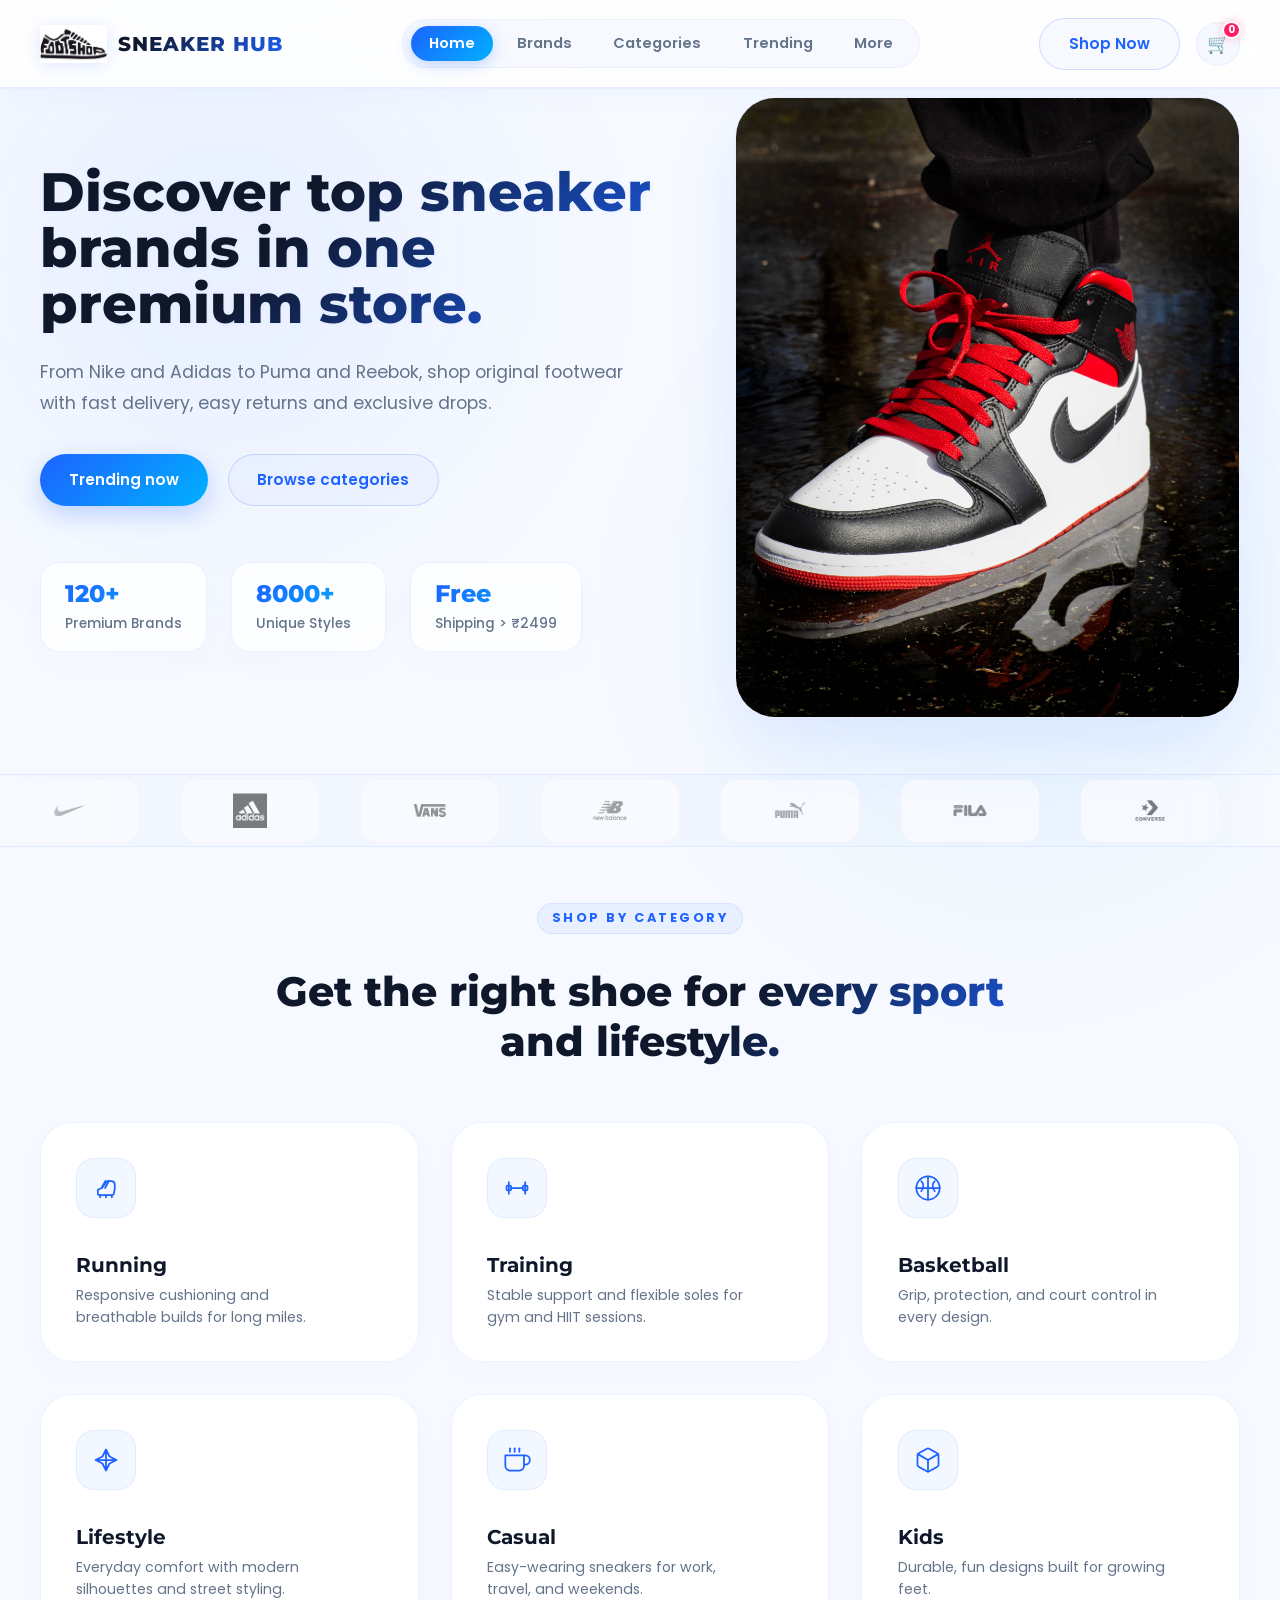
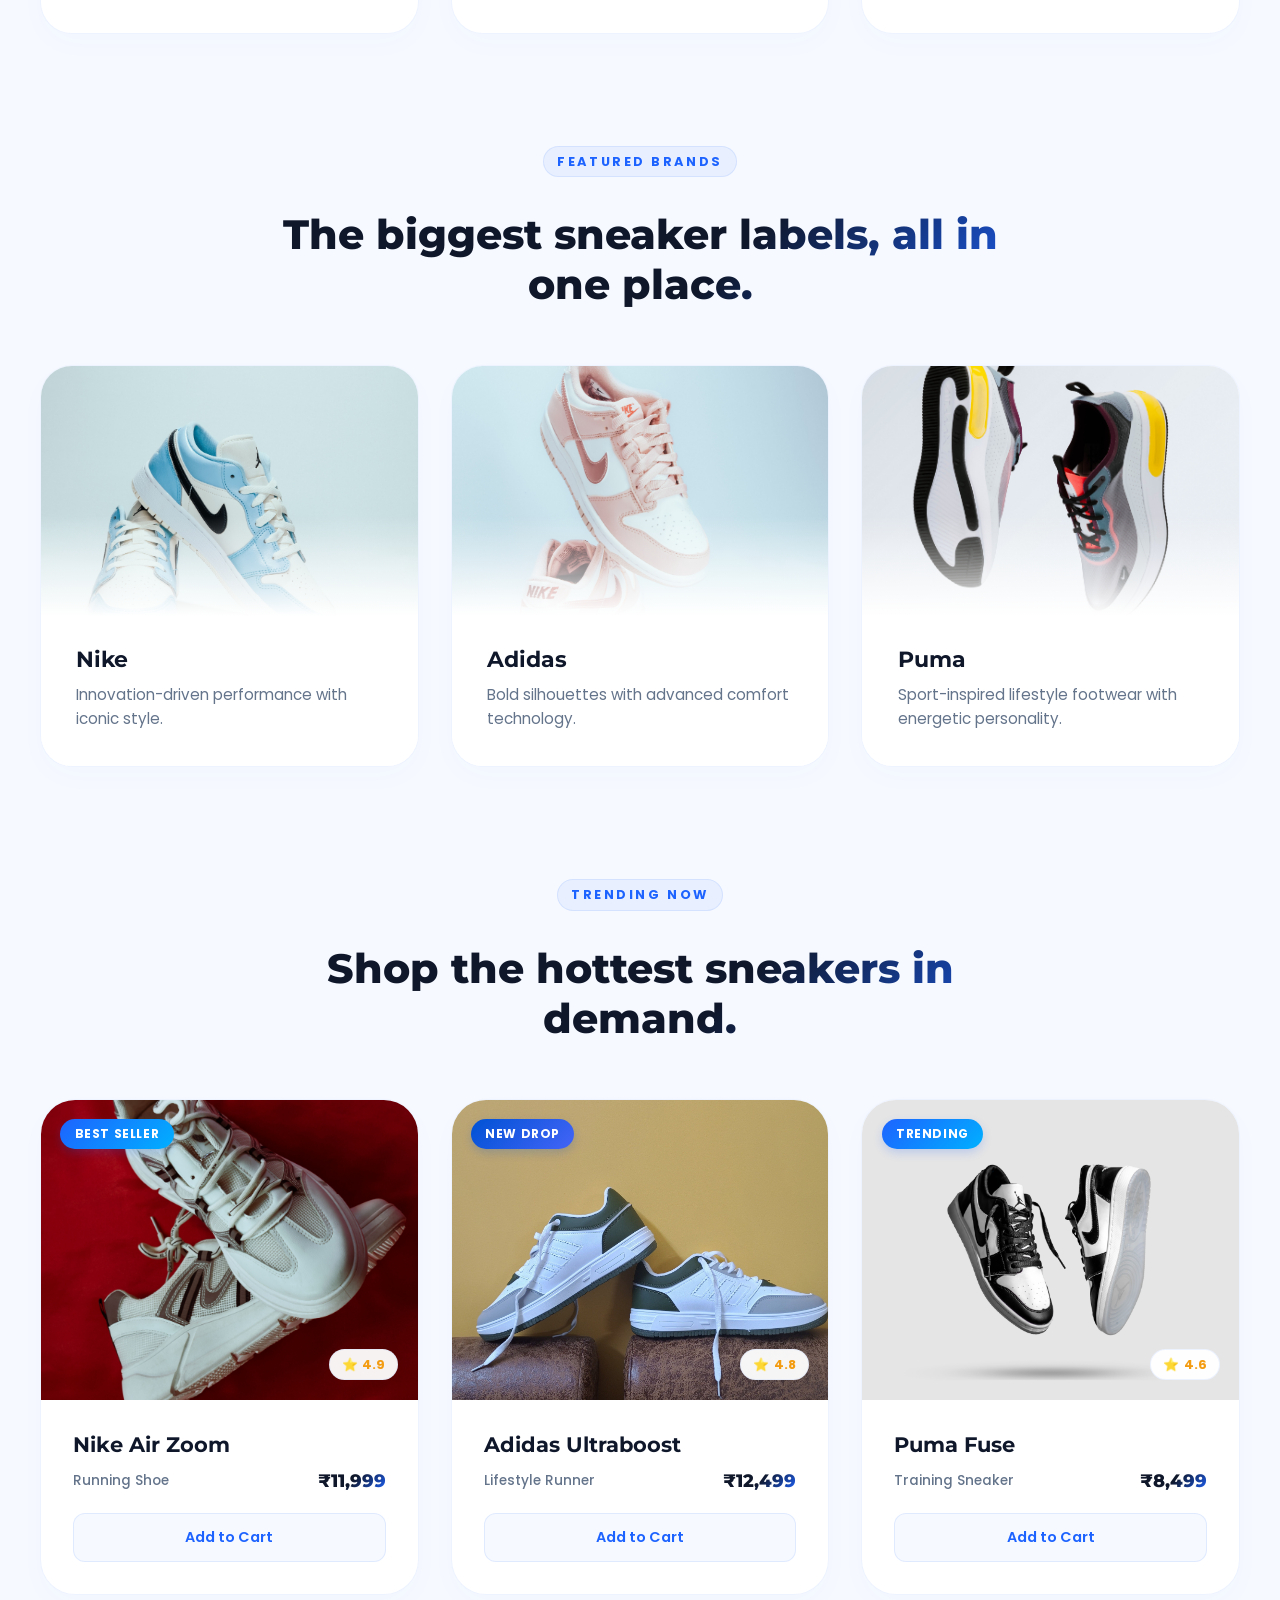
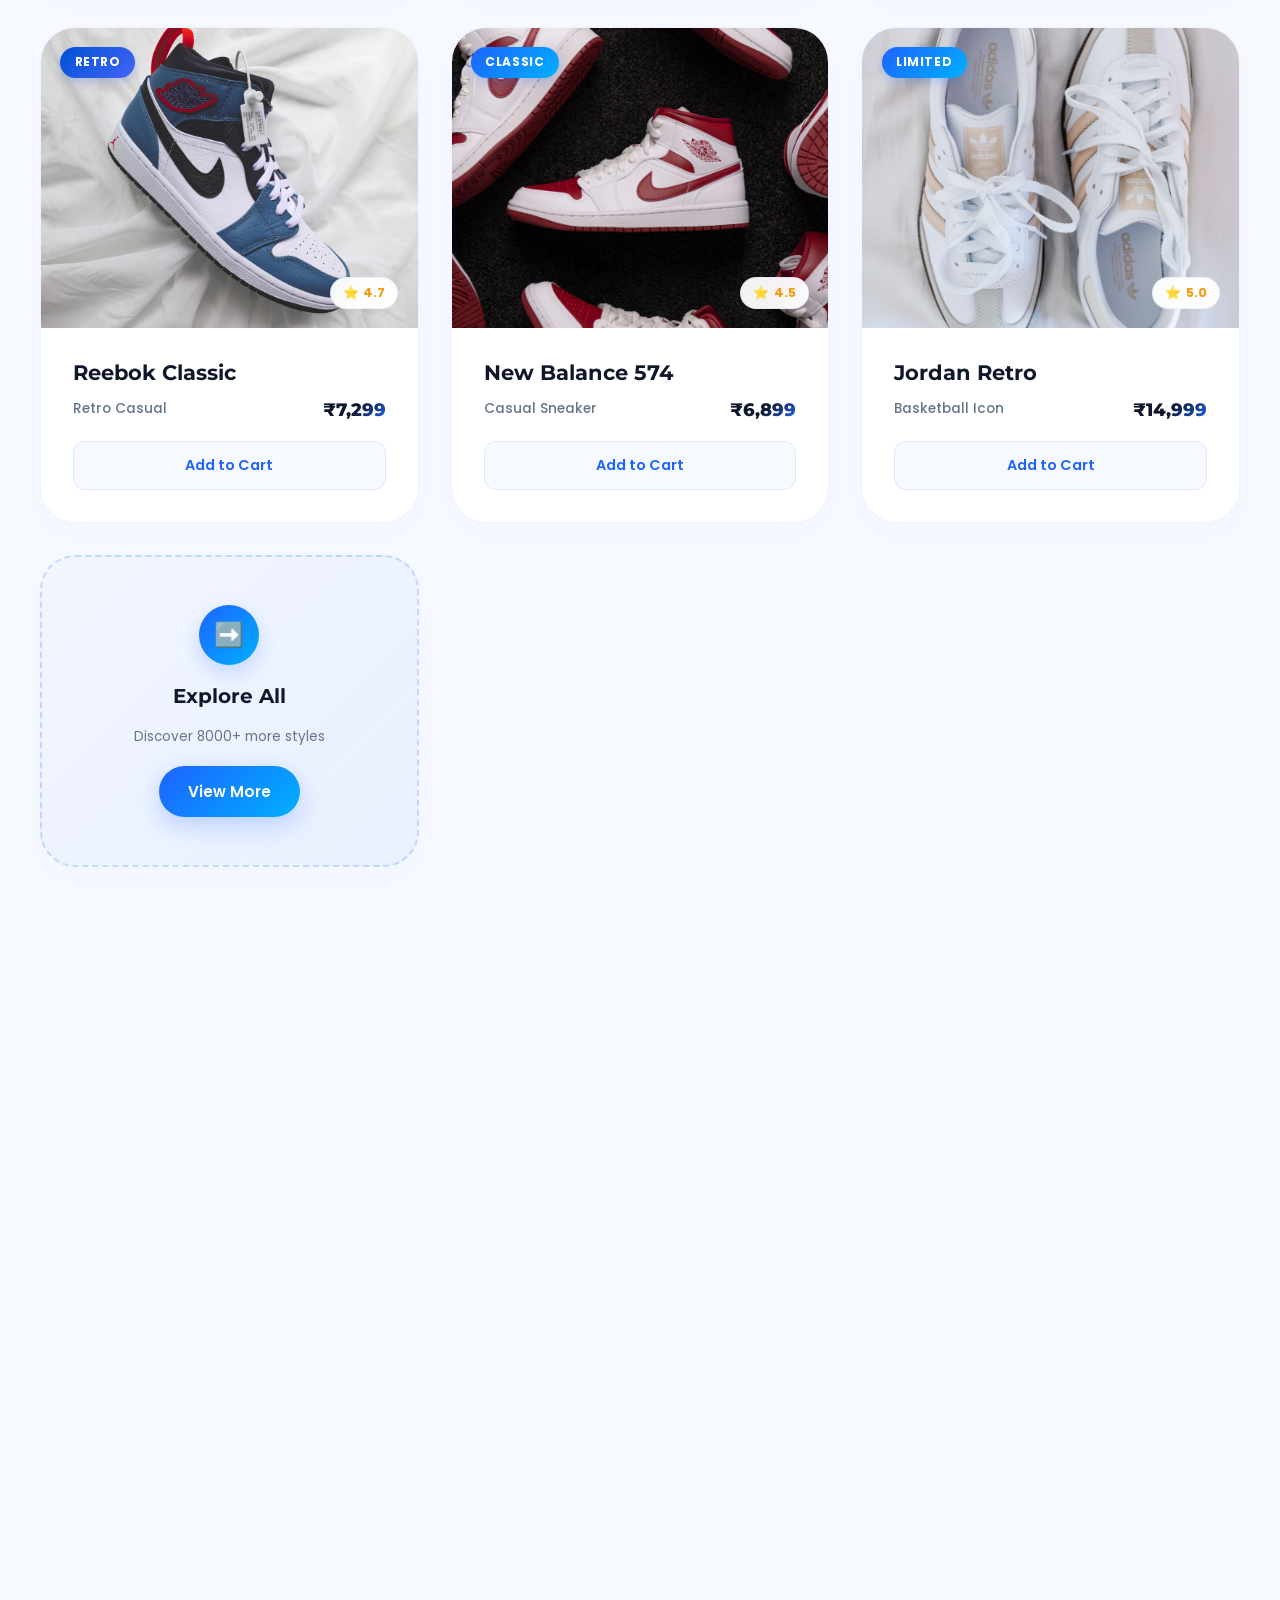
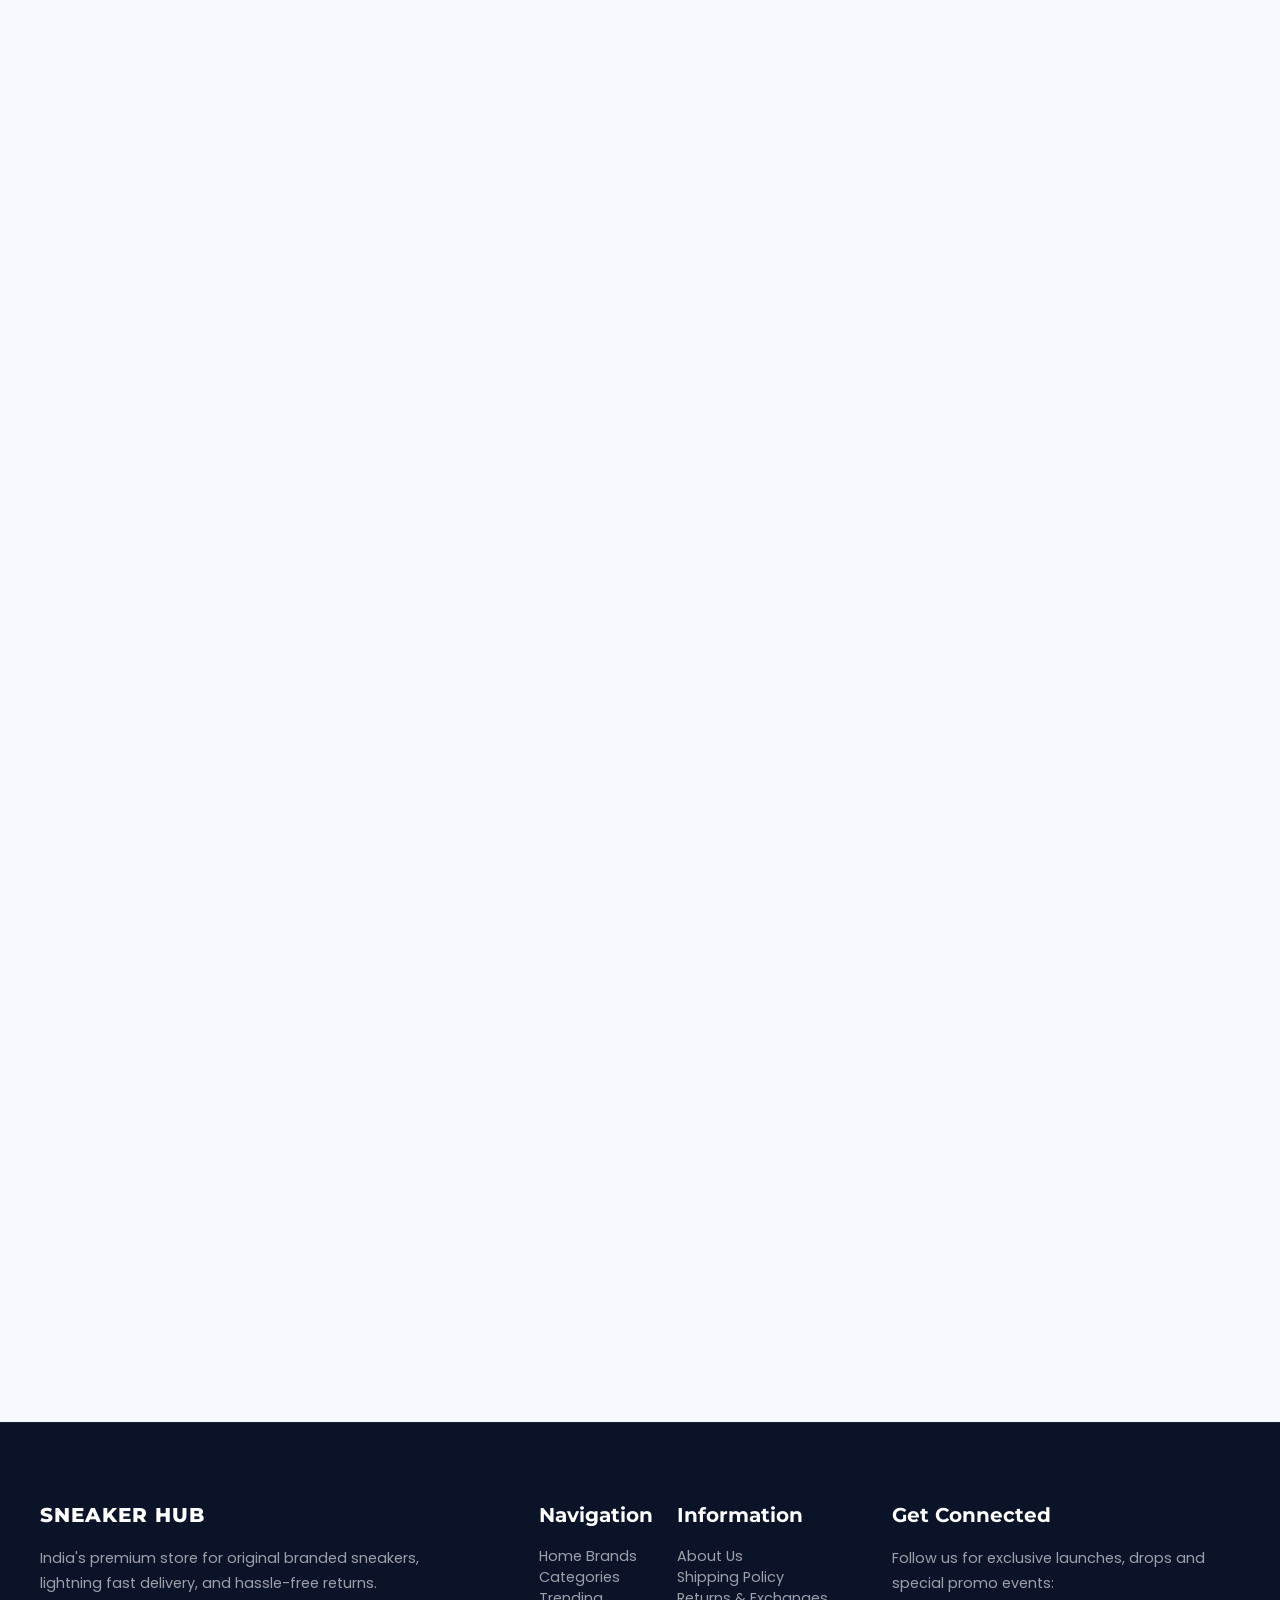
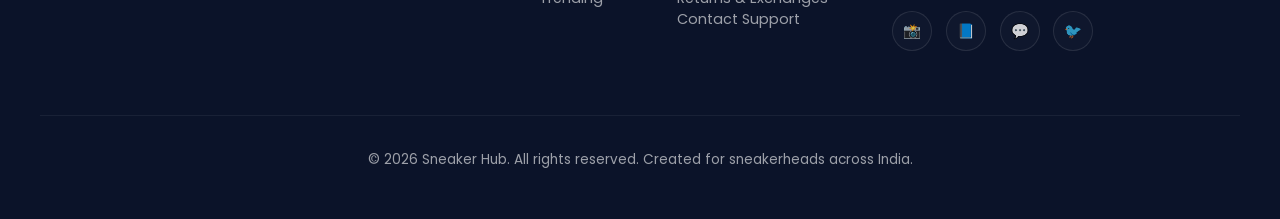
==== Template3/index.html @ 9c166afb ":" ====
<!DOCTYPE html>
<html lang="en">
<head>
  <meta charset="UTF-8" />
  <meta name="viewport" content="width=device-width, initial-scale=1.0" />
  <title>Sneaker Hub | Premium Branded Sneakers & Shoes E-Commerce</title>
  <meta name="description" content="Explore and shop premium original branded sneakers from Nike, Adidas, Puma, Reebok, Jordan, and New Balance at Sneaker Hub. Enjoy free shipping and easy exchanges." />
  <link rel="preconnect" href="https://fonts.googleapis.com" />
  <link rel="preconnect" href="https://fonts.gstatic.com" crossorigin />
  <link href="https://fonts.googleapis.com/css2?family=Montserrat:wght@500;600;700;800&family=Poppins:wght@300;400;500;600&display=swap" rel="stylesheet" />
  <link rel="stylesheet" href="styles/base.css" />
  <link rel="stylesheet" href="styles/header.css" />
  <link rel="stylesheet" href="styles/hero.css" />
  <link rel="stylesheet" href="styles/brands.css" />
  <link rel="stylesheet" href="styles/categories.css" />
  <link rel="stylesheet" href="styles/products.css" />
  <link rel="stylesheet" href="styles/gallery.css" />
  <link rel="stylesheet" href="styles/footer.css" />
</head>
<body>
  <!-- HEADER COMPONENT -->
  <div id="component-header">
    <header class="topbar">
      <div class="container header-inner">
        <a class="logo" href="#hero">
          <img class="logo-img" src="/Template3//Logos/From Klickpin.com- Chic old money outfit ideas that make everyday moments look more intentional memorable and beautifully styled for beginners who.jpg" alt="Sneaker Hub Logo" onload="document.querySelectorAll('.logo-icon').forEach(el => el.style.display='none');" onerror="this.style.display='none';" />
          <svg class="logo-icon" width="36" height="36" viewBox="0 0 32 32" fill="none" xmlns="http://www.w3.org/2000/svg">
            <defs>
              <linearGradient id="logo-grad" x1="0%" y1="0%" x2="100%" y2="100%">
                <stop offset="0%" stop-color="#1d63ff" />
                <stop offset="100%" stop-color="#00b0ff" />
              </linearGradient>
              <filter id="logo-shadow" x="-10%" y="-10%" width="120%" height="120%">
                <feDropShadow dx="0" dy="4" stdDeviation="4" flood-color="#1d63ff" flood-opacity="0.25"/>
              </filter>
            </defs>
            <circle cx="16" cy="16" r="14" stroke="url(#logo-grad)" stroke-width="1.5" stroke-dasharray="4 2" opacity="0.3"/>
            <g filter="url(#logo-shadow)">
              <path d="M25 19.5c.3-1 .5-2.1.5-3.2v-1.8c0-1.2-.8-2.2-2-2.4l-4.5-.8c-.8-.1-1.6.2-2.1.8l-3.4 3.9H9.5L7 17.5v2.2c0 .7.6 1.3 1.3 1.3h15.4c.7 0 1.2-.5 1.3-1.5z" fill="url(#logo-grad)"/>
              <path d="M7 21h17.5c.8 0 1.5-.4 1.5-1.2H7c0 .8.7 1.2 1.5 1.2z" fill="#0f172a"/>
              <path d="M14.5 10c-2-2.5-5.5-3-8.5-1.5 1 2.5 3.5 4 6 3" stroke="url(#logo-grad)" stroke-width="1.5" stroke-linecap="round"/>
              <path d="M12.5 12c-1.5-2-4.5-2.2-7-1 1 2 2.5 3 4.5 2" stroke="url(#logo-grad)" stroke-width="1.5" stroke-linecap="round"/>
            </g>
          </svg>
          <span>Sneaker Hub</span>
        </a>
        <nav class="nav-links">
          <a href="#hero">Home</a>
          <a href="#brands">Brands</a>
          <a href="#categories">Categories</a>
          <a href="#trending">Trending</a>
          <a href="#more">More</a>
        </nav>
        <div class="header-actions">
          <a class="btn btn-secondary" href="#trending">Shop Now</a>
          <button class="icon-btn" aria-label="Open cart">
            <span class="cart-icon">🛒</span>
            <span class="cart-badge">0</span>
          </button>
          <button class="menu-toggle" aria-label="Toggle navigation" aria-expanded="false">
            <span></span>
            <span></span>
            <span></span>
          </button>
        </div>
      </div>
    </header>
  </div>

  <main id="main-content">
    <!-- HERO COMPONENT -->
    <div id="component-hero">
      <section class="hero" id="hero">
        <div class="container hero-grid">
          <div class="hero-copy">
            <h1>Discover top sneaker brands in one premium store.</h1>
            <p>From Nike and Adidas to Puma and Reebok, shop original footwear with fast delivery, easy returns and exclusive drops.</p>
            <div class="hero-actions">
              <a class="btn btn-primary" href="#trending">Trending now</a>
              <a class="btn btn-secondary" href="#categories">Browse categories</a>
            </div>
            <ul class="hero-stats">
              <li>
                <strong>120+</strong>
                <span>Premium Brands</span>
              </li>
              <li>
                <strong>8000+</strong>
                <span>Unique Styles</span>
              </li>
              <li>
                <strong>Free</strong>
                <span>Shipping > ₹2499</span>
              </li>
            </ul>
          </div>
       
            <div class="image-frame">
              <img src="Product_Images/pexels-sriram-kodey-479684857-20748952.jpg" alt="Collection of branded sneakers" />
            </div>
          </div>
        </div>
      </section>
    </div>

    <!-- BRAND MARQUEE COMPONENT -->
    <div id="component-brand-marquee">
      <section class="brand-marquee" aria-label="Top sneaker brands">
        <div class="brand-marquee-track">
          <img class="brand-logo" src="Logos/PhotoshopExtension_Image (8).png" alt="brand logo 1" />
          <img class="brand-logo" src="Logos/PhotoshopExtension_Image (9).png" alt="brand logo 2" />
          <img class="brand-logo" src="Logos/PhotoshopExtension_Image (10).png" alt="brand logo 3" />
          <img class="brand-logo" src="Logos/PhotoshopExtension_Image (11).png" alt="brand logo 4" />
          <img class="brand-logo" src="Logos/PhotoshopExtension_Image (12).png" alt="brand logo 5" />
          <img class="brand-logo" src="Logos/PhotoshopExtension_Image (13).png" alt="brand logo 6" />
          <img class="brand-logo" src="Logos/PhotoshopExtension_Image (14).png" alt="brand logo 7" />
          <img class="brand-logo" src="Logos/PhotoshopExtension_Image (15).png" alt="brand logo 8" />
          <img class="brand-logo" src="Logos/PhotoshopExtension_Image (16).png" alt="brand logo 9" />
          <img class="brand-logo" src="Logos/PhotoshopExtension_Image (17).png" alt="brand logo 10" />
          <img class="brand-logo" src="Logos/PhotoshopExtension_Image (18).png" alt="brand logo 11" />
        </div>
      </section>
    </div>

    <!-- CATEGORIES COMPONENT -->
    <div id="component-categories">
      <section class="section-block scroll-animate" id="categories">
        <div class="container section-header">
          <span class="eyebrow">Shop by category</span>
          <h2>Get the right shoe for every sport and lifestyle.</h2>
        </div>
        <div class="container category-grid">
          <article class="category-card" style="--cat-color: #1d63ff; --cat-gradient: var(--primary-gradient); --cat-glow: rgba(29, 99, 255, 0.12);">
            <div class="cat-icon-container">
              <svg class="cat-svg" viewBox="0 0 24 24" fill="none" stroke="currentColor" stroke-width="1.5" stroke-linecap="round" stroke-linejoin="round">
                <path d="M18.8 16c.4-1.3.7-2.6.7-4V9c0-1.7-1.3-3-3-3H13L8.5 12 5 13.5v3c0 .8.7 1.5 1.5 1.5h11c.7 0 1.2-.5 1.3-1.2z"/>
                <path d="M11.5 6L8.2 12M14.5 6l-3.3 6M7 18v2M12 18v2M17 18v2"/>
              </svg>
            </div>
            <h3>Running</h3>
            <p>Responsive cushioning and breathable builds for long miles.</p>
            <div class="cat-card-arrow">
              <svg viewBox="0 0 24 24" fill="none" stroke="currentColor" stroke-width="2.5" stroke-linecap="round" stroke-linejoin="round">
                <line x1="5" y1="12" x2="19" y2="12"></line>
                <polyline points="12 5 19 12 12 19"></polyline>
              </svg>
            </div>
          </article>
          <article class="category-card" style="--cat-color: #a855f7; --cat-gradient: linear-gradient(135deg, #7c3aed 0%, #c084fc 100%); --cat-glow: rgba(168, 85, 247, 0.12);">
            <div class="cat-icon-container">
              <svg class="cat-svg" viewBox="0 0 24 24" fill="none" stroke="currentColor" stroke-width="1.5" stroke-linecap="round" stroke-linejoin="round">
                <rect x="3" y="10" width="4" height="4" rx="1"/>
                <rect x="17" y="10" width="4" height="4" rx="1"/>
                <path d="M7 12h10M5 7v10M19 7v10"/>
              </svg>
            </div>
            <h3>Training</h3>
            <p>Stable support and flexible soles for gym and HIIT sessions.</p>
            <div class="cat-card-arrow">
              <svg viewBox="0 0 24 24" fill="none" stroke="currentColor" stroke-width="2.5" stroke-linecap="round" stroke-linejoin="round">
                <line x1="5" y1="12" x2="19" y2="12"></line>
                <polyline points="12 5 19 12 12 19"></polyline>
              </svg>
            </div>
          </article>
          <article class="category-card" style="--cat-color: #f97316; --cat-gradient: linear-gradient(135deg, #ea580c 0%, #f97316 100%); --cat-glow: rgba(249, 115, 22, 0.12);">
            <div class="cat-icon-container">
              <svg class="cat-svg" viewBox="0 0 24 24" fill="none" stroke="currentColor" stroke-width="1.5" stroke-linecap="round" stroke-linejoin="round">
                <circle cx="12" cy="12" r="10"/>
                <path d="M6.2 6.2c2.4 2.4 2.4 6.2 0 8.5M17.8 6.2c-2.4 2.4-2.4 6.2 0 8.5M2 12h20M12 2v20"/>
              </svg>
            </div>
            <h3>Basketball</h3>
            <p>Grip, protection, and court control in every design.</p>
            <div class="cat-card-arrow">
              <svg viewBox="0 0 24 24" fill="none" stroke="currentColor" stroke-width="2.5" stroke-linecap="round" stroke-linejoin="round">
                <line x1="5" y1="12" x2="19" y2="12"></line>
                <polyline points="12 5 19 12 12 19"></polyline>
              </svg>
            </div>
          </article>
          <article class="category-card" style="--cat-color: #ec4899; --cat-gradient: linear-gradient(135deg, #db2777 0%, #f472b6 100%); --cat-glow: rgba(236, 72, 153, 0.12);">
            <div class="cat-icon-container">
              <svg class="cat-svg" viewBox="0 0 24 24" fill="none" stroke="currentColor" stroke-width="1.5" stroke-linecap="round" stroke-linejoin="round">
                <path d="M12 3v18M3 12h18M12 3l3 6 6 3-6 3-3 6-3-6-6-3 6-3z"/>
              </svg>
            </div>
            <h3>Lifestyle</h3>
            <p>Everyday comfort with modern silhouettes and street styling.</p>
            <div class="cat-card-arrow">
              <svg viewBox="0 0 24 24" fill="none" stroke="currentColor" stroke-width="2.5" stroke-linecap="round" stroke-linejoin="round">
                <line x1="5" y1="12" x2="19" y2="12"></line>
                <polyline points="12 5 19 12 12 19"></polyline>
              </svg>
            </div>
          </article>
          <article class="category-card" style="--cat-color: #f59e0b; --cat-gradient: linear-gradient(135deg, #d97706 0%, #fbbf24 100%); --cat-glow: rgba(245, 158, 11, 0.12);">
            <div class="cat-icon-container">
              <svg class="cat-svg" viewBox="0 0 24 24" fill="none" stroke="currentColor" stroke-width="1.5" stroke-linecap="round" stroke-linejoin="round">
                <path d="M18 8h1a4 4 0 0 1 0 8h-1M2 8h16v9a4 4 0 0 1-4 4H6a4 4 0 0 1-4-4V8z"/>
                <line x1="6" y1="2" x2="6" y2="5"/>
                <line x1="10" y1="2" x2="10" y2="5"/>
                <line x1="14" y1="2" x2="14" y2="5"/>
              </svg>
            </div>
            <h3>Casual</h3>
            <p>Easy-wearing sneakers for work, travel, and weekends.</p>
            <div class="cat-card-arrow">
              <svg viewBox="0 0 24 24" fill="none" stroke="currentColor" stroke-width="2.5" stroke-linecap="round" stroke-linejoin="round">
                <line x1="5" y1="12" x2="19" y2="12"></line>
                <polyline points="12 5 19 12 12 19"></polyline>
              </svg>
            </div>
          </article>
          <article class="category-card" style="--cat-color: #10b981; --cat-gradient: linear-gradient(135deg, #059669 0%, #34d399 100%); --cat-glow: rgba(16, 185, 129, 0.12);">
            <div class="cat-icon-container">
              <svg class="cat-svg" viewBox="0 0 24 24" fill="none" stroke="currentColor" stroke-width="1.5" stroke-linecap="round" stroke-linejoin="round">
                <path d="M21 16V8a2 2 0 0 0-1-1.73l-7-4a2 2 0 0 0-2 0l-7 4A2 2 0 0 0 3 8v8a2 2 0 0 0 1 1.73l7 4a2 2 0 0 0 2 0l7-4A2 2 0 0 0 21 16z"/>
                <polyline points="3.27 6.96 12 12.01 20.73 6.96"/>
                <line x1="12" y1="22.08" x2="12" y2="12"/>
              </svg>
            </div>
            <h3>Kids</h3>
            <p>Durable, fun designs built for growing feet.</p>
            <div class="cat-card-arrow">
              <svg viewBox="0 0 24 24" fill="none" stroke="currentColor" stroke-width="2.5" stroke-linecap="round" stroke-linejoin="round">
                <line x1="5" y1="12" x2="19" y2="12"></line>
                <polyline points="12 5 19 12 12 19"></polyline>
              </svg>
            </div>
          </article>
        </div>
      </section>
    </div>

    <!-- BRANDS COMPONENT -->
    <div id="component-brands">
      <section class="section-block brand-spotlight scroll-animate" id="brands">
        <div class="container section-header">
          <span class="eyebrow">Featured brands</span>
          <h2>The biggest sneaker labels, all in one place.</h2>
        </div>
        <div class="container brand-grid">
          <article class="brand-card">
            <div class="brand-card-img-wrapper">
              <img src="Product_Images/pexels-oguz-kagan-cevik-247212801-16947115.jpg" alt="Nike shoes" />
            </div>
            <div class="brand-copy">
              <h3>Nike</h3>
              <p>Innovation-driven performance with iconic style.</p>
            </div>
          </article>
          <article class="brand-card">
            <div class="brand-card-img-wrapper">
              <img src="Product_Images/pexels-oguz-kagan-cevik-247212801-16947114.jpg" alt="Adidas shoes" />
            </div>
            <div class="brand-copy">
              <h3>Adidas</h3>
              <p>Bold silhouettes with advanced comfort technology.</p>
            </div>
          </article>
          <article class="brand-card">
            <div class="brand-card-img-wrapper">
              <img src="Product_Images/pexels-melvin-buezo-1253763-2529148.jpg" alt="Puma shoes" />
            </div>
            <div class="brand-copy">
              <h3>Puma</h3>
              <p>Sport-inspired lifestyle footwear with energetic personality.</p>
            </div>
          </article>
        </div>
      </section>
    </div>

    <!-- TRENDING COMPONENT -->
    <div id="component-trending">
      <section class="section-block trending scroll-animate" id="trending">
        <div class="container section-header">
          <span class="eyebrow">Trending now</span>
          <h2>Shop the hottest sneakers in demand.</h2>
        </div>
        <div class="container product-grid">
          <article class="product-card">
            <div class="product-image-container">
              <span class="product-badge">Best Seller</span>
              <div class="product-rating">⭐ <span>4.9</span></div>
              <img src="Product_Images/pexels-hurrahsuhail-11324527.jpg" alt="Nike running shoe" />
            </div>
            <div class="product-copy">
              <h3>Nike Air Zoom</h3>
              <div class="product-meta">
                <span class="product-type">Running Shoe</span>
                <span class="product-price">₹11,999</span>
              </div>
              <a class="link" href="#trending">Add to Cart</a>
            </div>
          </article>
          <article class="product-card">
            <div class="product-image-container">
              <span class="product-badge product-badge-blue">New Drop</span>
              <div class="product-rating">⭐ <span>4.8</span></div>
              <img src="Product_Images/pexels-siddhant-solanki-760815691-29521391.jpg" alt="Adidas sneaker" />
            </div>
            <div class="product-copy">
              <h3>Adidas Ultraboost</h3>
              <div class="product-meta">
                <span class="product-type">Lifestyle Runner</span>
                <span class="product-price">₹12,499</span>
              </div>
              <a class="link" href="#trending">Add to Cart</a>
            </div>
          </article>
          <article class="product-card">
            <div class="product-image-container">
              <span class="product-badge">Trending</span>
              <div class="product-rating">⭐ <span>4.6</span></div>
              <img src="Product_Images/pexels-sadegh-abdollahi-214376992-13600672.jpg" alt="Puma training shoe" />
            </div>
            <div class="product-copy">
              <h3>Puma Fuse</h3>
              <div class="product-meta">
                <span class="product-type">Training Sneaker</span>
                <span class="product-price">₹8,499</span>
              </div>
              <a class="link" href="#trending">Add to Cart</a>
            </div>
          </article>
          <article class="product-card">
            <div class="product-image-container">
              <span class="product-badge product-badge-blue">Retro</span>
              <div class="product-rating">⭐ <span>4.7</span></div>
              <img src="Product_Images/pexels-ox-street-3848035-6540992.jpg" alt="Reebok shoe" />
            </div>
            <div class="product-copy">
              <h3>Reebok Classic</h3>
              <div class="product-meta">
                <span class="product-type">Retro Casual</span>
                <span class="product-price">₹7,299</span>
              </div>
              <a class="link" href="#trending">Add to Cart</a>
            </div>
          </article>
          <article class="product-card">
            <div class="product-image-container">
              <span class="product-badge">Classic</span>
              <div class="product-rating">⭐ <span>4.5</span></div>
              <img src="Product_Images/pexels-cristiano-de-luca-137932148-10963373.jpg" alt="New Balance shoes" />
            </div>
            <div class="product-copy">
              <h3>New Balance 574</h3>
              <div class="product-meta">
                <span class="product-type">Casual Sneaker</span>
                <span class="product-price">₹6,899</span>
              </div>
              <a class="link" href="#trending">Add to Cart</a>
            </div>
          </article>
          <article class="product-card">
            <div class="product-image-container">
              <span class="product-badge">Limited</span>
              <div class="product-rating">⭐ <span>5.0</span></div>
              <img src="Product_Images/pexels-ana-vieira-1110685065-33629791.jpg" alt="Jordan shoe" />
            </div>
            <div class="product-copy">
              <h3>Jordan Retro</h3>
              <div class="product-meta">
                <span class="product-type">Basketball Icon</span>
                <span class="product-price">₹14,999</span>
              </div>
              <a class="link" href="#trending">Add to Cart</a>
            </div>
          </article>
          <article class="product-card view-more-card">
            <div class="view-more-inner">
              <div class="view-more-icon">➡️</div>
              <h3>Explore All</h3>
              <p>Discover 8000+ more styles</p>
              <a class="btn btn-primary" href="#more">View More</a>
            </div>
          </article>
        </div>
      </section>
    </div>

    <!-- GALLERY COMPONENT -->
    <div id="component-gallery">
      <section class="section-block image-gallery scroll-animate" id="gallery">
        <div class="container section-header">
          <span class="eyebrow">Gallery</span>
          <h2>More product images and lifestyle shots</h2>
        </div>
        <div class="container gallery-grid">
          <div class="gallery-item">
            <img src="Product_Images/pexels-aalsaibaie-11281577.jpg" alt="Gallery image 1" />
            <div class="gallery-overlay">
              <span>Streetwear Style</span>
            </div>
          </div>
          <div class="gallery-item">
            <img src="Product_Images/PhotoshopExtension_Image (9).png" alt="Gallery image 2" />
            <div class="gallery-overlay">
              <span>Sport Performance</span>
            </div>
          </div>
          <div class="gallery-item">
            <img src="Product_Images/PhotoshopExtension_Image (8).png" alt="Gallery image 3" />
            <div class="gallery-overlay">
              <span>Urban Lifestyle</span>
            </div>
          </div>
        </div>
      </section>
    </div>

    <!-- CONTENT COMPONENT -->
    <div id="component-content">
      <section class="section-block content-grid-section scroll-animate" id="more">
        <div class="container content-grid">
          <article class="content-item">
            <h2>Authentic branded stock</h2>
            <p>We offer only genuine products from official manufacturers and trusted distributors, so you shop with confidence every time.</p>
          </article>
          <article class="content-item">
            <h2>Fast nationwide delivery</h2>
            <p>Choose express shipping and get your order delivered quickly across India with complete tracking.</p>
          </article>
          <article class="content-item">
            <h2>Easy size exchange</h2>
            <p>Hassle-free returns and size swaps within 30 days if your sneakers need to fit better.</p>
          </article>
        </div>

        <div class="section-block perks">
          <div class="container perks-grid">
            <article>
              <div class="perk-icon-wrapper">🚚</div>
              <h3>Free shipping</h3>
              <p>On orders above ₹2499 with fast courier service.</p>
            </article>
            <article>
              <div class="perk-icon-wrapper">🔒</div>
              <h3>Secure checkout</h3>
              <p>Encrypted payment and trusted payment gateways for safe shopping.</p>
            </article>
            <article>
              <div class="perk-icon-wrapper">💬</div>
              <h3>24/7 support</h3>
              <p>Need help? Our team is available anytime for order guidance.</p>
            </article>
            <article>
              <div class="perk-icon-wrapper">✨</div>
              <h3>New drops daily</h3>
              <p>Fresh product launches and exclusive collabs added regularly.</p>
            </article>
          </div>
        </div>

        <section class="section-block review-banner">
          <div class="container review-banner-grid">
            <div>
              <span class="eyebrow">Loved by sneakerheads</span>
              <h2>4.9/5 average rating from thousands of happy customers.</h2>
            </div>
            <a class="btn btn-primary" href="#trending">View best sellers</a>
          </div>
        </section>

        <section class="section-block newsletter">
          <div class="container newsletter-card">
            <div>
              <span class="eyebrow">Get exclusive access</span>
              <h2>Subscribe for early launch alerts and deals.</h2>
            </div>
            <form class="newsletter-form">
              <input type="email" placeholder="Enter your email" aria-label="Email address" required />
              <button class="btn btn-primary" type="submit">Subscribe</button>
            </form>
          </div>
        </section>
      </section>
    </div>

    <!-- FOOTER COMPONENT -->
    <div id="component-footer">
      <footer class="footer">
        <div class="container footer-grid">
          <div class="footer-brand">
            <a class="logo" href="#hero">
              <img class="logo-img" src="Logos/logo.png" alt="Sneaker Hub Logo" onload="document.querySelectorAll('.logo-icon').forEach(el => el.style.display='none');" onerror="this.style.display='none';" />
              <svg class="logo-icon" width="36" height="36" viewBox="0 0 32 32" fill="none" xmlns="http://www.w3.org/2000/svg">
                <defs>
                  <linearGradient id="footer-logo-grad" x1="0%" y1="0%" x2="100%" y2="100%">
                    <stop offset="0%" stop-color="#ffffff" />
                    <stop offset="100%" stop-color="#1d63ff" />
                  </linearGradient>
                  <filter id="footer-logo-shadow" x="-10%" y="-10%" width="120%" height="120%">
                    <feDropShadow dx="0" dy="4" stdDeviation="4" flood-color="#1d63ff" flood-opacity="0.25"/>
                  </filter>
                </defs>
                <circle cx="16" cy="16" r="14" stroke="url(#footer-logo-grad)" stroke-width="1.5" stroke-dasharray="4 2" opacity="0.3"/>
                <g filter="url(#footer-logo-shadow)">
                  <path d="M25 19.5c.3-1 .5-2.1.5-3.2v-1.8c0-1.2-.8-2.2-2-2.4l-4.5-.8c-.8-.1-1.6.2-2.1.8l-3.4 3.9H9.5L7 17.5v2.2c0 .7.6 1.3 1.3 1.3h15.4c.7 0 1.2-.5 1.3-1.5z" fill="url(#footer-logo-grad)"/>
                  <path d="M7 21h17.5c.8 0 1.5-.4 1.5-1.2H7c0 .8.7 1.2 1.5 1.2z" fill="#0f172a"/>
                  <path d="M14.5 10c-2-2.5-5.5-3-8.5-1.5 1 2.5 3.5 4 6 3" stroke="url(#footer-logo-grad)" stroke-width="1.5" stroke-linecap="round"/>
                  <path d="M12.5 12c-1.5-2-4.5-2.2-7-1 1 2 2.5 3 4.5 2" stroke="url(#footer-logo-grad)" stroke-width="1.5" stroke-linecap="round"/>
                </g>
              </svg>
              <span>Sneaker Hub</span>
            </a>
            <p style="margin-top: 1rem;">India's premium store for original branded sneakers, lightning fast delivery, and hassle-free returns.</p>
          </div>
          <div class="footer-links">
            <div>
              <h3>Navigation</h3>
              <a href="#hero">Home</a>
              <a href="#brands">Brands</a>
              <a href="#categories">Categories</a>
              <a href="#trending">Trending</a>
            </div>
            <div>
              <h3>Information</h3>
              <a href="#more">About Us</a>
              <a href="#more">Shipping Policy</a>
              <a href="#more">Returns & Exchanges</a>
              <a href="#more">Contact Support</a>
            </div>
          </div>
          <div>
            <h3>Get Connected</h3>
            <p>Follow us for exclusive launches, drops and special promo events:</p>
            <div class="social-row">
              <a class="social-btn" href="#" aria-label="Instagram">📸</a>
              <a class="social-btn" href="#" aria-label="Facebook">📘</a>
              <a class="social-btn" href="#" aria-label="WhatsApp">💬</a>
              <a class="social-btn" href="#" aria-label="Twitter">🐦</a>
            </div>
          </div>
        </div>
        <div class="container footer-bottom">
          <p>&copy; 2026 Sneaker Hub. All rights reserved. Created for sneakerheads across India.</p>
        </div>
      </footer>
    </div>
  </main>

  <script src="script.js"></script>
</body>
</html>
---- Template3/styles/base.css ----
/* ==========================================================================
   base.css - GLOBAL STYLES & TOKENS
   ========================================================================== */

/* 1. DESIGN TOKENS & CSS VARIABLES */
:root {
  color-scheme: light;
  
  /* Color Palette - White & Blue Theme */
  --bg: #f6f9ff;
  --surface: #ffffff;
  --surface-soft: #edf3ff;
  --text: #0f172a;
  --muted: #64748b;
  --accent: #1d63ff;
  --accent-soft: rgba(29, 99, 255, 0.08);
  --border: rgba(29, 99, 255, 0.08);
  
  /* Gradients */
  --primary-gradient: linear-gradient(135deg, #1d63ff 0%, #00b0ff 100%);
  --secondary-gradient: linear-gradient(135deg, #f8fafc 0%, #e8f0fe 100%);
  --blue-gradient: linear-gradient(135deg, #0052d4 0%, #4364f7 100%);
  --gold-gradient: linear-gradient(135deg, #f1c40f 0%, #f39c12 100%);
  
  /* Glowing Shadows */
  --glow-orange: rgba(29, 99, 255, 0.15);
  --glow-blue: rgba(0, 176, 255, 0.15);
  
  /* Typography */
  --font-heading: "Montserrat", sans-serif;
  --font-body: "Poppins", sans-serif;
}

/* 2. RESET & BASE ELEMENTS */
* {
  box-sizing: border-box;
  margin: 0;
  padding: 0;
}

html {
  scroll-behavior: smooth;
}

body {
  font-family: var(--font-body);
  background-color: var(--bg);
  color: var(--text);
  min-height: 100vh;
  overflow-x: hidden;
  position: relative;
}

img {
  max-width: 100%;
  display: block;
}

a {
  color: inherit;
  text-decoration: none;
}

button,
input,
select,
textarea {
  font: inherit;
  outline: none;
  border: none;
}

/* Background Aurora Orbs */
body::before {
  content: '';
  position: fixed;
  top: -10%;
  left: -10%;
  width: 55vw;
  height: 55vw;
  background: radial-gradient(circle, rgba(29, 99, 255, 0.08) 0%, transparent 70%);
  z-index: -2;
  pointer-events: none;
  filter: blur(80px);
  animation: floatGlow 18s ease-in-out infinite alternate;
}

body::after {
  content: '';
  position: fixed;
  bottom: -10%;
  right: -10%;
  width: 60vw;
  height: 60vw;
  background: radial-gradient(circle, rgba(0, 176, 255, 0.06) 0%, transparent 70%);
  z-index: -2;
  pointer-events: none;
  filter: blur(80px);
  animation: floatGlow2 24s ease-in-out infinite alternate-reverse;
}

/* 3. UTILITY CLASSES & CONTAINER */
.container {
  width: min(1200px, calc(100% - 2.5rem));
  margin: 0 auto;
}

.section-block {
  padding: 3.5rem 0;
  position: relative;
}

.section-header {
  text-align: center;
  margin-bottom: 3.5rem;
}

.section-header h2 {
  font-family: var(--font-heading);
  font-size: clamp(1.8rem, 3.2vw, 2.75rem);
  font-weight: 800;
  margin: 0.8rem auto 0;
  max-width: 800px;
  background: linear-gradient(135deg, #0f172a 60%, #1d63ff 100%);
  -webkit-background-clip: text;
  -webkit-text-fill-color: transparent;
}

/* Custom Scrollbar */
::-webkit-scrollbar {
  width: 8px;
}
::-webkit-scrollbar-track {
  background: var(--bg);
}
::-webkit-scrollbar-thumb {
  background: rgba(29, 99, 255, 0.15);
  border-radius: 99px;
  border: 2px solid var(--bg);
}
::-webkit-scrollbar-thumb:hover {
  background: var(--accent);
}

/* Scroll Fade-In Anim Class */
.scroll-animate {
  opacity: 0;
  transform: translateY(25px);
  transition: opacity 0.8s cubic-bezier(0.25, 1, 0.5, 1), transform 0.8s cubic-bezier(0.25, 1, 0.5, 1);
}

.scroll-animate.animated {
  opacity: 1;
  transform: translateY(0);
}

/* Core Buttons */
.btn {
  border-radius: 999px;
  display: inline-flex;
  align-items: center;
  justify-content: center;
  padding: 0.85rem 1.8rem;
  font-weight: 600;
  transition: all 0.3s cubic-bezier(0.25, 0.8, 0.25, 1);
  cursor: pointer;
  font-size: 0.95rem;
}

.btn-primary {
  background: var(--primary-gradient);
  color: white;
  box-shadow: 0 8px 24px rgba(29, 99, 255, 0.25);
  position: relative;
  overflow: hidden;
  z-index: 1;
}

.btn-primary::before {
  content: '';
  position: absolute;
  inset: 0;
  background: linear-gradient(135deg, #00b0ff 0%, #1d63ff 100%);
  opacity: 0;
  z-index: -1;
  transition: opacity 0.4s ease;
}

.btn-primary:hover {
  transform: translateY(-3px);
  box-shadow: 0 12px 30px rgba(29, 99, 255, 0.35);
}

.btn-primary:hover::before {
  opacity: 1;
}

.btn-secondary {
  background: rgba(29, 99, 255, 0.03);
  border: 1.5px solid rgba(29, 99, 255, 0.18);
  color: var(--accent);
}

.btn-secondary:hover {
  background: var(--primary-gradient);
  color: white;
  border-color: transparent;
  box-shadow: 0 8px 20px rgba(29, 99, 255, 0.2);
  transform: translateY(-2px);
}

/* 4. CORE KEYFRAME ANIMATIONS */
@keyframes floatGlow {
  0% { transform: translate(0, 0) scale(1); }
  100% { transform: translate(8%, 10%) scale(1.15); }
}

@keyframes floatGlow2 {
  0% { transform: translate(0, 0) scale(1); }
  100% { transform: translate(-8%, -10%) scale(1.2); }
}

@keyframes floatAnim {
  0% { transform: translateY(0) rotate(-2deg); }
  100% { transform: translateY(-14px) rotate(2deg); }
}

@keyframes marquee {
  0% { transform: translate3d(0, 0, 0); }
  100% { transform: translate3d(-50%, 0, 0); }
}

/* ==========================================================================
   5. RESPONSIVE UTILITIES (Mobile Sizing Fixes)
   ========================================================================== */
@media (max-width: 991px) {
  .section-block {
    padding: 2.5rem 0;
  }
  .section-header {
    margin-bottom: 2.5rem;
  }
}

@media (max-width: 767px) {
  .container {
    width: min(1200px, calc(100% - 1.5rem)); /* tighter margins on mobile */
  }
  .section-block {
    padding: 1.2rem 0;
  }
  .section-header {
    margin-bottom: 1.2rem;
  }
  .section-header h2 {
    font-size: clamp(1.15rem, 5vw, 1.4rem);
  }
  .btn {
    padding: 0.6rem 1.1rem;
    font-size: 0.8rem;
  }
}
---- Template3/styles/header.css ----
/* ==========================================================================
   header.css - HEADER & NAVIGATION STYLES
   ========================================================================== */

/* 1. TOPBAR GLASS CONTAINER */
.topbar {
  position: sticky;
  top: 0;
  z-index: 100;
  backdrop-filter: blur(20px);
  -webkit-backdrop-filter: blur(20px);
  background: rgba(255, 255, 255, 0.85);
  border-bottom: 2px solid rgba(29, 99, 255, 0.1);
  box-shadow: 0 4px 30px rgba(29, 99, 255, 0.04);
  transition: transform 0.4s cubic-bezier(0.25, 0.8, 0.25, 1), background 0.3s ease;
}

.topbar.topbar--hidden {
  transform: translateY(-100%);
}

.header-inner {
  display: flex;
  align-items: center;
  justify-content: space-between;
  gap: 1.5rem;
  padding: 1.1rem 0;
}

/* 2. LOGO */
.logo {
  display: flex;
  align-items: center;
  gap: 0.65rem;
  font-family: var(--font-heading);
  font-size: 1.25rem;
  font-weight: 800;
  letter-spacing: 0.05em;
  text-transform: uppercase;
  background: linear-gradient(135deg, #0f172a 40%, #1d63ff 100%);
  -webkit-background-clip: text;
  -webkit-text-fill-color: transparent;
  transition: transform 0.3s ease;
}

.logo:hover {
  transform: scale(1.03);
}

.logo-icon {
  filter: drop-shadow(0 2px 8px rgba(29, 99, 255, 0.25));
}

.logo-img {
  height: 38px;
  width: auto;
  object-fit: contain;
  filter: drop-shadow(0 2px 8px rgba(29, 99, 255, 0.15));
  transition: transform 0.3s ease;
}

/* 3. CAPSULE NAVIGATION BAR */
.nav-links {
  display: flex;
  align-items: center;
  gap: 0.4rem;
  background: rgba(29, 99, 255, 0.03);
  padding: 0.35rem 0.5rem;
  border-radius: 999px;
  border: 1px solid rgba(29, 99, 255, 0.05);
}

.nav-links a {
  color: var(--muted);
  font-weight: 600;
  font-size: 0.92rem;
  transition: all 0.3s cubic-bezier(0.25, 0.8, 0.25, 1);
  padding: 0.45rem 1.1rem;
  border-radius: 99px;
  display: inline-block;
}

.nav-links a:hover {
  color: var(--accent);
  background: rgba(29, 99, 255, 0.06);
}

.nav-links a.active {
  color: #ffffff;
  background: var(--primary-gradient);
  box-shadow: 0 4px 15px rgba(29, 99, 255, 0.25);
}

/* 4. ACTIONS (Cart, Profile, etc) */
.header-actions {
  display: flex;
  align-items: center;
  gap: 1rem;
}

.icon-btn {
  position: relative;
  width: 44px;
  height: 44px;
  border-radius: 50%;
  border: 1px solid var(--border);
  background: rgba(29, 99, 255, 0.04);
  color: var(--text);
  cursor: pointer;
  display: flex;
  align-items: center;
  justify-content: center;
  transition: all 0.3s ease;
}

.icon-btn .cart-icon {
  font-size: 1.15rem;
}

.icon-btn:hover {
  background: rgba(29, 99, 255, 0.08);
  border-color: rgba(29, 99, 255, 0.2);
  transform: translateY(-2px);
}

.cart-badge {
  position: absolute;
  top: -2px;
  right: -2px;
  background: #ff1d63;
  color: white;
  font-size: 0.65rem;
  font-weight: 700;
  min-width: 18px;
  height: 18px;
  padding: 0 4px;
  border-radius: 50%;
  display: flex;
  align-items: center;
  justify-content: center;
  border: 2px solid var(--surface);
  box-shadow: 0 0 10px rgba(255, 29, 99, 0.3);
  transition: transform 0.3s cubic-bezier(0.175, 0.885, 0.32, 1.275);
}

.icon-btn:hover .cart-badge {
  transform: scale(1.15);
}

/* 5. BURGER TOGGLE SPANS */
.menu-toggle {
  display: none;
  flex-direction: column;
  justify-content: space-between;
  width: 24px;
  height: 18px;
  background: transparent;
  cursor: pointer;
  z-index: 110;
  border: none;
  padding: 0;
}

.menu-toggle span {
  display: block;
  width: 100%;
  height: 2.2px;
  background-color: var(--text);
  border-radius: 99px;
  transition: transform 0.3s cubic-bezier(0.25, 0.8, 0.25, 1), opacity 0.3s ease;
}

.menu-toggle.active span:nth-child(1) {
  transform: translateY(8px) rotate(45deg);
}

.menu-toggle.active span:nth-child(2) {
  opacity: 0;
}

.menu-toggle.active span:nth-child(3) {
  transform: translateY(-8px) rotate(-45deg);
}

/* 6. RESPONSIVE NAVIGATION DRAWER FOR MOBILE */
@media (max-width: 767px) {
  .menu-toggle {
    display: flex;
  }
  
  .nav-links {
    position: fixed;
    top: 0;
    right: -100%;
    width: 220px; /* Highly compact mobile drawer width */
    height: 100vh;
    backdrop-filter: blur(20px);
    -webkit-backdrop-filter: blur(20px);
    flex-direction: column;
    align-items: flex-start;
    justify-content: center;
    padding: 2.5rem 1.25rem; /* Snug padding */
    gap: 1.2rem; /* Tight gap */
    box-shadow: -10px 0 30px rgba(29, 99, 255, 0.08);
    border-left: 1px solid rgba(29, 99, 255, 0.08);
    transition: right 0.4s cubic-bezier(0.25, 0.8, 0.25, 1);
    z-index: 105;
    display: flex;
    background-color: #ffffff;
    border-radius: 0;
    border: none;
  }
  
  .nav-links.active {
    right: 0;
  }
  
  .nav-links a {
    font-size: 0.95rem; /* Compact font size */
    font-weight: 700;
    width: 100%;
    color: var(--text);
    padding: 0.4rem 0.8rem; /* Snug padding */
    border-radius: 8px;
  }
  
  .nav-links a:hover {
    color: var(--accent);
    background: rgba(29, 99, 255, 0.05);
  }

  .nav-links a.active {
    color: #ffffff;
    background: var(--primary-gradient);
    box-shadow: 0 4px 12px rgba(29, 99, 255, 0.2);
  }
  
  .header-inner {
    flex-direction: row;
    padding: 0.6rem 0; /* Tight topbar padding */
  }

  .logo {
    font-size: 1.02rem; /* Smaller logo font on mobile */
  }

  .logo-icon {
    width: 28px; /* Compact logo icon on mobile */
    height: 28px;
  }

  .logo-img {
    height: 30px;
  }

  .header-actions {
    gap: 0.6rem; /* Smaller gap */
  }

  .icon-btn {
    width: 34px; /* Smaller icon button */
    height: 34px;
  }

  .icon-btn .cart-icon {
    font-size: 0.85rem;
  }
}
---- Template3/styles/hero.css ----
/* ==========================================================================
   hero.css - HERO SECTION STYLES
   ========================================================================== */

.hero {
  padding: .5rem 0 3.5rem;
  position: relative;
}

.hero-grid {
  display: grid;
  grid-template-columns: 1.25fr 1fr;
  align-items: center;
  gap: 4rem;
}

.hero-copy {
  max-width: 620px;
}

.eyebrow {
  display: inline-flex;
  align-items: center;
  gap: 0.5rem;
  color: var(--accent);
  text-transform: uppercase;
  letter-spacing: 0.2em;
  font-size: 0.8rem;
  font-weight: 700;
  background: rgba(29, 99, 255, 0.06);
  padding: 0.35rem 0.85rem;
  border-radius: 99px;
  border: 1px solid rgba(29, 99, 255, 0.1);
  margin-bottom: 1.2rem;
}

.hero-copy h1 {
  font-family: var(--font-heading);
  font-size: clamp(2.5rem, 4.2vw, 4.5rem);
  font-weight: 800;
  line-height: 1.05;
  margin-bottom: 1.5rem;
  background: linear-gradient(135deg, #0f172a 40%, #1d63ff 100%);
  -webkit-background-clip: text;
  -webkit-text-fill-color: transparent;
  filter: drop-shadow(0 1px 2px rgba(29, 99, 255, 0.05));
}

.hero-copy p {
  color: var(--muted);
  font-size: 1.1rem;
  line-height: 1.75;
  margin-bottom: 2.2rem;
}

.hero-actions {
  display: flex;
  flex-wrap: wrap;
  gap: 1.25rem;
  margin-bottom: 3.5rem;
}

/* Hero Stats Container */
.hero-stats {
  display: flex;
  flex-wrap: wrap;
  gap: 1.5rem;
  list-style: none;
}

.hero-stats li {
  background: rgba(255, 255, 255, 0.8);
  border: 1px solid var(--border);
  backdrop-filter: blur(10px);
  border-radius: 1.2rem;
  padding: 1rem 1.5rem;
  min-width: 155px;
  box-shadow: 0 10px 30px rgba(29, 99, 255, 0.02);
  transition: all 0.3s ease;
}

.hero-stats li:hover {
  background: #ffffff;
  border-color: rgba(29, 99, 255, 0.2);
  transform: translateY(-2px);
  box-shadow: 0 12px 35px rgba(29, 99, 255, 0.08);
}

.hero-stats strong {
  display: block;
  font-size: 1.5rem;
  font-family: var(--font-heading);
  font-weight: 800;
  margin-bottom: 0.15rem;
  background: var(--primary-gradient);
  -webkit-background-clip: text;
  -webkit-text-fill-color: transparent;
}

.hero-stats span {
  font-size: 0.85rem;
  color: var(--muted);
  font-weight: 500;
}

/* Hero Showcase Image Frame */
.hero-image {
  position: relative;
}

.image-frame {
  border-radius: 2.5rem;
  overflow: hidden;
  box-shadow: 0 30px 70px rgba(29, 99, 255, 0.1);
  border: 1px solid rgba(29, 99, 255, 0.1);
  background: #ffffff;
  position: relative;
  transition: all 0.5s ease;
}

.hero-image img {
  width: 100%;
  height: auto;
  aspect-ratio: 4 / 5;
  object-fit: cover;
  transform: scale(1.01);
  transition: transform 0.6s cubic-bezier(0.25, 1, 0.5, 1);
}

.hero-image:hover img {
  transform: scale(1.06);
}

.hero-image:hover .image-frame {
  transform: translateY(-6px);
  box-shadow: 0 35px 80px rgba(29, 99, 255, 0.18);
  border-color: rgba(29, 99, 255, 0.25);
}

/* Floating 3D Badges */
.floating-badge {
  position: absolute;
  background: rgba(255, 255, 255, 0.95);
  backdrop-filter: blur(12px);
  -webkit-backdrop-filter: blur(12px);
  border: 1px solid rgba(29, 99, 255, 0.12);
  border-radius: 1.3rem;
  padding: 0.85rem 1.3rem;
  display: flex;
  align-items: center;
  gap: 0.85rem;
  box-shadow: 0 15px 35px rgba(29, 99, 255, 0.08);
  z-index: 10;
  pointer-events: none;
}

.floating-badge.badge-1 {
  top: 15%;
  left: -45px;
  animation: floatAnim 6s ease-in-out infinite alternate;
}

.floating-badge.badge-2 {
  bottom: 12%;
  right: -35px;
  animation: floatAnim 7s ease-in-out infinite alternate-reverse;
  animation-delay: -3.5s;
}

.badge-icon {
  width: 32px;
  height: 32px;
  background: var(--primary-gradient);
  border-radius: 50%;
  display: flex;
  align-items: center;
  justify-content: center;
  color: white;
  font-size: 0.9rem;
  box-shadow: 0 4px 10px rgba(29, 99, 255, 0.25);
}

.badge-icon-blue {
  background: var(--blue-gradient);
  box-shadow: 0 4px 10px rgba(0, 82, 212, 0.25);
}

.badge-text strong {
  display: block;
  font-size: 0.95rem;
  font-weight: 700;
  font-family: var(--font-heading);
  color: var(--text);
}

.badge-text span {
  font-size: 0.75rem;
  color: var(--muted);
}

/* ==========================================================================
   Responsive Overrides (Mobile App Layout)
   ========================================================================== */
@media (max-width: 1100px) {
  .hero-grid {
    gap: 2.5rem;
  }
}

@media (max-width: 991px) {
  .hero {
    padding: 4rem 0 2rem;
  }

  .hero-grid {
    grid-template-columns: 1fr;
    text-align: center;
    gap: 2.5rem;
  }

  .hero-copy {
    margin: 0 auto;
  }

  .hero-actions {
    justify-content: center;
    gap: 1rem;
    margin-bottom: 2rem;
  }

  .hero-stats {
    justify-content: center;
  }

  .hero-image {
    max-width: 440px;
    margin: 0 auto;
    width: 100%;
  }

  .floating-badge.badge-1 {
    left: -20px;
  }

  .floating-badge.badge-2 {
    right: -20px;
  }
}

@media (max-width: 767px) {
  .hero {
    padding: 2rem 0 1rem;
  }

  .hero-copy h1 {
    font-size: clamp(1.5rem, 5vw, 1.85rem); /* Compact h1 on mobile */
    line-height: 1.1;
    margin-bottom: 0.6rem;
  }

  .eyebrow {
    font-size: 0.7rem;
    padding: 0.3rem 0.7rem;
    margin-bottom: 0.6rem;
  }

  .hero-copy p {
    font-size: 0.85rem; /* Reduced paragraph font size */
    line-height: 1.45;
    margin-bottom: 1.2rem;
  }

  .hero-actions {
    margin-bottom: 1.4rem;
    gap: 0.8rem;
  }

  /* Compact Stats list */
  .hero-stats {
    gap: 0.6rem;
  }

  .hero-stats li {
    padding: 0.5rem 0.8rem;
    min-width: 105px;
    border-radius: 0.8rem;
  }

  .hero-stats strong {
    font-size: 1.05rem; /* Compact stats font size */
  }

  .hero-stats span {
    font-size: 0.7rem;
  }

  /* Compact image frame for mobile */
  .hero-image {
    max-width: 320px;
  }

  .hero-image img {
    aspect-ratio: 16 / 10; /* Sleek landscape aspect ratio on mobile */
    height: 200px;
  }

  .image-frame {
    border-radius: 1.5rem;
  }

  /* Compact floating badges on mobile */
  .floating-badge {
    padding: 0.4rem 0.6rem;
    border-radius: 0.75rem;
    gap: 0.4rem;
  }

  .floating-badge.badge-1 {
    top: 10%;
    left: -10px;
  }

  .floating-badge.badge-2 {
    bottom: 8%;
    right: -10px;
  }

  .badge-icon {
    width: 22px;
    height: 22px;
    font-size: 0.7rem;
  }

  .badge-text strong {
    font-size: 0.7rem;
  }

  .badge-text span {
    font-size: 0.6rem;
  }
}
---- Template3/styles/brands.css ----
/* ==========================================================================
   brands.css - BRAND MARQUEE & FEATURED BRANDS
   ========================================================================== */

/* 1. INFINITE BRAND SCROLLING MARQUEE */
.brand-marquee {
  overflow: hidden;
  padding: .2rem 0;
  position: relative;
  background: rgba(29, 99, 255, 0.02);
  border-top: 1px solid var(--border);
  border-bottom: 1px solid var(--border);
}

/* Gradients covering edges */
.brand-marquee::before,
.brand-marquee::after {
  content: '';
  position: absolute;
  top: 0;
  width: 120px;
  height: 100%;
  z-index: 5;
  pointer-events: none;
}

.brand-marquee::before {
  left: 0;
  background: linear-gradient(90deg, var(--bg) 0%, transparent 100%);
}

.brand-marquee::after {
  right: 0;
  background: linear-gradient(-90deg, var(--bg) 0%, transparent 100%);
}

.brand-marquee-track {
  display: flex;
  gap: 2.5rem;
  width: max-content;
  animation: marquee 28s linear infinite;
}

.brand-logo {
  height: 64px;
  width: auto;
  min-width: 140px;
  border-radius: 16px;
  padding: 0.85rem 1.8rem;
  background: #ffffff;
  border: 1px solid var(--border);
  object-fit: contain;
  filter: grayscale(100%) opacity(0.5);
  transition: all 0.3s ease;
}

.brand-logo:hover {
  filter: grayscale(0%) opacity(1);
  background: #ffffff;
  border-color: rgba(29, 99, 255, 0.25);
  transform: scale(1.05);
  box-shadow: 0 10px 25px rgba(29, 99, 255, 0.08);
}

/* 2. FEATURED BRANDS SPOTLIGHT SECTION */
.brand-spotlight .brand-grid {
  display: grid;
  grid-template-columns: repeat(3, minmax(0, 1fr));
  gap: 2rem;
}

.brand-card {
  background: var(--surface);
  border: 1px solid var(--border);
  border-radius: 2rem;
  overflow: hidden;
  box-shadow: 0 10px 30px rgba(29, 99, 255, 0.02);
  transition: all 0.4s cubic-bezier(0.25, 0.8, 0.25, 1);
  display: flex;
  flex-direction: column;
}

.brand-card:hover {
  transform: translateY(-8px);
  border-color: rgba(29, 99, 255, 0.25);
  box-shadow: 0 25px 50px rgba(29, 99, 255, 0.08);
}

.brand-card-img-wrapper {
  overflow: hidden;
  height: 250px;
  position: relative;
}

.brand-card img {
  width: 100%;
  height: 100%;
  object-fit: cover;
  transition: transform 0.6s ease;
}

.brand-card:hover img {
  transform: scale(1.08);
}

.brand-card-img-wrapper::after {
  content: '';
  position: absolute;
  inset: 0;
  background: linear-gradient(0deg, var(--surface) 0%, transparent 40%);
}

.brand-copy {
  padding: 1.8rem 2.2rem 2.2rem;
  background-color: var(--surface);
  flex-grow: 1;
}

.brand-copy h3 {
  font-family: var(--font-heading);
  font-size: 1.4rem;
  font-weight: 700;
  margin-bottom: 0.6rem;
  color: var(--text);
}

.brand-copy p {
  color: var(--muted);
  font-size: 0.95rem;
  line-height: 1.6;
}

/* ==========================================================================
   Responsive Overrides (Mobile App Layout)
   ========================================================================== */
@media (max-width: 991px) {
  .brand-marquee {
    padding: 1.5rem 0; /* Compact marquee padding */
  }

  .brand-logo {
    height: 52px; /* Smaller marquee logo */
    min-width: 110px;
    padding: 0.6rem 1.2rem;
  }

  .brand-spotlight .brand-grid {
    grid-template-columns: repeat(2, minmax(0, 1fr));
    gap: 1.5rem;
  }

  .brand-card-img-wrapper {
    height: 200px; /* Smaller brand card image */
  }

  .brand-copy {
    padding: 1.25rem;
  }
}

@media (max-width: 767px) {
  .brand-spotlight .brand-grid {
    display: grid;
    grid-template-columns: repeat(2, minmax(0, 1fr)); /* Keep 2 columns on mobile! Looks much cleaner than 1 big column */
    gap: 0.8rem;
  }

  .brand-card {
    border-radius: 1.25rem;
  }

  .brand-card-img-wrapper {
    height: 110px; /* Compact image height */
  }

  .brand-copy {
    padding: 0.8rem;
  }

  .brand-copy h3 {
    font-size: 0.95rem; /* Smaller font */
    margin-bottom: 0.25rem;
  }

  .brand-copy p {
    font-size: 0.72rem;
    line-height: 1.35;
  }

  .brand-logo {
    height: 32px; /* Extra compact logo height */
    min-width: 80px;
    padding: 0.4rem 0.8rem;
    border-radius: 8px;
  }
}
---- Template3/styles/categories.css ----
/* ==========================================================================
   categories.css - SHOP BY CATEGORY SECTION
   ========================================================================== */

/* 1. GRID CONTAINER */
.category-grid {
  display: grid;
  grid-template-columns: repeat(3, minmax(0, 1fr));
  gap: 2rem;
}

/* 2. CARD COMPONENT */
.category-card {
  background: var(--surface);
  border: 1px solid var(--border);
  border-radius: 2rem;
  padding: 2.2rem 2.2rem 2rem;
  position: relative;
  overflow: hidden;
  box-shadow: 0 10px 30px rgba(29, 99, 255, 0.02);
  transition: all 0.4s cubic-bezier(0.25, 0.8, 0.25, 1);
  display: flex;
  flex-direction: column;
  align-items: flex-start;
  justify-content: flex-end;
  min-height: 240px;
  z-index: 1;
}

/* Top corner highlight radial glow on hover */
.category-card::after {
  content: '';
  position: absolute;
  top: 0;
  left: 0;
  width: 100%;
  height: 100%;
  background: radial-gradient(circle at 100% 0%, var(--cat-glow) 0%, transparent 60%);
  z-index: -1;
  opacity: 0;
  transition: opacity 0.4s ease;
}

.category-card:hover {
  transform: translateY(-6px);
  border-color: var(--cat-color);
  box-shadow: 0 20px 40px var(--cat-glow);
}

.category-card:hover::after {
  opacity: 1;
}

/* 3. ICON BOX CONTAINER */
.cat-icon-container {
  width: 60px;
  height: 60px;
  border-radius: 18px;
  background: rgba(29, 99, 255, 0.05);
  border: 1.5px solid rgba(29, 99, 255, 0.08);
  display: flex;
  align-items: center;
  justify-content: center;
  margin-bottom: auto;
  transition: all 0.4s cubic-bezier(0.25, 0.8, 0.25, 1);
}

.cat-svg {
  width: 28px;
  height: 28px;
  stroke: var(--accent);
  transition: all 0.4s cubic-bezier(0.25, 0.8, 0.25, 1);
}

/* Morph icon box to gradient filled on hover */
.category-card:hover .cat-icon-container {
  background: var(--cat-gradient);
  border-color: transparent;
  transform: scale(1.08) rotate(3deg);
  box-shadow: 0 8px 20px var(--cat-glow);
}

.category-card:hover .cat-svg {
  stroke: #ffffff;
  transform: scale(1.05);
}

/* 4. TYPOGRAPHY */
.category-card h3 {
  font-family: var(--font-heading);
  font-size: 1.25rem;
  font-weight: 700;
  margin-bottom: 0.5rem;
  margin-top: 1.8rem;
  color: var(--text);
  transition: color 0.3s ease;
}

.category-card p {
  color: var(--muted);
  font-size: 0.88rem;
  line-height: 1.55;
  padding-right: 2rem; /* Make room for hover arrow */
}

.category-card:hover h3 {
  color: var(--cat-color);
}

/* 5. SLIDE-IN HOVER ARROW INDICATOR */
.cat-card-arrow {
  position: absolute;
  bottom: 2rem;
  right: 2rem;
  width: 32px;
  height: 32px;
  border-radius: 50%;
  background: rgba(255, 255, 255, 0.95);
  border: 1.5px solid var(--border);
  display: flex;
  align-items: center;
  justify-content: center;
  opacity: 0;
  transform: translate(8px, 8px);
  transition: all 0.4s cubic-bezier(0.25, 0.8, 0.25, 1);
  z-index: 5;
}

.cat-card-arrow svg {
  width: 14px;
  height: 14px;
  stroke: var(--text);
  transition: transform 0.3s ease;
}

.category-card:hover .cat-card-arrow {
  opacity: 1;
  transform: translate(0, 0);
  border-color: var(--cat-color);
  box-shadow: 0 4px 10px var(--cat-glow);
}

.category-card:hover .cat-card-arrow svg {
  stroke: var(--cat-color);
  transform: translateX(2px);
}

/* ==========================================================================
   6. RESPONSIVE COMPACT LAYOUT FOR MOBILE / TABLET
   ========================================================================== */
@media (max-width: 991px) {
  .category-grid {
    grid-template-columns: repeat(2, minmax(0, 1fr));
    gap: 1.2rem;
  }
}

@media (max-width: 767px) {
  /* Highly compact app-style dashboard list */
  .category-grid {
    grid-template-columns: repeat(2, minmax(0, 1fr));
    gap: 0.8rem;
  }

  .category-card {
    padding: 1.1rem;
    min-height: 140px;
    border-radius: 1.25rem;
  }

  .cat-icon-container {
    width: 42px;
    height: 42px;
    border-radius: 12px;
  }

  .cat-svg {
    width: 18px;
    height: 18px;
  }

  .category-card h3 {
    font-size: 0.92rem;
    margin-top: 1rem;
    margin-bottom: 0.25rem;
  }

  .category-card p {
    font-size: 0.72rem;
    line-height: 1.35;
    padding-right: 1.2rem;
  }

  .cat-card-arrow {
    bottom: 1rem;
    right: 1rem;
    width: 24px;
    height: 24px;
  }

  .cat-card-arrow svg {
    width: 11px;
    height: 11px;
  }
}
---- Template3/styles/products.css ----
/* ==========================================================================
   products.css - PRODUCT CARD LAYOUTS & CAROUSEL SWIPE
   ========================================================================== */

/* 1. PRODUCT CARDS & GRID */
.trending .product-grid {
  display: grid;
  grid-template-columns: repeat(3, minmax(0, 1fr));
  gap: 2rem;
}

.product-card {
  background: var(--surface);
  border: 1px solid var(--border);
  border-radius: 2.2rem;
  overflow: hidden;
  box-shadow: 0 10px 30px rgba(29, 99, 255, 0.02);
  display: flex;
  flex-direction: column;
  position: relative;
  transition: all 0.4s cubic-bezier(0.25, 0.8, 0.25, 1);
}

.product-card:hover {
  transform: translateY(-8px);
  border-color: rgba(29, 99, 255, 0.2);
  box-shadow: 0 25px 50px rgba(29, 99, 255, 0.1);
}

.product-image-container {
  height: 300px;
  position: relative;
  overflow: hidden;
  background-color: #f3f7ff;
}

.product-card img {
  width: 100%;
  height: 100%;
  object-fit: cover;
  transition: transform 0.6s cubic-bezier(0.25, 1, 0.5, 1);
}

.product-card:hover img {
  transform: scale(1.06);
}

/* Badges */
.product-badge {
  position: absolute;
  top: 1.2rem;
  left: 1.2rem;
  background: var(--primary-gradient);
  color: white;
  font-size: 0.75rem;
  font-weight: 700;
  text-transform: uppercase;
  padding: 0.4rem 0.9rem;
  border-radius: 99px;
  z-index: 10;
  letter-spacing: 0.05em;
  box-shadow: 0 4px 10px rgba(29, 99, 255, 0.2);
}

.product-badge-blue {
  background: var(--blue-gradient);
  box-shadow: 0 4px 10px rgba(0, 82, 212, 0.2);
}

/* Ratings */
.product-rating {
  position: absolute;
  bottom: 1.2rem;
  right: 1.2rem;
  background: rgba(255, 255, 255, 0.95);
  backdrop-filter: blur(8px);
  border: 1px solid rgba(29, 99, 255, 0.08);
  color: #f39c12;
  font-size: 0.8rem;
  font-weight: 700;
  padding: 0.35rem 0.75rem;
  border-radius: 99px;
  display: flex;
  align-items: center;
  gap: 0.3rem;
  box-shadow: 0 4px 12 rgba(29, 99, 255, 0.03);
  z-index: 10;
}

/* Copy details */
.product-copy {
  padding: 2rem;
  display: flex;
  flex-direction: column;
  gap: 0.8rem;
  flex-grow: 1;
}

.product-copy h3 {
  font-family: var(--font-heading);
  font-size: 1.3rem;
  font-weight: 700;
  color: var(--text);
}

.product-meta {
  display: flex;
  align-items: center;
  justify-content: space-between;
  margin-bottom: 0.5rem;
}

.product-type {
  font-size: 0.85rem;
  color: var(--muted);
  font-weight: 500;
}

.product-price {
  font-size: 1.15rem;
  font-weight: 800;
  font-family: var(--font-heading);
  color: var(--accent);
  background: linear-gradient(135deg, #0f172a 50%, #1d63ff 100%);
  -webkit-background-clip: text;
  -webkit-text-fill-color: transparent;
}

/* Add-To-Cart Links */
.product-card .link {
  width: 100%;
  text-align: center;
  padding: 0.8rem;
  border-radius: 12px;
  background: rgba(29, 99, 255, 0.04);
  border: 1px solid rgba(29, 99, 255, 0.1);
  color: var(--accent);
  font-weight: 600;
  font-size: 0.9rem;
  transition: all 0.3s ease;
  display: block;
}

.product-card:hover .link {
  background: var(--primary-gradient);
  color: white;
  border-color: transparent;
  box-shadow: 0 8px 18px rgba(29, 99, 255, 0.2);
  transform: translateY(-2px);
}

/* 2. EXPLORE MORE / VIEW MORE CARD */
.view-more-card {
  background: linear-gradient(135deg, rgba(29, 99, 255, 0.02) 0%, rgba(29, 99, 255, 0.06) 100%);
  border: 2px dashed rgba(29, 99, 255, 0.2) !important;
  display: flex;
  align-items: center;
  justify-content: center;
  text-align: center;
  padding: 3rem 2rem;
}

.view-more-inner {
  display: flex;
  flex-direction: column;
  align-items: center;
  gap: 1.2rem;
}

.view-more-icon {
  width: 60px;
  height: 60px;
  border-radius: 50%;
  background: var(--primary-gradient);
  color: white;
  font-size: 1.5rem;
  display: flex;
  align-items: center;
  justify-content: center;
  box-shadow: 0 8px 20px rgba(29, 99, 255, 0.2);
  transition: transform 0.3s cubic-bezier(0.25, 0.8, 0.25, 1);
}

.view-more-card:hover .view-more-icon {
  transform: translateX(6px) scale(1.05);
}

.view-more-card h3 {
  font-family: var(--font-heading);
  font-size: 1.25rem;
  color: var(--text);
  font-weight: 700;
}

.view-more-card p {
  color: var(--muted);
  font-size: 0.85rem;
}

/* ==========================================================================
   Responsive Overrides (Mobile App Layout)
   ========================================================================== */
@media (max-width: 991px) {
  /* Left-To-Right Swipe Carousel (Tablet) */
  .trending .product-grid {
    display: flex;
    overflow-x: auto;
    scroll-snap-type: x mandatory;
    padding: 1rem 1.25rem 2rem;
    margin: 0 -1.25rem; /* Full bleed layout */
    scroll-behavior: smooth;
    gap: 1.2rem;
    scrollbar-width: none;
  }

  .trending .product-grid::-webkit-scrollbar {
    display: none;
  }

  .trending .product-card {
    flex: 0 0 250px; /* Reduced card width on tablet */
    scroll-snap-align: start;
    border-radius: 1.8rem;
  }

  .product-image-container {
    height: 240px; /* Reduced image height on tablet */
  }

  .product-copy {
    padding: 1.4rem;
  }
}

@media (max-width: 767px) {
  /* Compact layout like native app (Mobile) */
  .trending .product-grid {
    gap: 0.8rem;
    padding: 0.8rem 1rem 1.5rem;
    margin: 0 -1rem;
  }

  .trending .product-card {
    flex: 0 0 175px; /* Compact mobile card width */
    border-radius: 1.25rem;
  }

  .product-image-container {
    height: 130px; /* Compact mobile image height */
  }

  .product-badge {
    top: 0.6rem;
    left: 0.6rem;
    font-size: 0.62rem;
    padding: 0.2rem 0.5rem;
  }

  .product-rating {
    bottom: 0.6rem;
    right: 0.6rem;
    font-size: 0.68rem;
    padding: 0.2rem 0.45rem;
  }

  .product-copy {
    padding: 0.75rem;
    gap: 0.4rem;
  }

  .product-copy h3 {
    font-size: 0.88rem; /* Smaller product title */
  }

  .product-meta {
    margin-bottom: 0.1rem;
  }

  .product-type {
    font-size: 0.7rem;
  }

  .product-price {
    font-size: 0.92rem; /* Smaller price tag */
  }

  .product-card .link {
    padding: 0.55rem;
    font-size: 0.8rem; /* Compact CTA button */
    border-radius: 8px;
  }

  /* Compact View More Card */
  .view-more-card {
    padding: 1.5rem 1rem;
  }

  .view-more-inner {
    gap: 0.8rem;
  }

  .view-more-icon {
    width: 38px;
    height: 38px;
    font-size: 1rem;
  }

  .view-more-card h3 {
    font-size: 0.95rem;
  }

  .view-more-card p {
    font-size: 0.7rem;
  }
}
---- Template3/styles/gallery.css ----
/* ==========================================================================
   gallery.css - LIFESTYLE IMAGE GALLERY
   ========================================================================== */

.image-gallery {
  background: rgba(29, 99, 255, 0.01);
  border-top: 1px solid var(--border);
  border-bottom: 1px solid var(--border);
}

.image-gallery .gallery-grid {
  display: grid;
  grid-template-columns: repeat(3, minmax(0, 1fr));
  gap: 1.5rem;
}

.gallery-item {
  position: relative;
  overflow: hidden;
  border-radius: 2rem;
  height: 280px;
  border: 1px solid var(--border);
  box-shadow: 0 15px 35px rgba(29, 99, 255, 0.05);
}

.image-gallery .gallery-grid img {
  width: 100%;
  height: 100%;
  object-fit: cover;
  transition: transform 0.6s cubic-bezier(0.25, 1, 0.5, 1);
}

.gallery-overlay {
  position: absolute;
  inset: 0;
  background: linear-gradient(0deg, rgba(29, 99, 255, 0.85) 0%, transparent 60%);
  display: flex;
  align-items: flex-end;
  padding: 2rem;
  opacity: 0;
  transition: opacity 0.4s ease;
  z-index: 5;
}

.gallery-overlay span {
  color: white;
  font-weight: 700;
  font-family: var(--font-heading);
  text-transform: uppercase;
  letter-spacing: 0.1em;
  font-size: 0.95rem;
  transform: translateY(15px);
  transition: transform 0.4s cubic-bezier(0.25, 1, 0.5, 1);
}

.gallery-item:hover img {
  transform: scale(1.08) rotate(1deg);
}

.gallery-item:hover .gallery-overlay {
  opacity: 1;
}

.gallery-item:hover .gallery-overlay span {
  transform: translateY(0);
}

/* ==========================================================================
   Responsive Overrides (Mobile App Layout)
   ========================================================================== */
@media (max-width: 991px) {
  .image-gallery .gallery-grid {
    gap: 1rem;
  }
  
  .gallery-item {
    height: 180px; /* Reduced height on tablet */
    border-radius: 1.5rem;
  }

  .gallery-overlay {
    padding: 1.25rem;
  }

  .gallery-overlay span {
    font-size: 0.8rem;
  }
}

@media (max-width: 767px) {
  .image-gallery .gallery-grid {
    grid-template-columns: repeat(3, minmax(0, 1fr)); /* Keep 3 columns on mobile to look neat! */
    gap: 0.6rem; /* Tight spacing */
  }

  .gallery-item {
    height: 100px; /* Highly compact height on mobile */
    border-radius: 1rem;
  }

  .gallery-overlay {
    padding: 0.6rem;
  }

  .gallery-overlay span {
    font-size: 0.6rem; /* Extra small labels on mobile */
    letter-spacing: 0.05em;
  }
}
---- Template3/styles/footer.css ----
/* ==========================================================================
   footer.css - SERVICE PERKS, NEWSLETTER & FOOTER
   ========================================================================== */

/* 1. CONTENT SERVICE GRID */
.content-grid {
  display: grid;
  grid-template-columns: repeat(3, minmax(0, 1fr));
  gap: 2rem;
}

.content-item {
  background: linear-gradient(135deg, #ffffff 0%, #f4f8ff 100%);
  border: 1px solid var(--border);
  border-radius: 2.2rem;
  padding: 3rem;
  position: relative;
  overflow: hidden;
  box-shadow: 0 10px 30px rgba(29, 99, 255, 0.02);
  backdrop-filter: blur(10px);
}

.content-item::after {
  content: '';
  position: absolute;
  top: 0;
  left: 0;
  width: 100%;
  height: 4px;
  background: var(--primary-gradient);
}

.content-item h2 {
  font-family: var(--font-heading);
  font-size: 1.45rem;
  font-weight: 800;
  margin-bottom: 1rem;
  color: var(--text);
}

.content-item p {
  color: var(--muted);
  font-size: 0.95rem;
  line-height: 1.7;
}

/* 2. PERKS & TRUST BADGES */
.perks {
  padding: 4.5rem 0;
}

.perks-grid {
  display: grid;
  grid-template-columns: repeat(4, minmax(0, 1fr));
  gap: 2rem;
}

.perks-grid article {
  background: #ffffff;
  border: 1px solid var(--border);
  border-radius: 1.8rem;
  padding: 2.2rem;
  text-align: center;
  box-shadow: 0 8px 24px rgba(29, 99, 255, 0.02);
  transition: all 0.3s ease;
}

.perks-grid article:hover {
  background: rgba(29, 99, 255, 0.02);
  transform: translateY(-4px);
  border-color: rgba(29, 99, 255, 0.2);
}

.perk-icon-wrapper {
  width: 54px;
  height: 54px;
  border-radius: 16px;
  background: rgba(29, 99, 255, 0.06);
  border: 1px solid rgba(29, 99, 255, 0.12);
  color: var(--accent);
  display: flex;
  align-items: center;
  justify-content: center;
  margin: 0 auto 1.5rem;
  font-size: 1.5rem;
  transition: transform 0.4s ease;
}

.perks-grid article:hover .perk-icon-wrapper {
  transform: scale(1.1) rotate(-5deg);
  background: var(--primary-gradient);
  color: white;
  border-color: transparent;
  box-shadow: 0 5px 15px rgba(29, 99, 255, 0.25);
}

.perks-grid h3 {
  font-family: var(--font-heading);
  font-size: 1.15rem;
  font-weight: 700;
  margin-bottom: 0.6rem;
  color: var(--text);
}

.perks-grid p {
  color: var(--muted);
  font-size: 0.85rem;
  line-height: 1.6;
}

/* 3. REVIEW BANNER SECTION */
.review-banner {
  background: radial-gradient(circle at right, rgba(29, 99, 255, 0.06) 0%, transparent 60%), #ecf3ff;
  border-top: 1px solid var(--border);
  border-bottom: 1px solid var(--border);
  padding: 5rem 0;
}

.review-banner-grid {
  display: flex;
  align-items: center;
  justify-content: space-between;
  gap: 3rem;
}

.review-banner-grid h2 {
  font-family: var(--font-heading);
  font-size: clamp(1.8rem, 2.8vw, 2.5rem);
  font-weight: 800;
  max-width: 700px;
  color: var(--text);
  line-height: 1.2;
}

/* 4. NEWSLETTER FORM CARD */
.newsletter {
  padding-bottom: 6rem;
}

.newsletter-card {
  display: grid;
  grid-template-columns: 1.2fr 1fr;
  gap: 4rem;
  align-items: center;
  border: 1px solid rgba(29, 99, 255, 0.1);
  border-radius: 2.5rem;
  padding: 4rem;
  background: linear-gradient(135deg, #ffffff 0%, #edf3ff 100%);
  backdrop-filter: blur(10px);
  box-shadow: 0 30px 60px rgba(29, 99, 255, 0.04);
}

.newsletter-card h2 {
  font-family: var(--font-heading);
  font-size: 2rem;
  font-weight: 800;
  color: var(--text);
}

.newsletter-form {
  display: flex;
  gap: 0.85rem;
}

.newsletter-form input {
  flex: 1;
  min-width: 0;
  border: 1px solid rgba(29, 99, 255, 0.12);
  border-radius: 999px;
  padding: 1.1rem 1.6rem;
  background: #ffffff;
  color: var(--text);
  box-shadow: inset 0 2px 4px rgba(29, 99, 255, 0.02);
  transition: all 0.3s ease;
  font-size: 0.95rem;
}

.newsletter-form input:focus {
  border-color: var(--accent);
  box-shadow: 0 0 15px rgba(29, 99, 255, 0.15);
}

.newsletter-form input::placeholder {
  color: rgba(100, 116, 139, 0.6);
}

/* 5. FOOTER STYLES */
.footer {
  background-color: #0b1329;
  border-top: 1px solid rgba(255, 255, 255, 0.05);
  padding: 5rem 0 3rem;
  color: rgba(255, 255, 255, 0.7);
  font-size: 0.9rem;
}

.footer-grid {
  display: grid;
  grid-template-columns: 1.5fr 1fr 1.2fr;
  gap: 4rem;
  align-items: start;
}

.footer h3 {
  font-family: var(--font-heading);
  font-size: 1.25rem;
  font-weight: 700;
  margin-bottom: 1.2rem;
  color: white;
}

.footer-brand .logo {
  margin-bottom: 1.2rem;
  background: linear-gradient(135deg, #ffffff 40%, #1d63ff 100%);
  -webkit-background-clip: text;
  -webkit-text-fill-color: transparent;
}

.footer p {
  color: rgba(255, 255, 255, 0.6);
  line-height: 1.7;
}

.footer-links {
  display: grid;
  grid-template-columns: 1fr 1fr;
  gap: 0.8rem 1.5rem;
}

.footer-links a {
  color: rgba(255, 255, 255, 0.6);
  transition: color 0.3s ease, transform 0.3s ease;
  display: inline-block;
  width: max-content;
}

.footer-links a:hover {
  color: white;
  transform: translateX(4px);
}

.social-row {
  display: flex;
  gap: 0.85rem;
  margin-top: 1rem;
}

.social-btn {
  width: 40px;
  height: 40px;
  border-radius: 50%;
  border: 1px solid rgba(255, 255, 255, 0.1);
  background: rgba(255, 255, 255, 0.02);
  display: flex;
  align-items: center;
  justify-content: center;
  color: rgba(255, 255, 255, 0.8);
  transition: all 0.3s ease;
}

.social-btn:hover {
  background: var(--primary-gradient);
  color: white;
  border-color: transparent;
  transform: translateY(-3px);
  box-shadow: 0 5px 12px rgba(29, 99, 255, 0.3);
}

.footer-bottom {
  border-top: 1px solid rgba(255, 255, 255, 0.06);
  margin-top: 4rem;
  padding-top: 2rem;
  text-align: center;
  color: rgba(255, 255, 255, 0.5);
  font-size: 0.85rem;
}

/* ==========================================================================
   Responsive Overrides (Mobile App Layout)
   ========================================================================== */
@media (max-width: 991px) {
  .content-grid {
    grid-template-columns: repeat(2, minmax(0, 1fr));
    gap: 1.5rem;
  }

  .content-item {
    padding: 2rem;
    border-radius: 1.8rem;
  }

  .perks {
    padding: 3rem 0;
  }

  .perks-grid {
    grid-template-columns: repeat(2, minmax(0, 1fr));
    gap: 1.5rem;
  }

  .perks-grid article {
    padding: 1.5rem;
    border-radius: 1.5rem;
  }

  .review-banner {
    padding: 3.5rem 0;
  }

  .review-banner-grid {
    gap: 2rem;
  }

  .newsletter-card {
    grid-template-columns: 1fr;
    gap: 2.5rem;
    padding: 3rem;
  }

  .footer-grid {
    grid-template-columns: 1fr 1fr;
    gap: 3rem;
  }

  .footer-brand {
    grid-column: span 2;
  }
}

@media (max-width: 767px) {
  .content-grid {
    display: grid;
    grid-template-columns: 1fr;
    gap: 0.8rem;
  }

  .content-item {
    padding: 1.2rem;
    border-radius: 1.25rem;
  }

  .content-item h2 {
    font-size: 1.05rem; /* Smaller font on mobile */
    margin-bottom: 0.4rem;
  }

  .content-item p {
    font-size: 0.78rem;
    line-height: 1.4;
  }

  .perks {
    padding: 1.5rem 0;
  }

  .perks-grid {
    display: grid;
    grid-template-columns: repeat(2, minmax(0, 1fr)); /* Keep 2 columns on mobile! Looks much cleaner than 1 big column */
    gap: 0.8rem;
  }

  .perks-grid article {
    padding: 1rem;
    border-radius: 1rem;
  }

  .perk-icon-wrapper {
    width: 38px; /* Smaller perk icons */
    height: 38px;
    font-size: 1.05rem;
    margin-bottom: 0.5rem;
    border-radius: 10px;
  }

  .perks-grid h3 {
    font-size: 0.88rem; /* Smaller perk titles */
    margin-bottom: 0.15rem;
  }

  .perks-grid p {
    font-size: 0.7rem;
    line-height: 1.35;
  }

  .review-banner {
    padding: 2rem 0;
  }

  .review-banner-grid {
    flex-direction: column;
    text-align: center;
    gap: 1rem;
  }

  .review-banner-grid h2 {
    font-size: clamp(1.1rem, 5vw, 1.35rem); /* Smaller header */
    line-height: 1.25;
  }

  .newsletter {
    padding-bottom: 2.5rem;
  }

  .newsletter-card {
    padding: 1.25rem; /* Compact card padding */
    border-radius: 1.5rem;
    gap: 1.2rem;
  }

  .newsletter-card h2 {
    font-size: 1.15rem; /* Smaller header */
  }

  .newsletter-form {
    flex-direction: column;
    gap: 0.5rem;
  }

  .newsletter-form input {
    padding: 0.7rem 1.1rem;
    font-size: 0.82rem; /* Compact inputs */
  }

  .footer {
    padding: 2.5rem 0 1.5rem;
  }

  .footer-grid {
    grid-template-columns: 1fr;
    gap: 1.5rem;
  }

  .footer-brand {
    grid-column: span 1;
  }

  .footer-brand .logo {
    margin-bottom: 0.6rem;
  }

  .footer h3 {
    font-size: 0.98rem; /* Smaller header */
    margin-bottom: 0.6rem;
  }

  .footer-links {
    gap: 0.4rem 0.8rem;
  }

  .footer-links a {
    font-size: 0.78rem;
  }

  .social-row {
    margin-top: 0.5rem;
  }

  .social-btn {
    width: 32px; /* Smaller social buttons */
    height: 32px;
  }

  .footer-bottom {
    margin-top: 1.5rem;
    padding-top: 1rem;
    font-size: 0.72rem;
  }
}
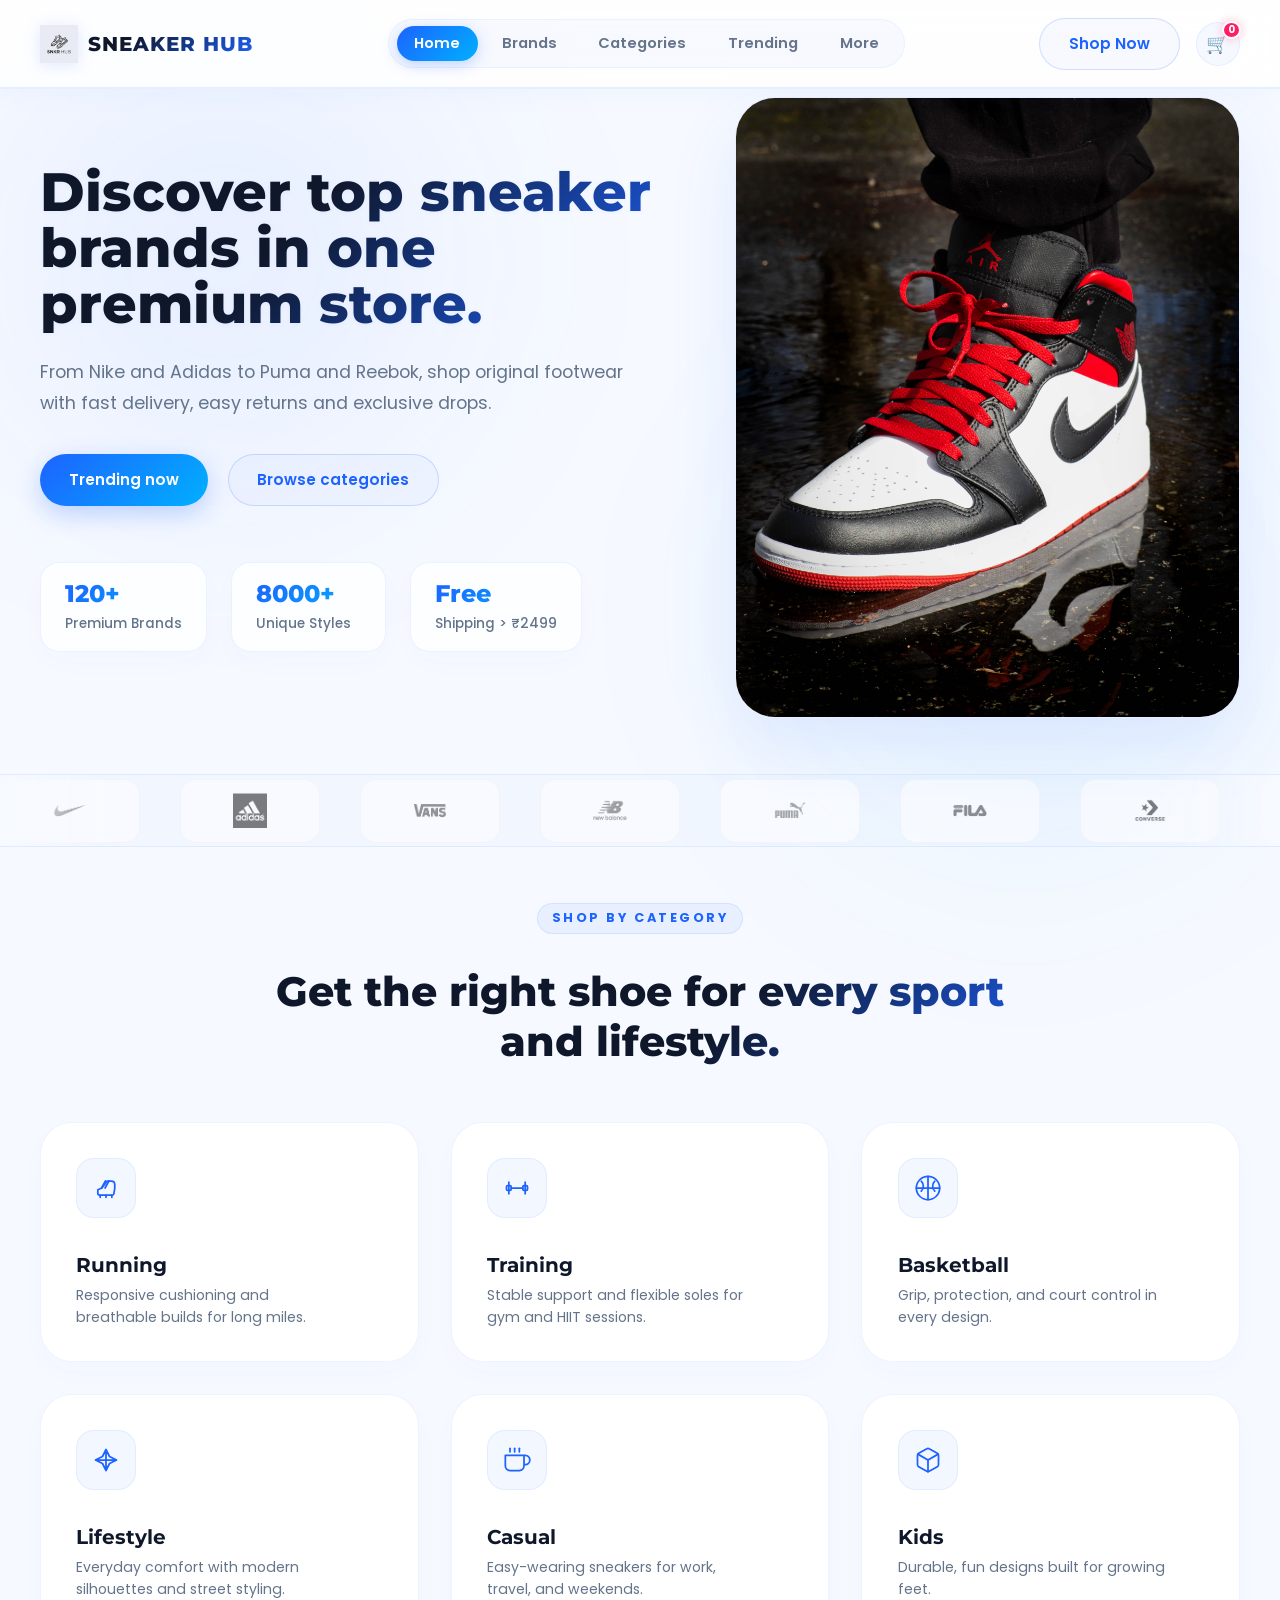
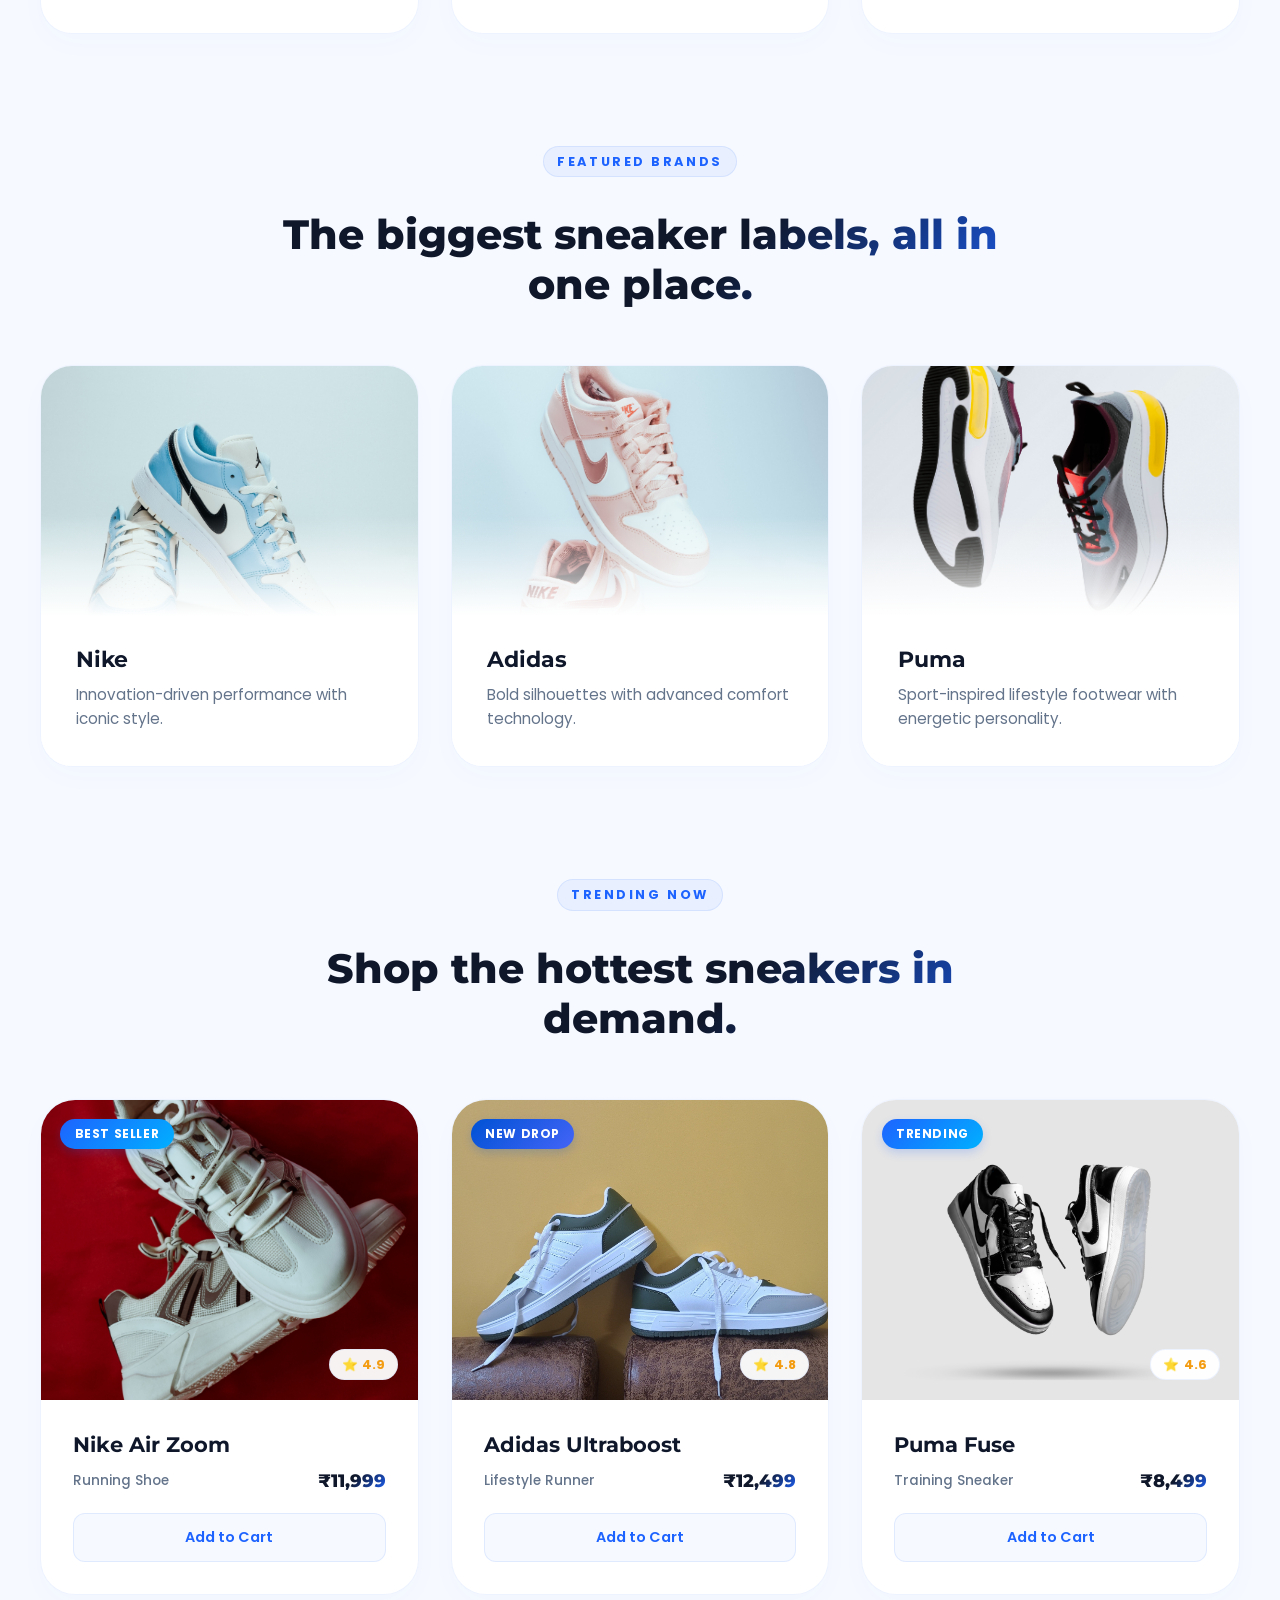
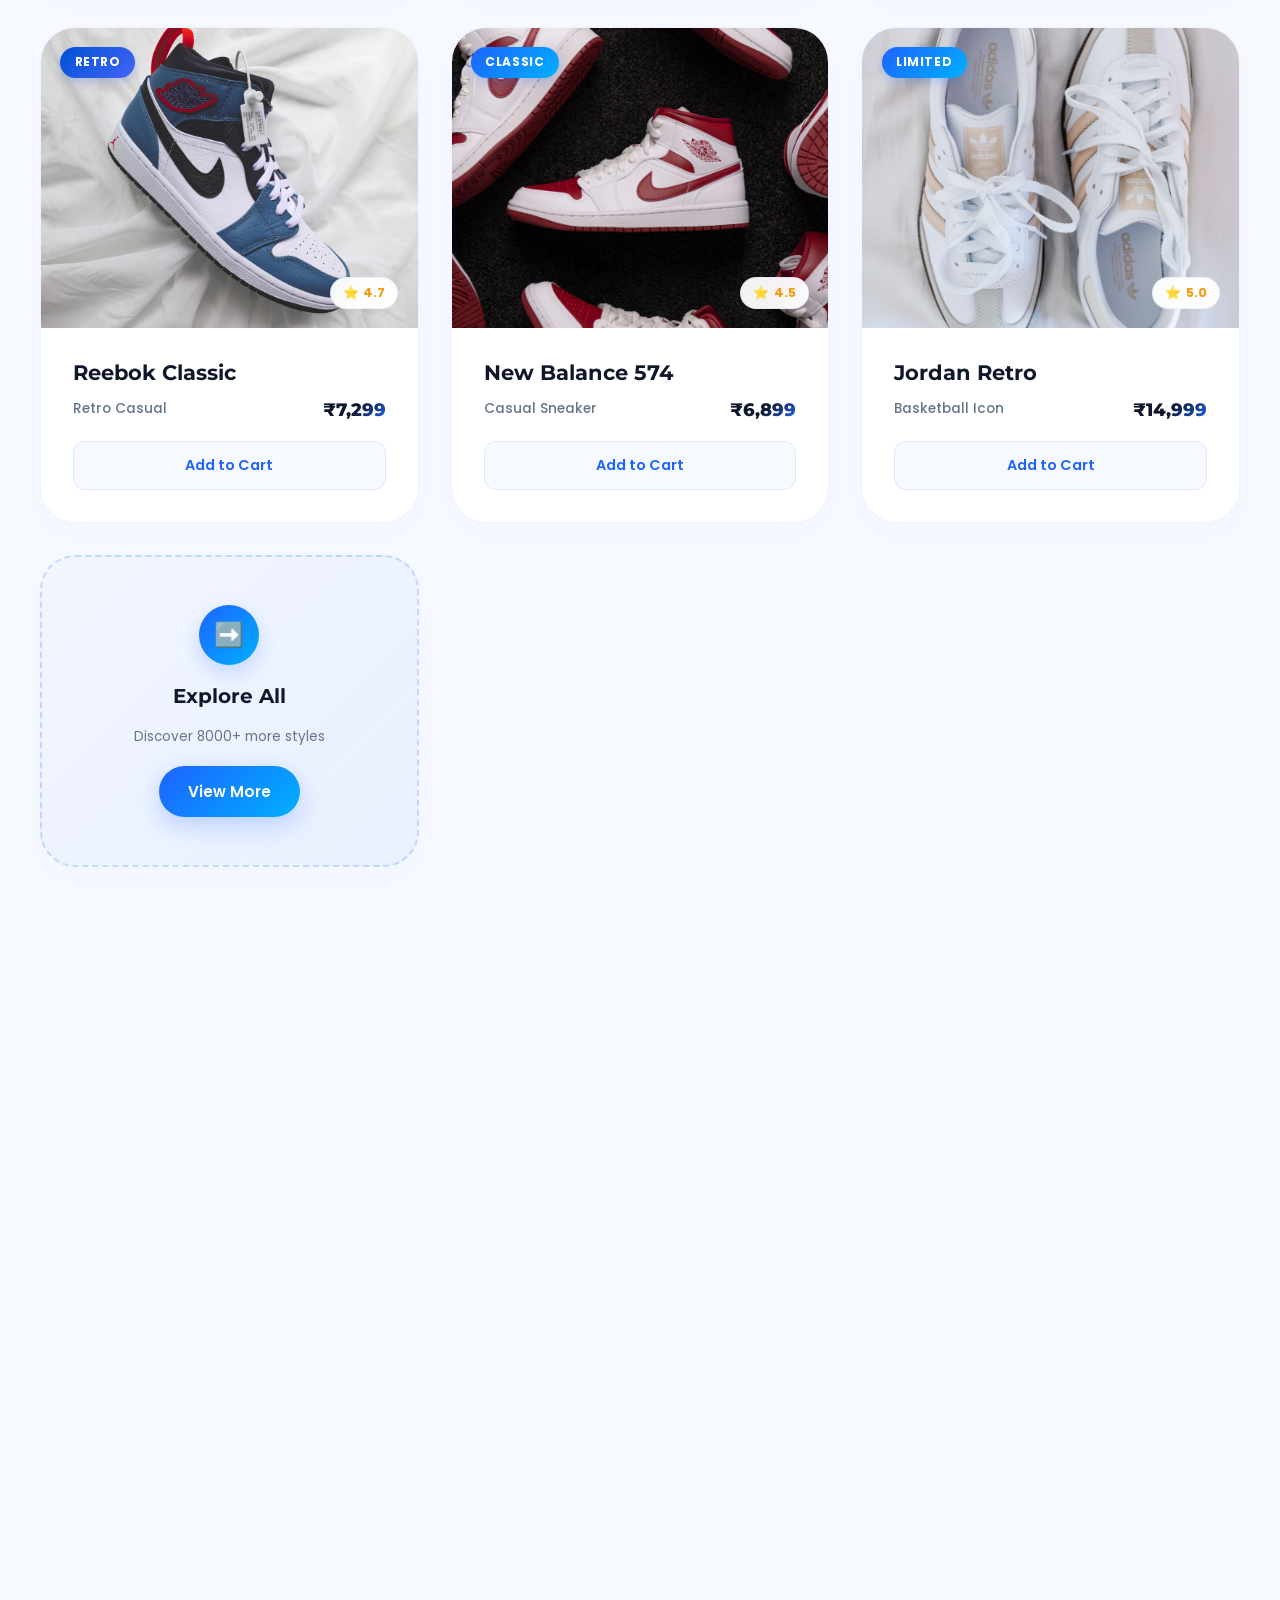
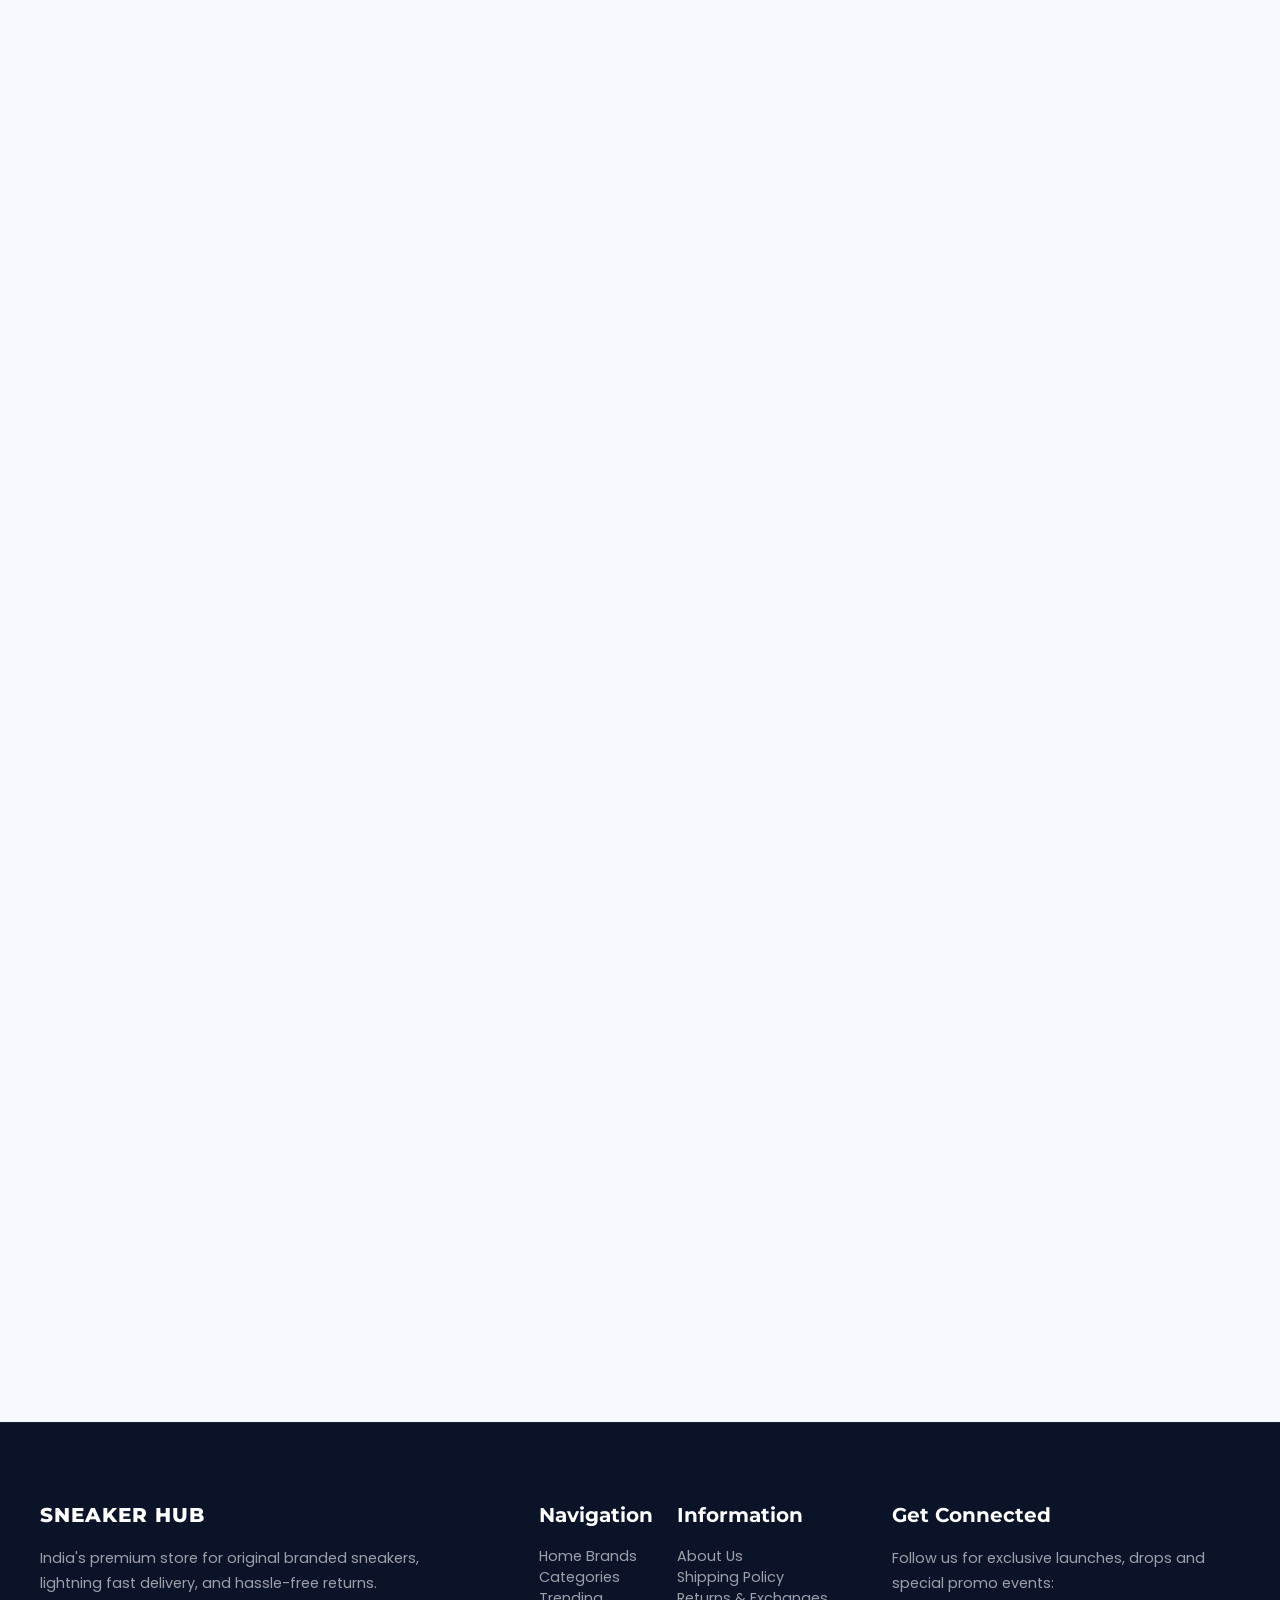
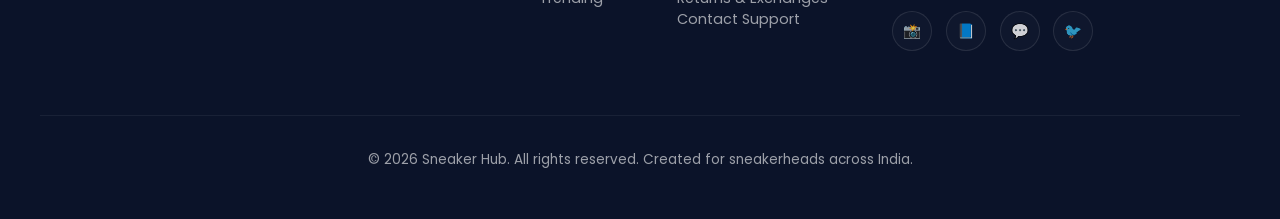
==== commit cf458633: "Update Pr" ====
--- a/Template3/index.html
+++ b/Template3/index.html
@@ -23,7 +23,7 @@
     <header class="topbar">
       <div class="container header-inner">
         <a class="logo" href="#hero">
-          <img class="logo-img" src="/Template3//Logos/From Klickpin.com- Chic old money outfit ideas that make everyday moments look more intentional memorable and beautifully styled for beginners who.jpg" alt="Sneaker Hub Logo" onload="document.querySelectorAll('.logo-icon').forEach(el => el.style.display='none');" onerror="this.style.display='none';" />
+          <img class="logo-img" src="Logos/Website_logo.jpg" alt="Sneaker Hub Logo" onload="document.querySelectorAll('.logo-icon').forEach(el => el.style.display='none');" onerror="this.style.display='none';" />
           <svg class="logo-icon" width="36" height="36" viewBox="0 0 32 32" fill="none" xmlns="http://www.w3.org/2000/svg">
             <defs>
               <linearGradient id="logo-grad" x1="0%" y1="0%" x2="100%" y2="100%">
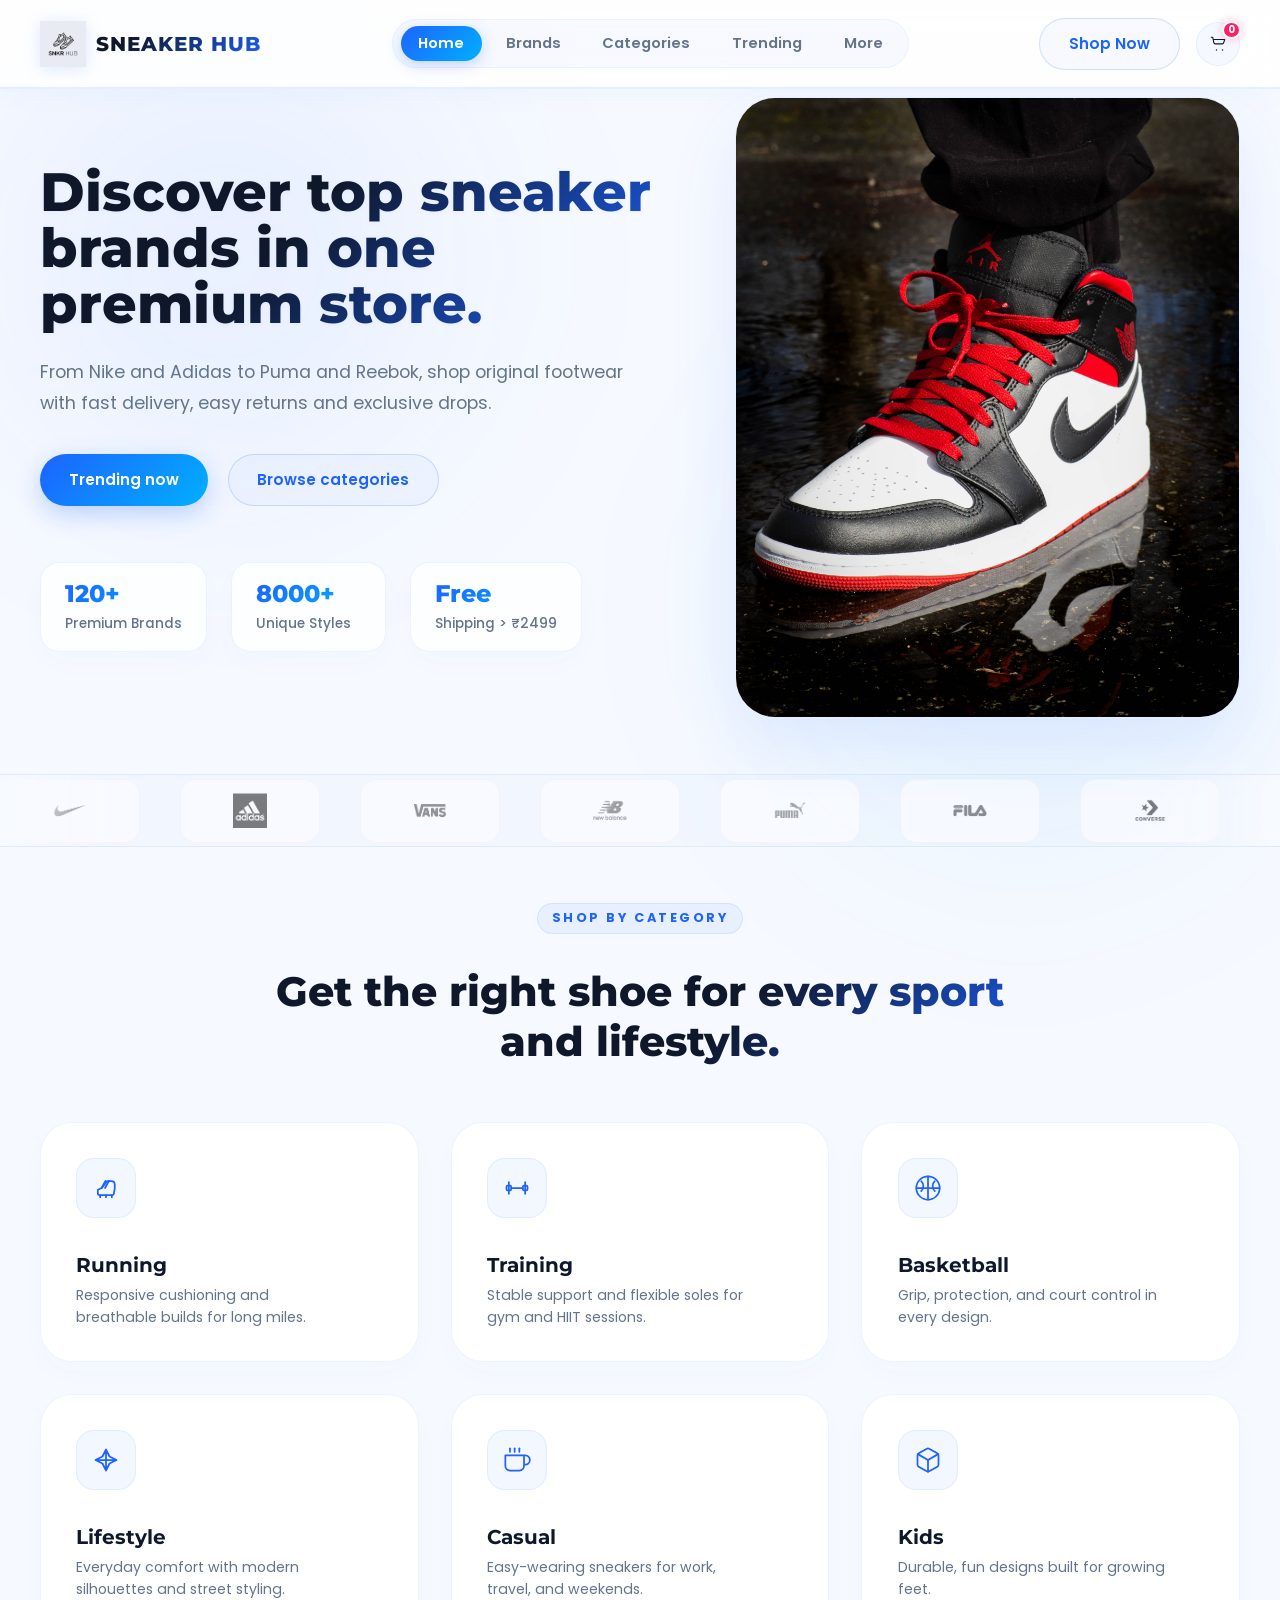
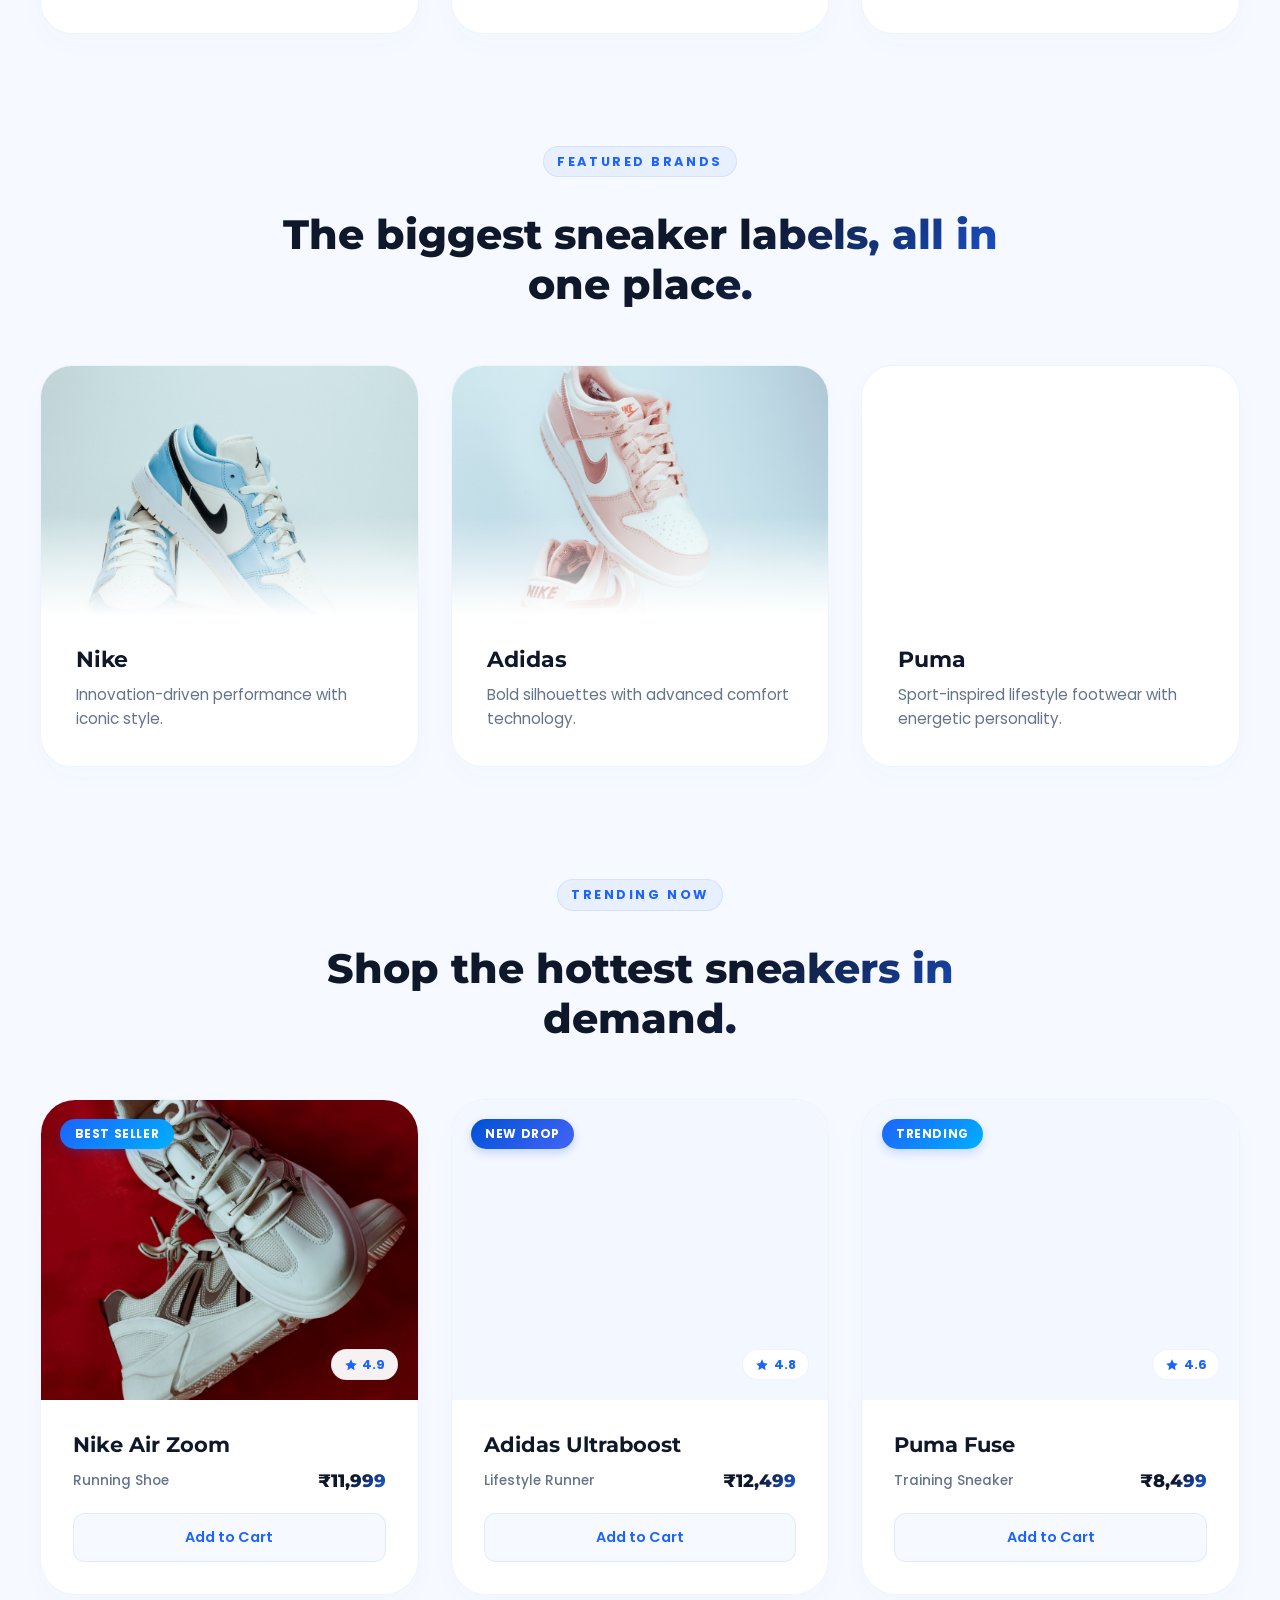
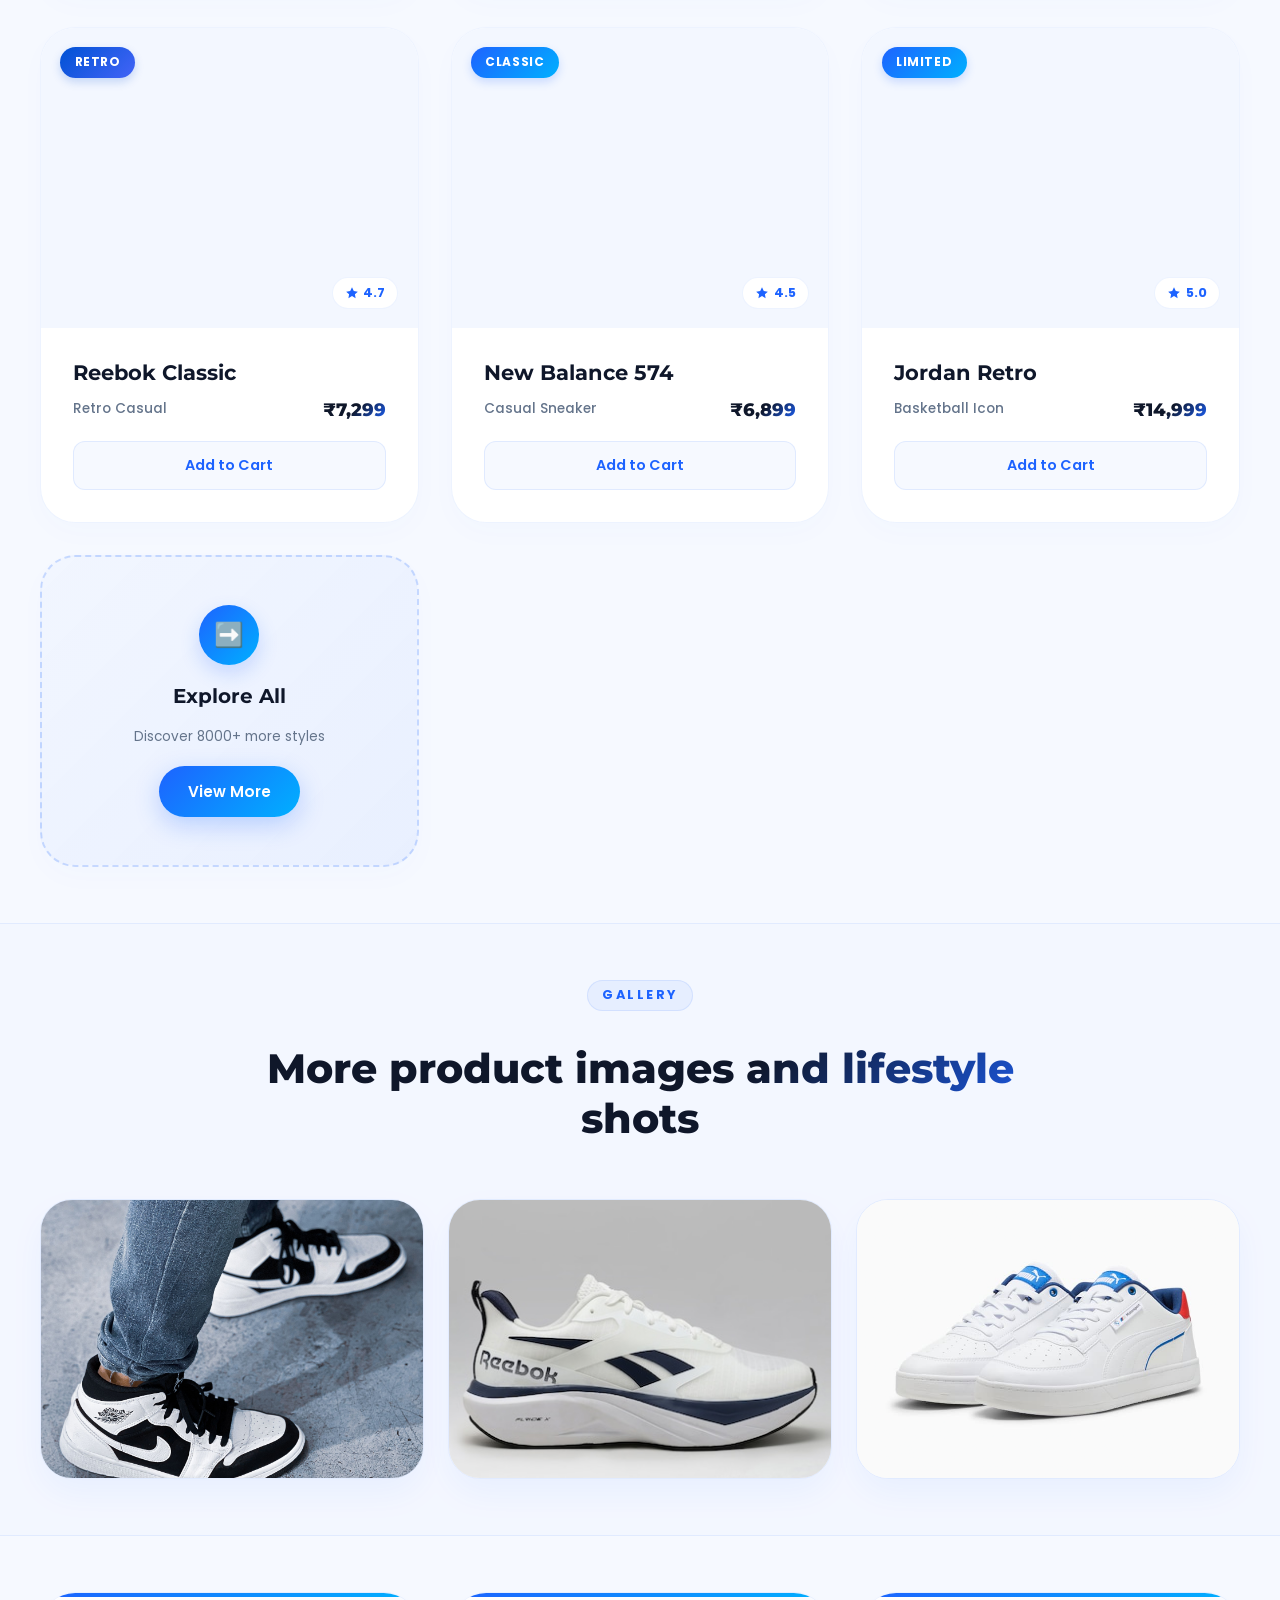
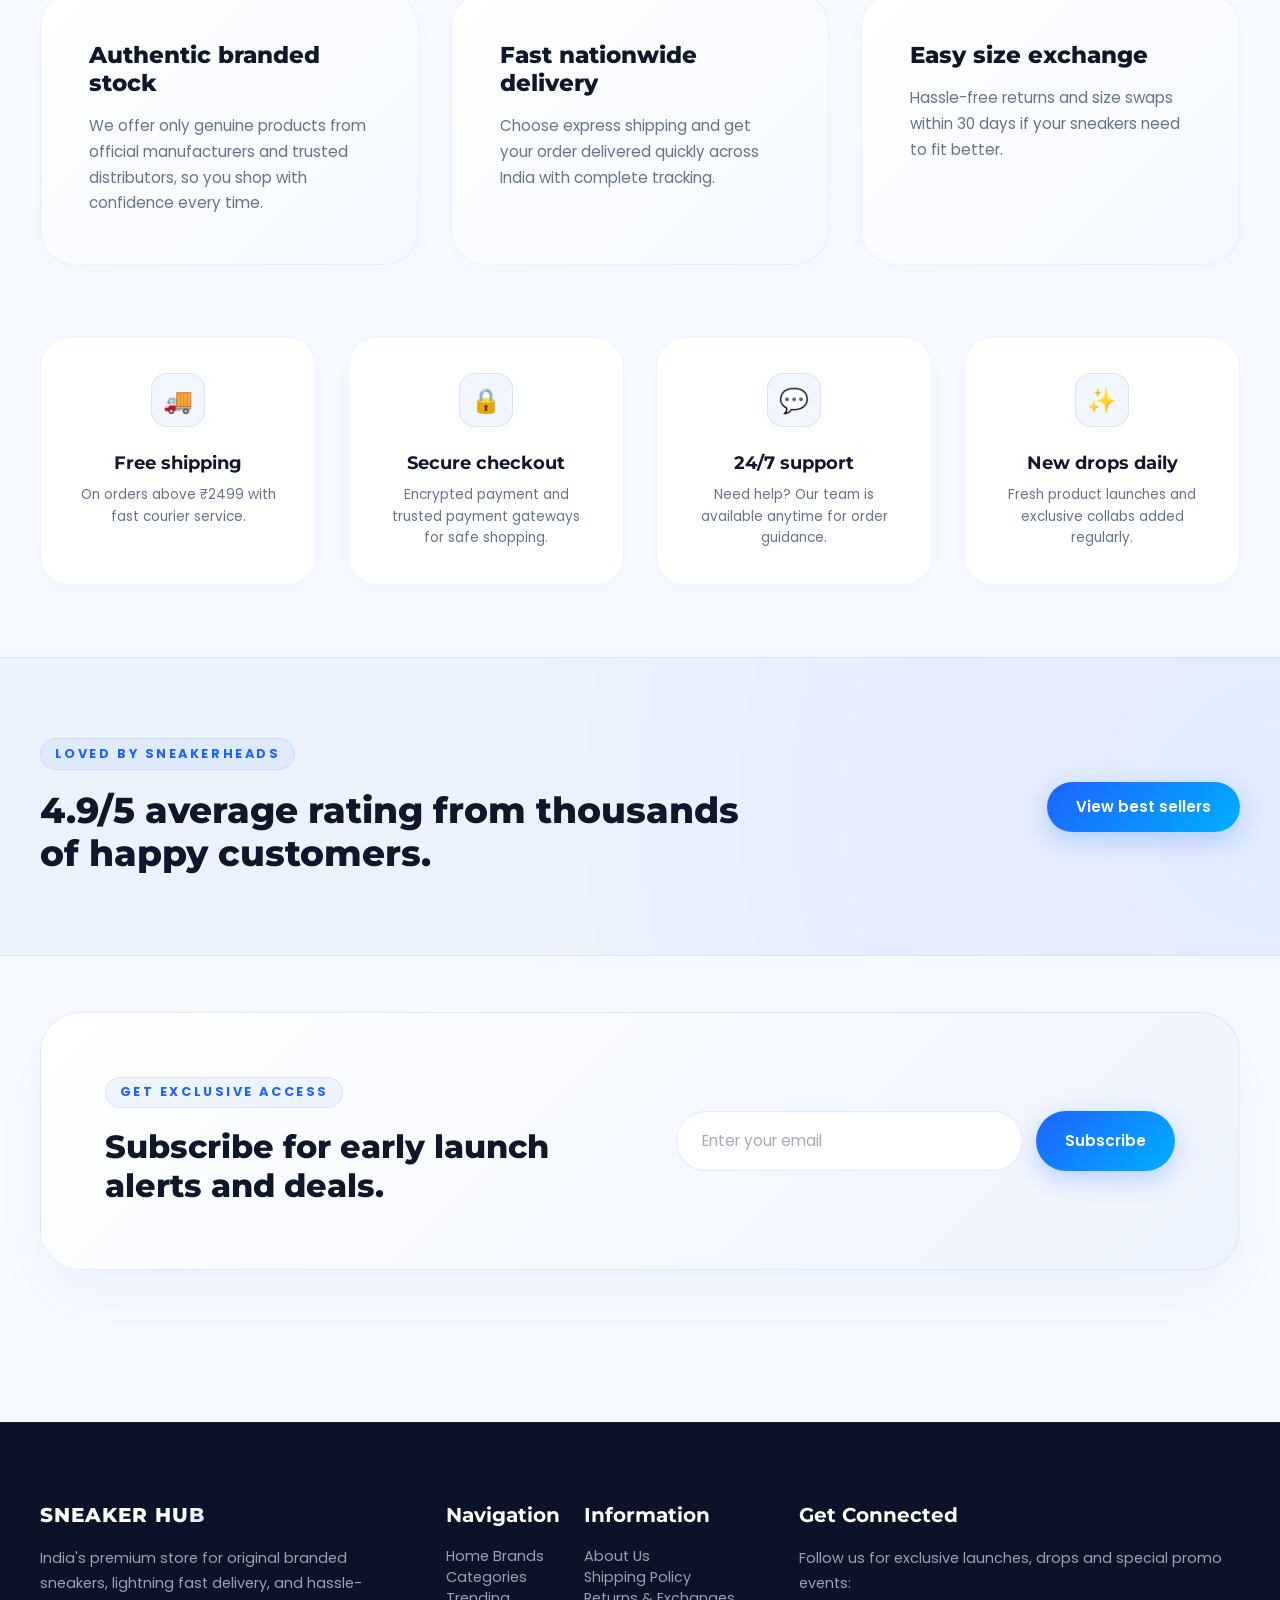
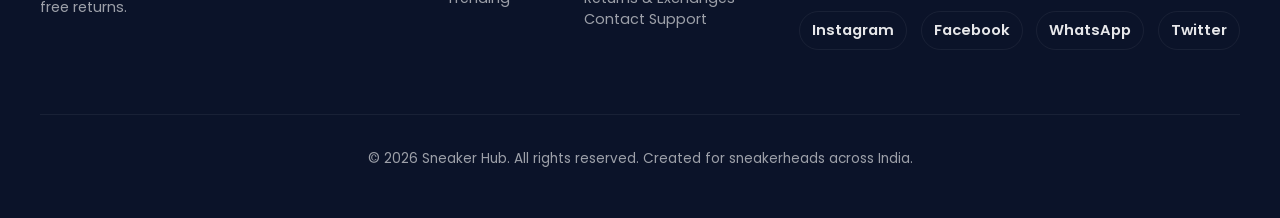
==== commit 44e2d774: "Update Pr" ====
--- a/Template3/index.html
+++ b/Template3/index.html
@@ -54,7 +54,11 @@
         <div class="header-actions">
           <a class="btn btn-secondary" href="#trending">Shop Now</a>
           <button class="icon-btn" aria-label="Open cart">
-            <span class="cart-icon">🛒</span>
+            <svg class="cart-icon" width="18" height="18" viewBox="0 0 24 24" fill="none" xmlns="http://www.w3.org/2000/svg" aria-hidden="true">
+              <path d="M3 3h2l1.4 7.2a2 2 0 0 0 2 1.6h9.2a2 2 0 0 0 2-1.6L21 6H6" stroke="currentColor" stroke-width="1.5" stroke-linecap="round" stroke-linejoin="round"/>
+              <circle cx="10" cy="20" r="1" fill="currentColor"/>
+              <circle cx="18" cy="20" r="1" fill="currentColor"/>
+            </svg>
             <span class="cart-badge">0</span>
           </button>
           <button class="menu-toggle" aria-label="Toggle navigation" aria-expanded="false">
@@ -283,7 +287,7 @@
           <article class="product-card">
             <div class="product-image-container">
               <span class="product-badge">Best Seller</span>
-              <div class="product-rating">⭐ <span>4.9</span></div>
+              <div class="product-rating"><svg class="rating-star" width="14" height="14" viewBox="0 0 24 24" fill="none" xmlns="http://www.w3.org/2000/svg" aria-hidden="true"><path d="M12 17.3l-6.16 3.64 1.18-6.88L2 9.76l6.92-1.01L12 2l3.08 6.75L22 9.76l-4.99 4.3 1.18 6.88L12 17.3z" stroke="currentColor" stroke-width="0" fill="currentColor"/></svg> <span>4.9</span></div>
               <img src="Product_Images/pexels-hurrahsuhail-11324527.jpg" alt="Nike running shoe" />
             </div>
             <div class="product-copy">
@@ -298,7 +302,7 @@
           <article class="product-card">
             <div class="product-image-container">
               <span class="product-badge product-badge-blue">New Drop</span>
-              <div class="product-rating">⭐ <span>4.8</span></div>
+              <div class="product-rating"><svg class="rating-star" width="14" height="14" viewBox="0 0 24 24" fill="none" xmlns="http://www.w3.org/2000/svg" aria-hidden="true"><path d="M12 17.3l-6.16 3.64 1.18-6.88L2 9.76l6.92-1.01L12 2l3.08 6.75L22 9.76l-4.99 4.3 1.18 6.88L12 17.3z" stroke="currentColor" stroke-width="0" fill="currentColor"/></svg> <span>4.8</span></div>
               <img src="Product_Images/pexels-siddhant-solanki-760815691-29521391.jpg" alt="Adidas sneaker" />
             </div>
             <div class="product-copy">
@@ -313,7 +317,7 @@
           <article class="product-card">
             <div class="product-image-container">
               <span class="product-badge">Trending</span>
-              <div class="product-rating">⭐ <span>4.6</span></div>
+              <div class="product-rating"><svg class="rating-star" width="14" height="14" viewBox="0 0 24 24" fill="none" xmlns="http://www.w3.org/2000/svg" aria-hidden="true"><path d="M12 17.3l-6.16 3.64 1.18-6.88L2 9.76l6.92-1.01L12 2l3.08 6.75L22 9.76l-4.99 4.3 1.18 6.88L12 17.3z" stroke="currentColor" stroke-width="0" fill="currentColor"/></svg> <span>4.6</span></div>
               <img src="Product_Images/pexels-sadegh-abdollahi-214376992-13600672.jpg" alt="Puma training shoe" />
             </div>
             <div class="product-copy">
@@ -328,7 +332,7 @@
           <article class="product-card">
             <div class="product-image-container">
               <span class="product-badge product-badge-blue">Retro</span>
-              <div class="product-rating">⭐ <span>4.7</span></div>
+              <div class="product-rating"><svg class="rating-star" width="14" height="14" viewBox="0 0 24 24" fill="none" xmlns="http://www.w3.org/2000/svg" aria-hidden="true"><path d="M12 17.3l-6.16 3.64 1.18-6.88L2 9.76l6.92-1.01L12 2l3.08 6.75L22 9.76l-4.99 4.3 1.18 6.88L12 17.3z" stroke="currentColor" stroke-width="0" fill="currentColor"/></svg> <span>4.7</span></div>
               <img src="Product_Images/pexels-ox-street-3848035-6540992.jpg" alt="Reebok shoe" />
             </div>
             <div class="product-copy">
@@ -343,7 +347,7 @@
           <article class="product-card">
             <div class="product-image-container">
               <span class="product-badge">Classic</span>
-              <div class="product-rating">⭐ <span>4.5</span></div>
+              <div class="product-rating"><svg class="rating-star" width="14" height="14" viewBox="0 0 24 24" fill="none" xmlns="http://www.w3.org/2000/svg" aria-hidden="true"><path d="M12 17.3l-6.16 3.64 1.18-6.88L2 9.76l6.92-1.01L12 2l3.08 6.75L22 9.76l-4.99 4.3 1.18 6.88L12 17.3z" stroke="currentColor" stroke-width="0" fill="currentColor"/></svg> <span>4.5</span></div>
               <img src="Product_Images/pexels-cristiano-de-luca-137932148-10963373.jpg" alt="New Balance shoes" />
             </div>
             <div class="product-copy">
@@ -358,7 +362,7 @@
           <article class="product-card">
             <div class="product-image-container">
               <span class="product-badge">Limited</span>
-              <div class="product-rating">⭐ <span>5.0</span></div>
+              <div class="product-rating"><svg class="rating-star" width="14" height="14" viewBox="0 0 24 24" fill="none" xmlns="http://www.w3.org/2000/svg" aria-hidden="true"><path d="M12 17.3l-6.16 3.64 1.18-6.88L2 9.76l6.92-1.01L12 2l3.08 6.75L22 9.76l-4.99 4.3 1.18 6.88L12 17.3z" stroke="currentColor" stroke-width="0" fill="currentColor"/></svg> <span>5.0</span></div>
               <img src="Product_Images/pexels-ana-vieira-1110685065-33629791.jpg" alt="Jordan shoe" />
             </div>
             <div class="product-copy">
@@ -529,10 +533,10 @@
             <h3>Get Connected</h3>
             <p>Follow us for exclusive launches, drops and special promo events:</p>
             <div class="social-row">
-              <a class="social-btn" href="#" aria-label="Instagram">📸</a>
-              <a class="social-btn" href="#" aria-label="Facebook">📘</a>
-              <a class="social-btn" href="#" aria-label="WhatsApp">💬</a>
-              <a class="social-btn" href="#" aria-label="Twitter">🐦</a>
+              <a class="social-btn" href="#" aria-label="Instagram">Instagram</a>
+              <a class="social-btn" href="#" aria-label="Facebook">Facebook</a>
+              <a class="social-btn" href="#" aria-label="WhatsApp">WhatsApp</a>
+              <a class="social-btn" href="#" aria-label="Twitter">Twitter</a>
             </div>
           </div>
         </div>
--- a/Template3/styles/base.css
+++ b/Template3/styles/base.css
@@ -260,3 +260,33 @@
     font-size: 0.8rem;
   }
 }
+
+/* Extra small screen tweaks for better touch targets and spacing */
+@media (max-width: 420px) {
+  .container {
+    width: calc(100% - 1rem);
+    padding: 0 0.5rem;
+  }
+
+  /* Make primary tap targets larger and easier to hit */
+  .btn {
+    padding: 0.9rem 1.25rem;
+    font-size: 0.95rem;
+    min-height: 44px; /* mobile tappable size guideline */
+  }
+
+  .icon-btn {
+    width: 42px;
+    height: 42px;
+  }
+
+  /* Newsletter form inputs should be large enough on small screens */
+  .newsletter-form input[type="email"] {
+    padding: 0.85rem 0.9rem;
+    font-size: 0.95rem;
+    min-width: 0;
+  }
+
+  /* Improve readability on very small devices */
+  body { font-size: 15px; }
+}
--- a/Template3/styles/header.css
+++ b/Template3/styles/header.css
@@ -52,7 +52,7 @@
 }
 
 .logo-img {
-  height: 38px;
+  height: 46px;
   width: auto;
   object-fit: contain;
   filter: drop-shadow(0 2px 8px rgba(29, 99, 255, 0.15));
@@ -250,7 +250,7 @@
   }
 
   .logo-img {
-    height: 30px;
+    height: 36px;
   }
 
   .header-actions {
@@ -262,6 +262,15 @@
     height: 34px;
   }
 
+  /* SVG cart color (blue theme) */
+  .icon-btn svg {
+    width: 18px;
+    height: 18px;
+    color: var(--accent);
+    stroke: var(--accent);
+    fill: var(--accent);
+  }
+
   .icon-btn .cart-icon {
     font-size: 0.85rem;
   }
--- a/Template3/styles/products.css
+++ b/Template3/styles/products.css
@@ -75,7 +75,7 @@
   background: rgba(255, 255, 255, 0.95);
   backdrop-filter: blur(8px);
   border: 1px solid rgba(29, 99, 255, 0.08);
-  color: #f39c12;
+  color: var(--accent);
   font-size: 0.8rem;
   font-weight: 700;
   padding: 0.35rem 0.75rem;
@@ -85,6 +85,15 @@
   gap: 0.3rem;
   box-shadow: 0 4px 12 rgba(29, 99, 255, 0.03);
   z-index: 10;
+}
+
+.product-rating svg.rating-star {
+  width: 14px;
+  height: 14px;
+  display: inline-block;
+  vertical-align: middle;
+  color: var(--accent);
+  fill: var(--accent);
 }
 
 /* Copy details */
--- a/Template3/styles/footer.css
+++ b/Template3/styles/footer.css
@@ -94,6 +94,23 @@
   box-shadow: 0 5px 15px rgba(29, 99, 255, 0.25);
 }
 
+/* Ensure SVG icons inherit theme color and scale nicely */
+.perk-icon-wrapper svg {
+  width: 28px;
+  height: 28px;
+  display: block;
+  color: var(--accent);
+  fill: currentColor;
+}
+
+/* Footer brand image sizing (make logo slightly larger) */
+.footer-brand img {
+  height: 46px;
+  width: auto;
+  object-fit: contain;
+  margin-bottom: 0.6rem;
+}
+
 .perks-grid h3 {
   font-family: var(--font-heading);
   font-size: 1.15rem;
@@ -245,24 +262,26 @@
 }
 
 .social-btn {
-  width: 40px;
-  height: 40px;
-  border-radius: 50%;
-  border: 1px solid rgba(255, 255, 255, 0.1);
-  background: rgba(255, 255, 255, 0.02);
-  display: flex;
+  display: inline-flex;
   align-items: center;
-  justify-content: center;
-  color: rgba(255, 255, 255, 0.8);
-  transition: all 0.3s ease;
+  gap: 0.5rem;
+  padding: 0.5rem 0.75rem;
+  min-width: 72px;
+  border-radius: 999px;
+  border: 1px solid rgba(255, 255, 255, 0.06);
+  background: transparent;
+  color: rgba(255, 255, 255, 0.9);
+  font-weight: 600;
+  font-size: 0.92rem;
+  transition: all 0.22s ease;
 }
 
 .social-btn:hover {
-  background: var(--primary-gradient);
+  background: rgba(29, 99, 255, 0.12);
   color: white;
-  border-color: transparent;
+  border-color: rgba(29, 99, 255, 0.18);
   transform: translateY(-3px);
-  box-shadow: 0 5px 12px rgba(29, 99, 255, 0.3);
+  box-shadow: 0 5px 12px rgba(29, 99, 255, 0.12);
 }
 
 .footer-bottom {
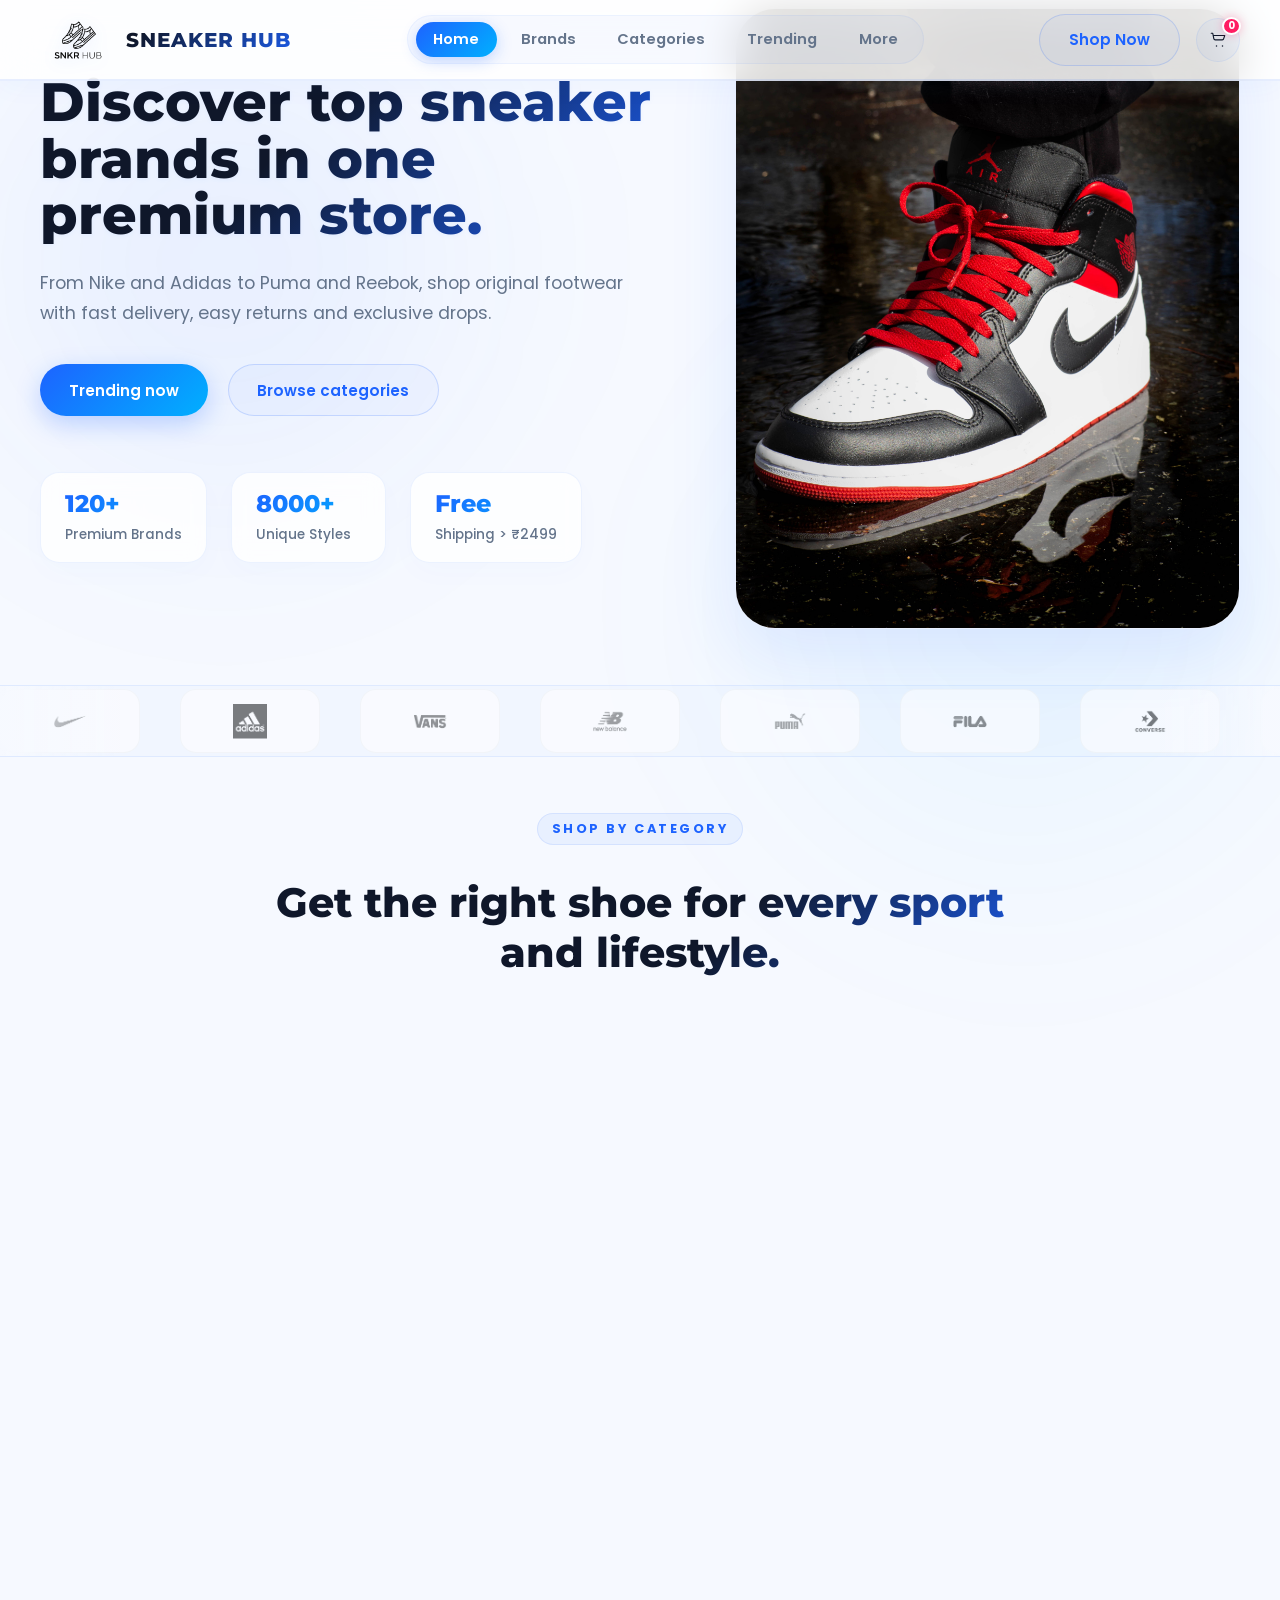
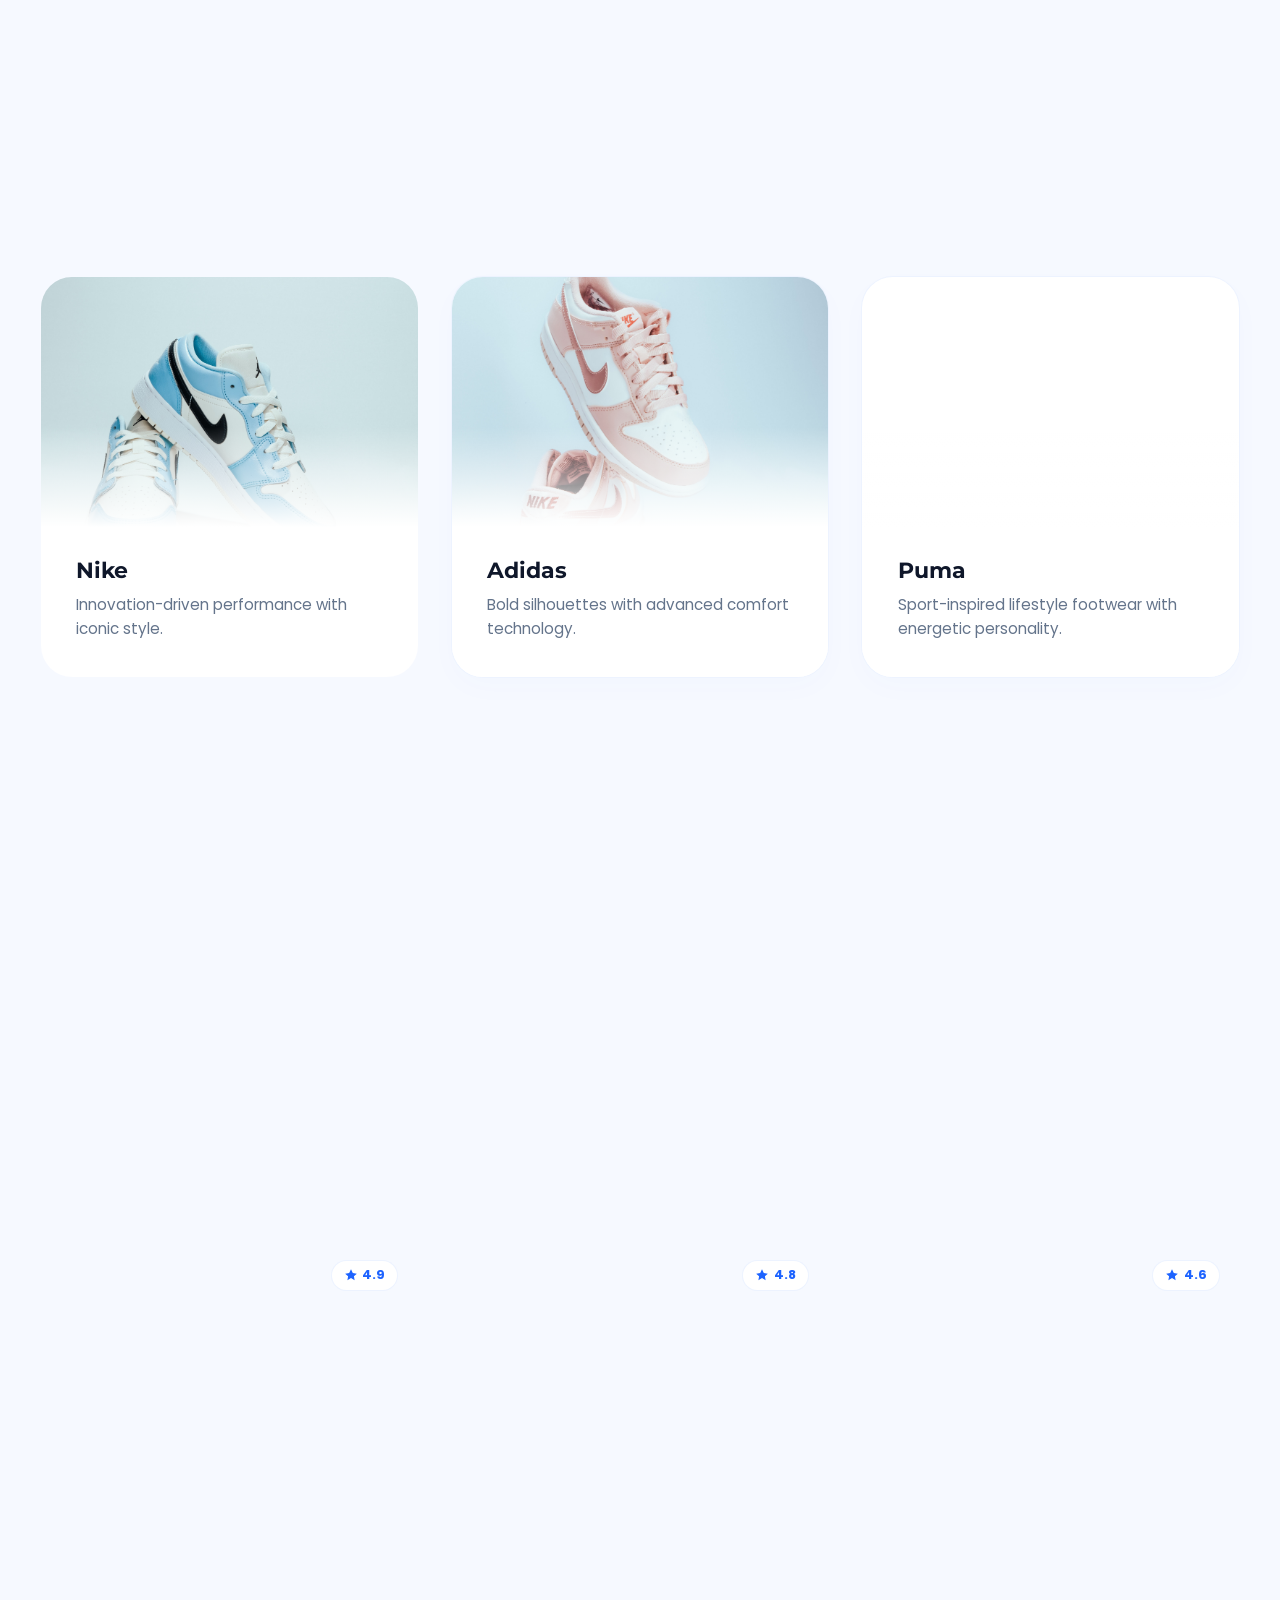
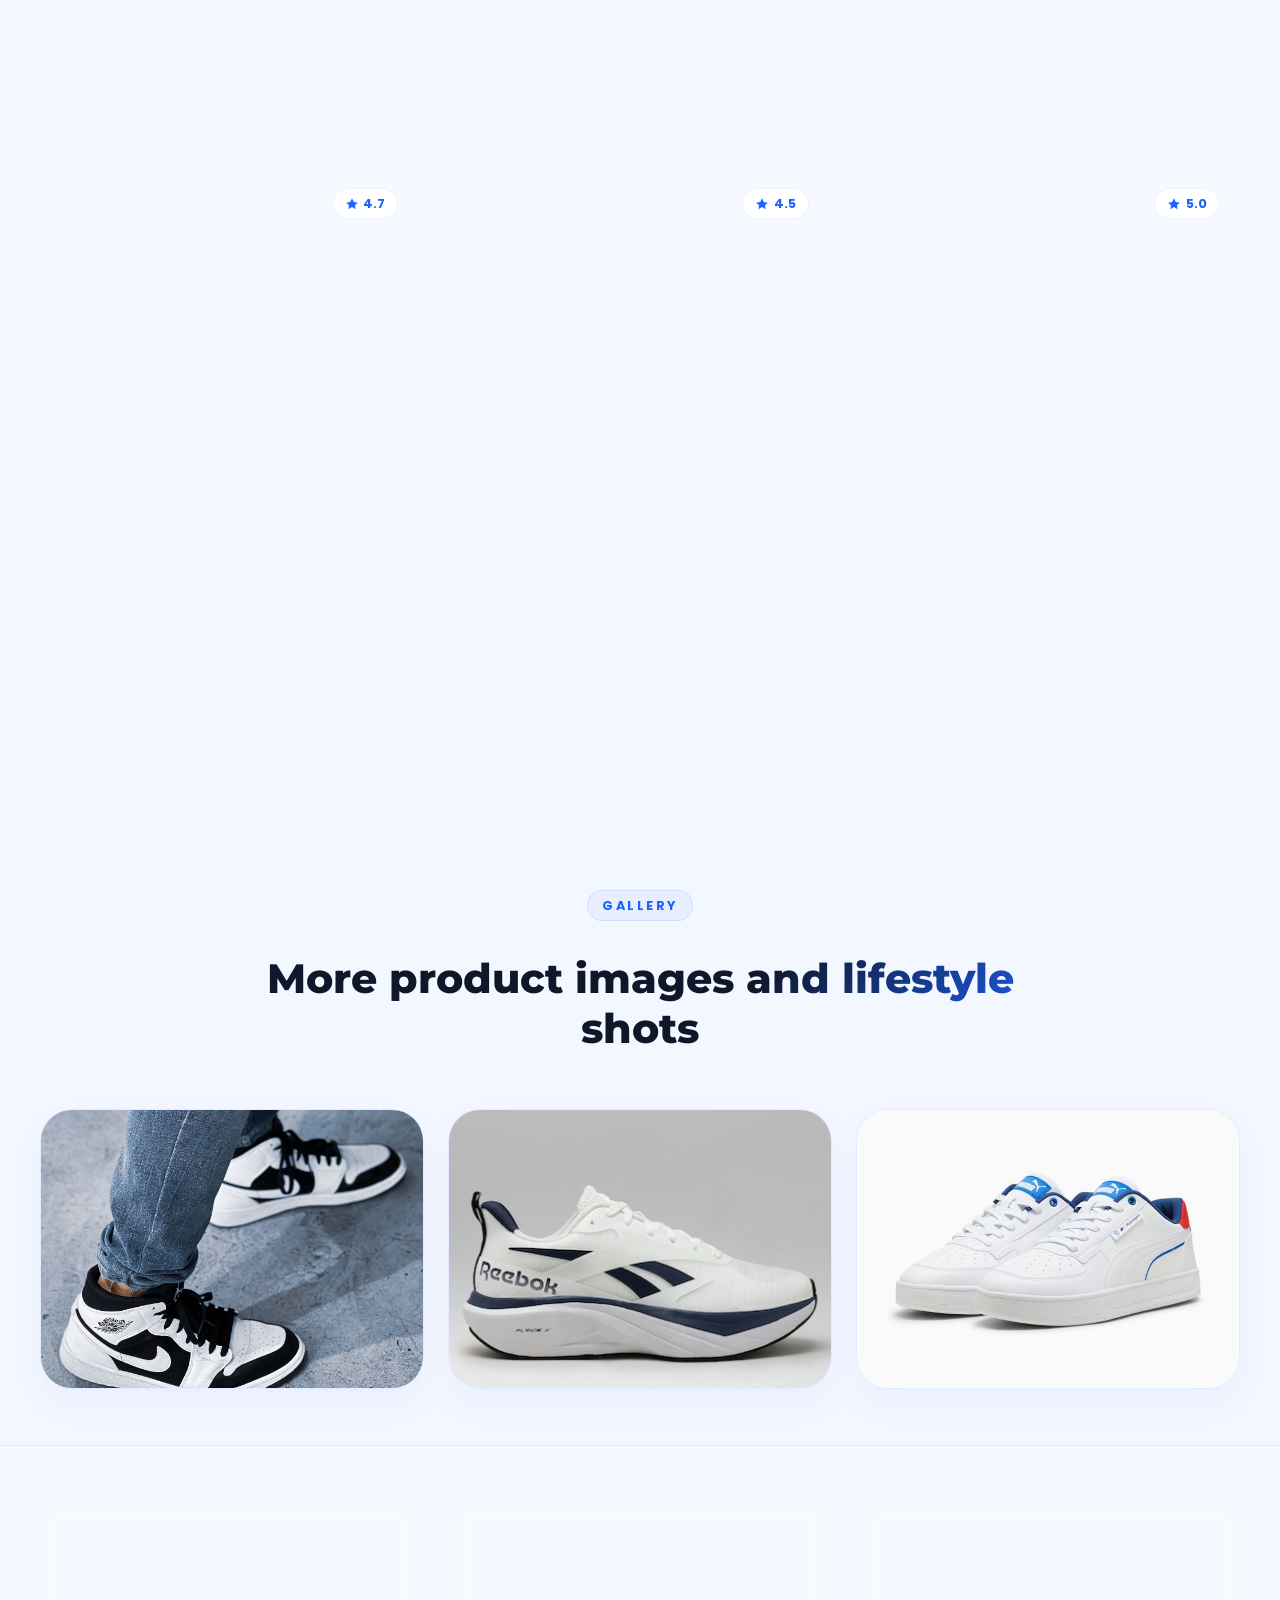
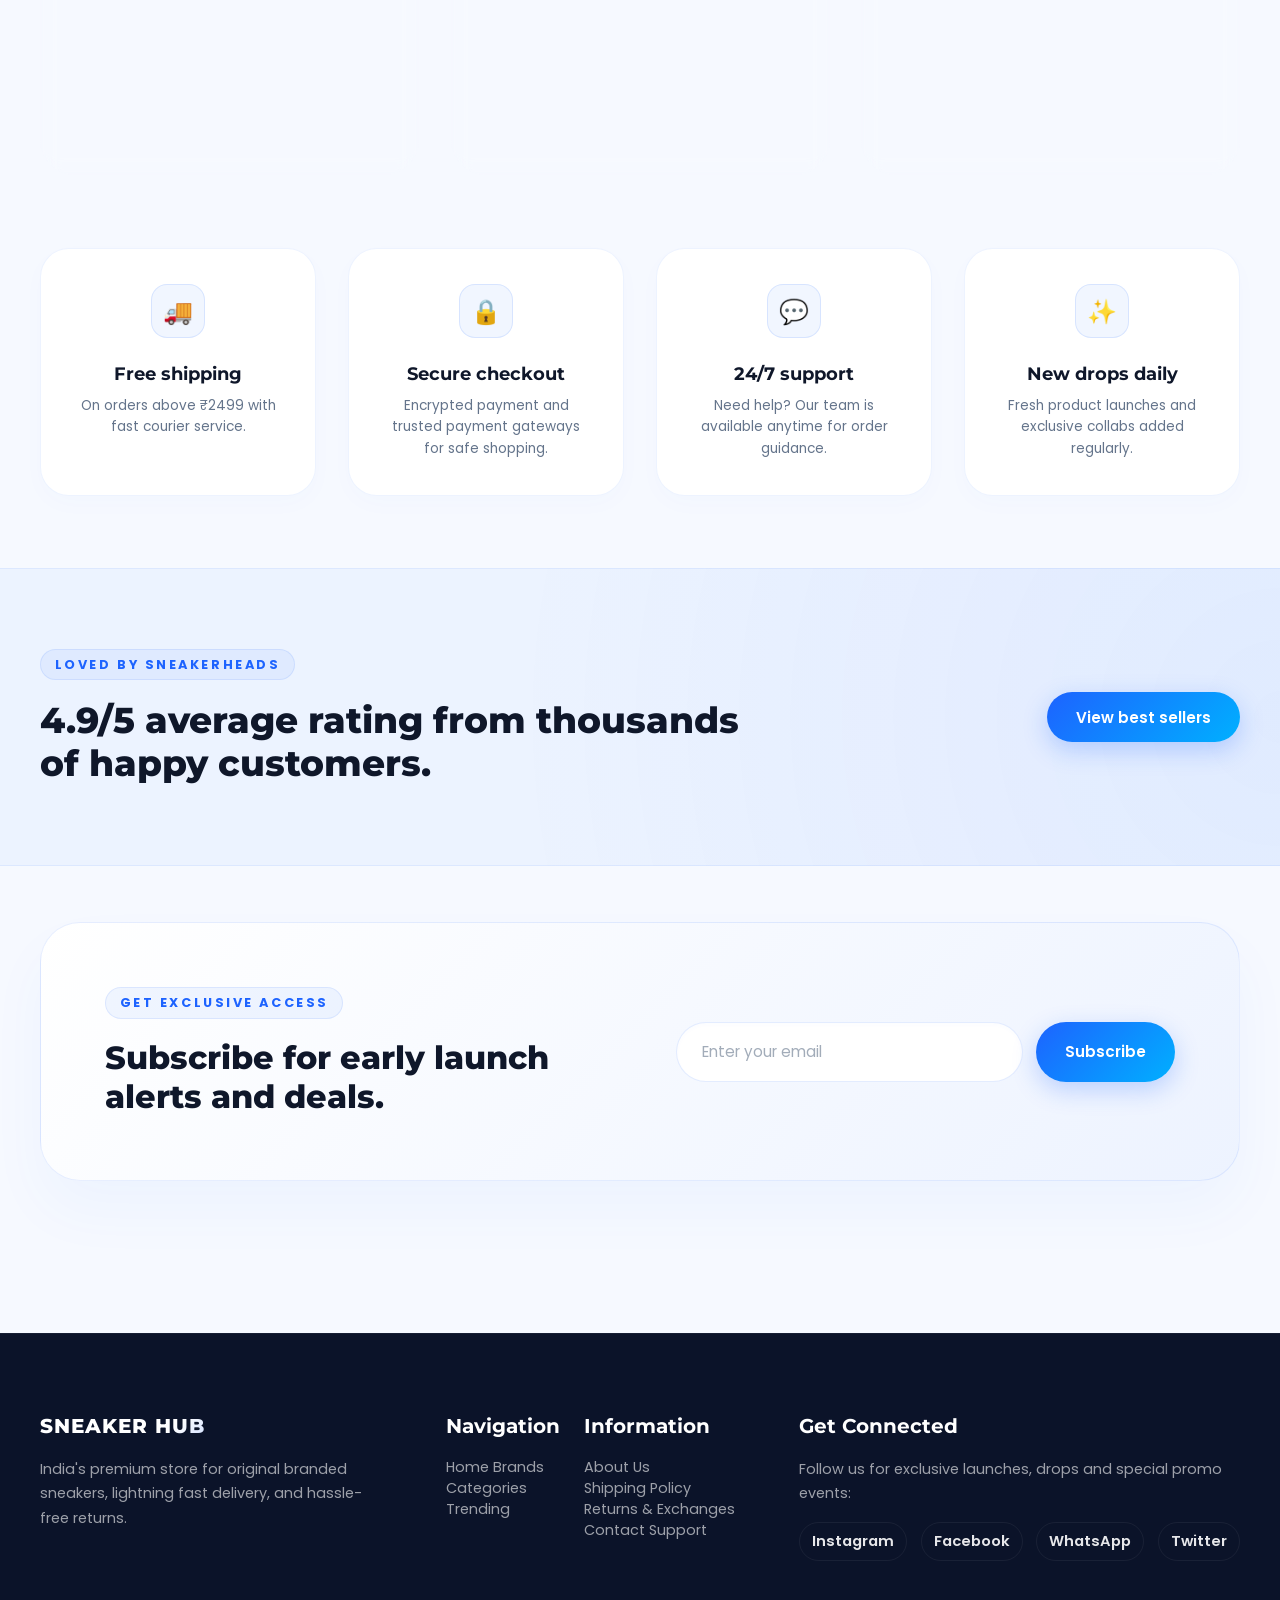
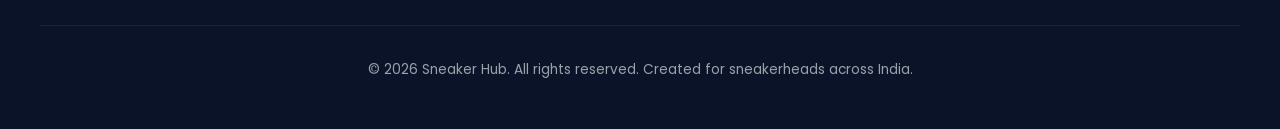
==== commit ca611d28: "Update Pr" ====
--- a/Template3/index.html
+++ b/Template3/index.html
@@ -19,31 +19,16 @@
 </head>
 <body>
   <!-- HEADER COMPONENT -->
+     <nav class="navbar">
   <div id="component-header">
     <header class="topbar">
       <div class="container header-inner">
         <a class="logo" href="#hero">
-          <img class="logo-img" src="Logos/Website_logo.jpg" alt="Sneaker Hub Logo" onload="document.querySelectorAll('.logo-icon').forEach(el => el.style.display='none');" onerror="this.style.display='none';" />
-          <svg class="logo-icon" width="36" height="36" viewBox="0 0 32 32" fill="none" xmlns="http://www.w3.org/2000/svg">
-            <defs>
-              <linearGradient id="logo-grad" x1="0%" y1="0%" x2="100%" y2="100%">
-                <stop offset="0%" stop-color="#1d63ff" />
-                <stop offset="100%" stop-color="#00b0ff" />
-              </linearGradient>
-              <filter id="logo-shadow" x="-10%" y="-10%" width="120%" height="120%">
-                <feDropShadow dx="0" dy="4" stdDeviation="4" flood-color="#1d63ff" flood-opacity="0.25"/>
-              </filter>
-            </defs>
-            <circle cx="16" cy="16" r="14" stroke="url(#logo-grad)" stroke-width="1.5" stroke-dasharray="4 2" opacity="0.3"/>
-            <g filter="url(#logo-shadow)">
-              <path d="M25 19.5c.3-1 .5-2.1.5-3.2v-1.8c0-1.2-.8-2.2-2-2.4l-4.5-.8c-.8-.1-1.6.2-2.1.8l-3.4 3.9H9.5L7 17.5v2.2c0 .7.6 1.3 1.3 1.3h15.4c.7 0 1.2-.5 1.3-1.5z" fill="url(#logo-grad)"/>
-              <path d="M7 21h17.5c.8 0 1.5-.4 1.5-1.2H7c0 .8.7 1.2 1.5 1.2z" fill="#0f172a"/>
-              <path d="M14.5 10c-2-2.5-5.5-3-8.5-1.5 1 2.5 3.5 4 6 3" stroke="url(#logo-grad)" stroke-width="1.5" stroke-linecap="round"/>
-              <path d="M12.5 12c-1.5-2-4.5-2.2-7-1 1 2 2.5 3 4.5 2" stroke="url(#logo-grad)" stroke-width="1.5" stroke-linecap="round"/>
-            </g>
-          </svg>
+          <img class="logo-img" src="Logos/Copilot_20260622_110806.png" alt="Sneaker Hub Logo" onload="document.querySelectorAll('.logo-icon').forEach(el => el.style.display='none');" onerror="this.style.display='none';" />
+
           <span>Sneaker Hub</span>
         </a>
+      
         <nav class="nav-links">
           <a href="#hero">Home</a>
           <a href="#brands">Brands</a>
@@ -51,6 +36,7 @@
           <a href="#trending">Trending</a>
           <a href="#more">More</a>
         </nav>
+
         <div class="header-actions">
           <a class="btn btn-secondary" href="#trending">Shop Now</a>
           <button class="icon-btn" aria-label="Open cart">
@@ -70,7 +56,7 @@
       </div>
     </header>
   </div>
-
+</nav>
   <main id="main-content">
     <!-- HERO COMPONENT -->
     <div id="component-hero">
--- a/Template3/styles/header.css
+++ b/Template3/styles/header.css
@@ -24,7 +24,7 @@
   align-items: center;
   justify-content: space-between;
   gap: 1.5rem;
-  padding: 1.1rem 0;
+  padding: .1rem 0;
 }
 
 /* 2. LOGO */
@@ -52,14 +52,26 @@
 }
 
 .logo-img {
-  height: 46px;
+  height: 76px;
   width: auto;
-  object-fit: contain;
+  
   filter: drop-shadow(0 2px 8px rgba(29, 99, 255, 0.15));
   transition: transform 0.3s ease;
 }
 
 /* 3. CAPSULE NAVIGATION BAR */
+.navbar {
+  position: fixed;
+  top: 0;
+  left: 0;
+  width: 100%;
+  z-index: 1000;
+  transition: transform 0.35s ease;
+}
+
+.navbar.hide {
+  transform: translateY(-100%);
+}
 .nav-links {
   display: flex;
   align-items: center;
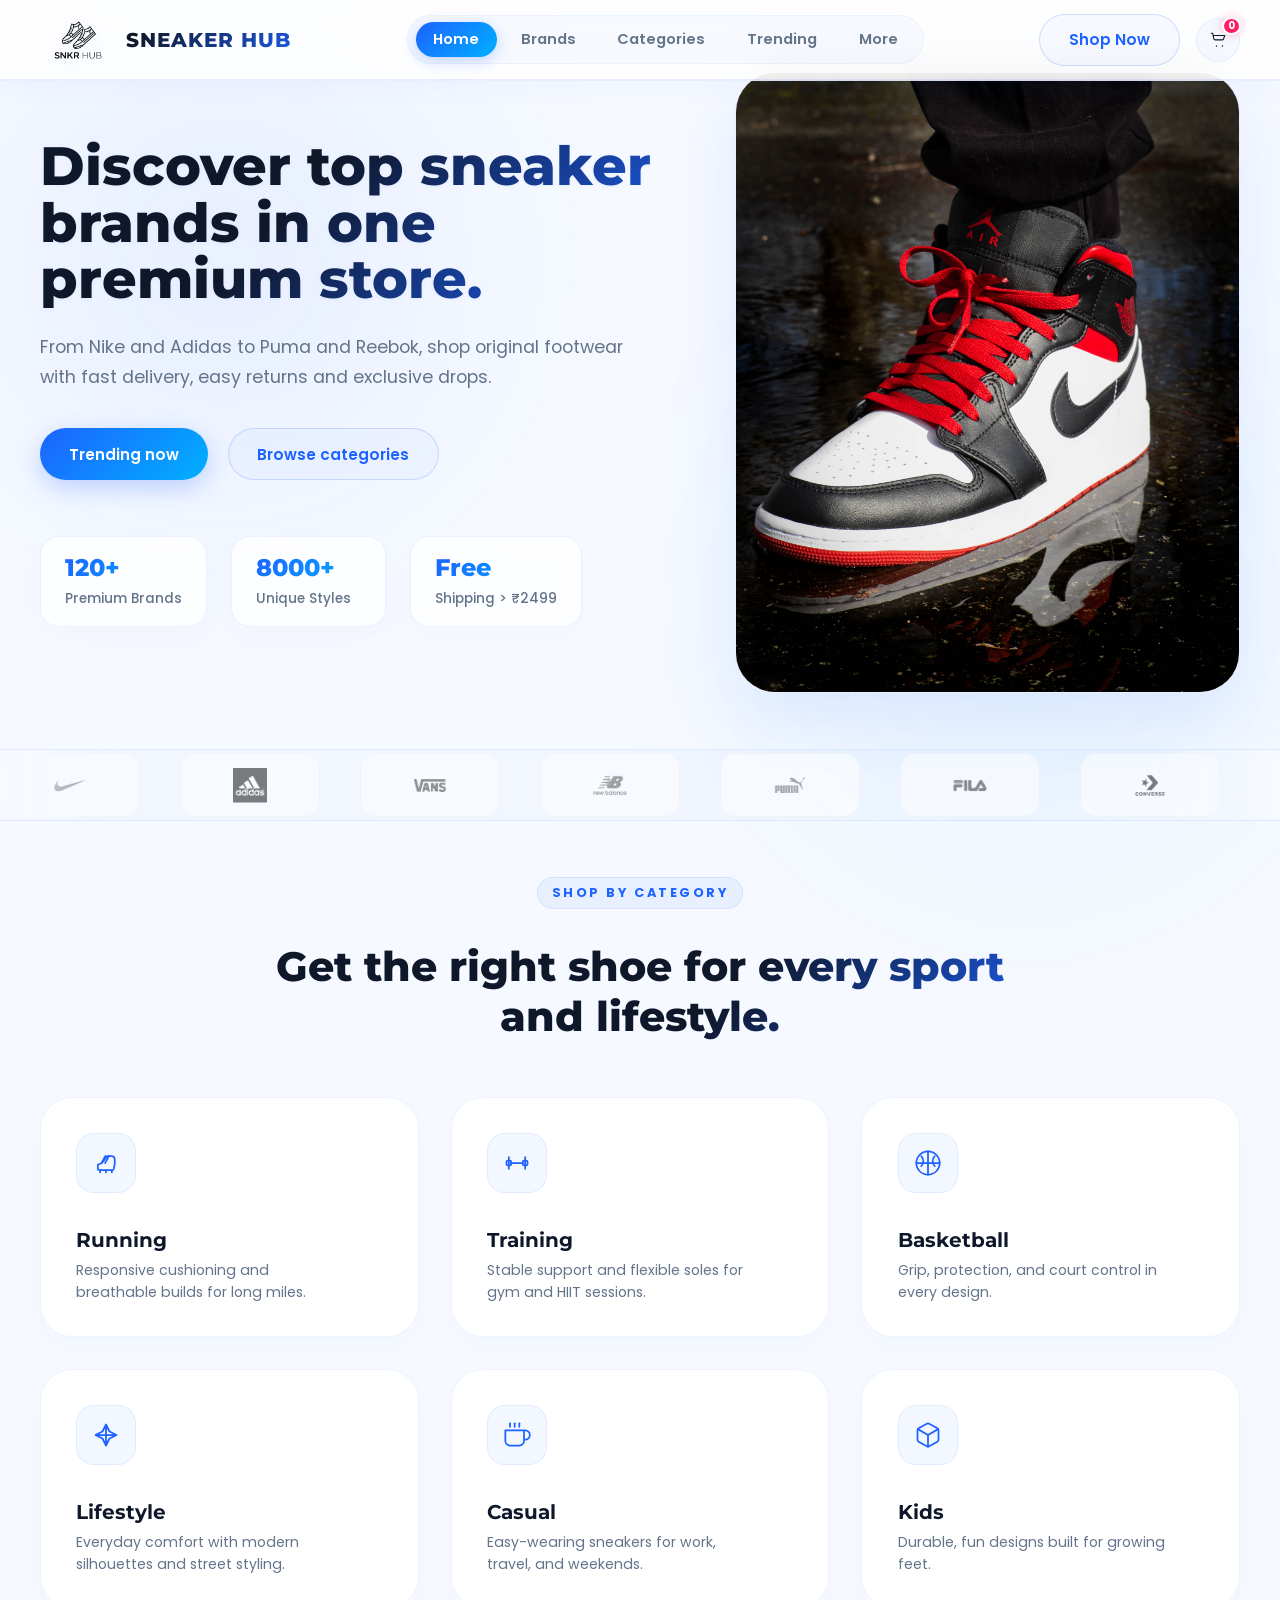
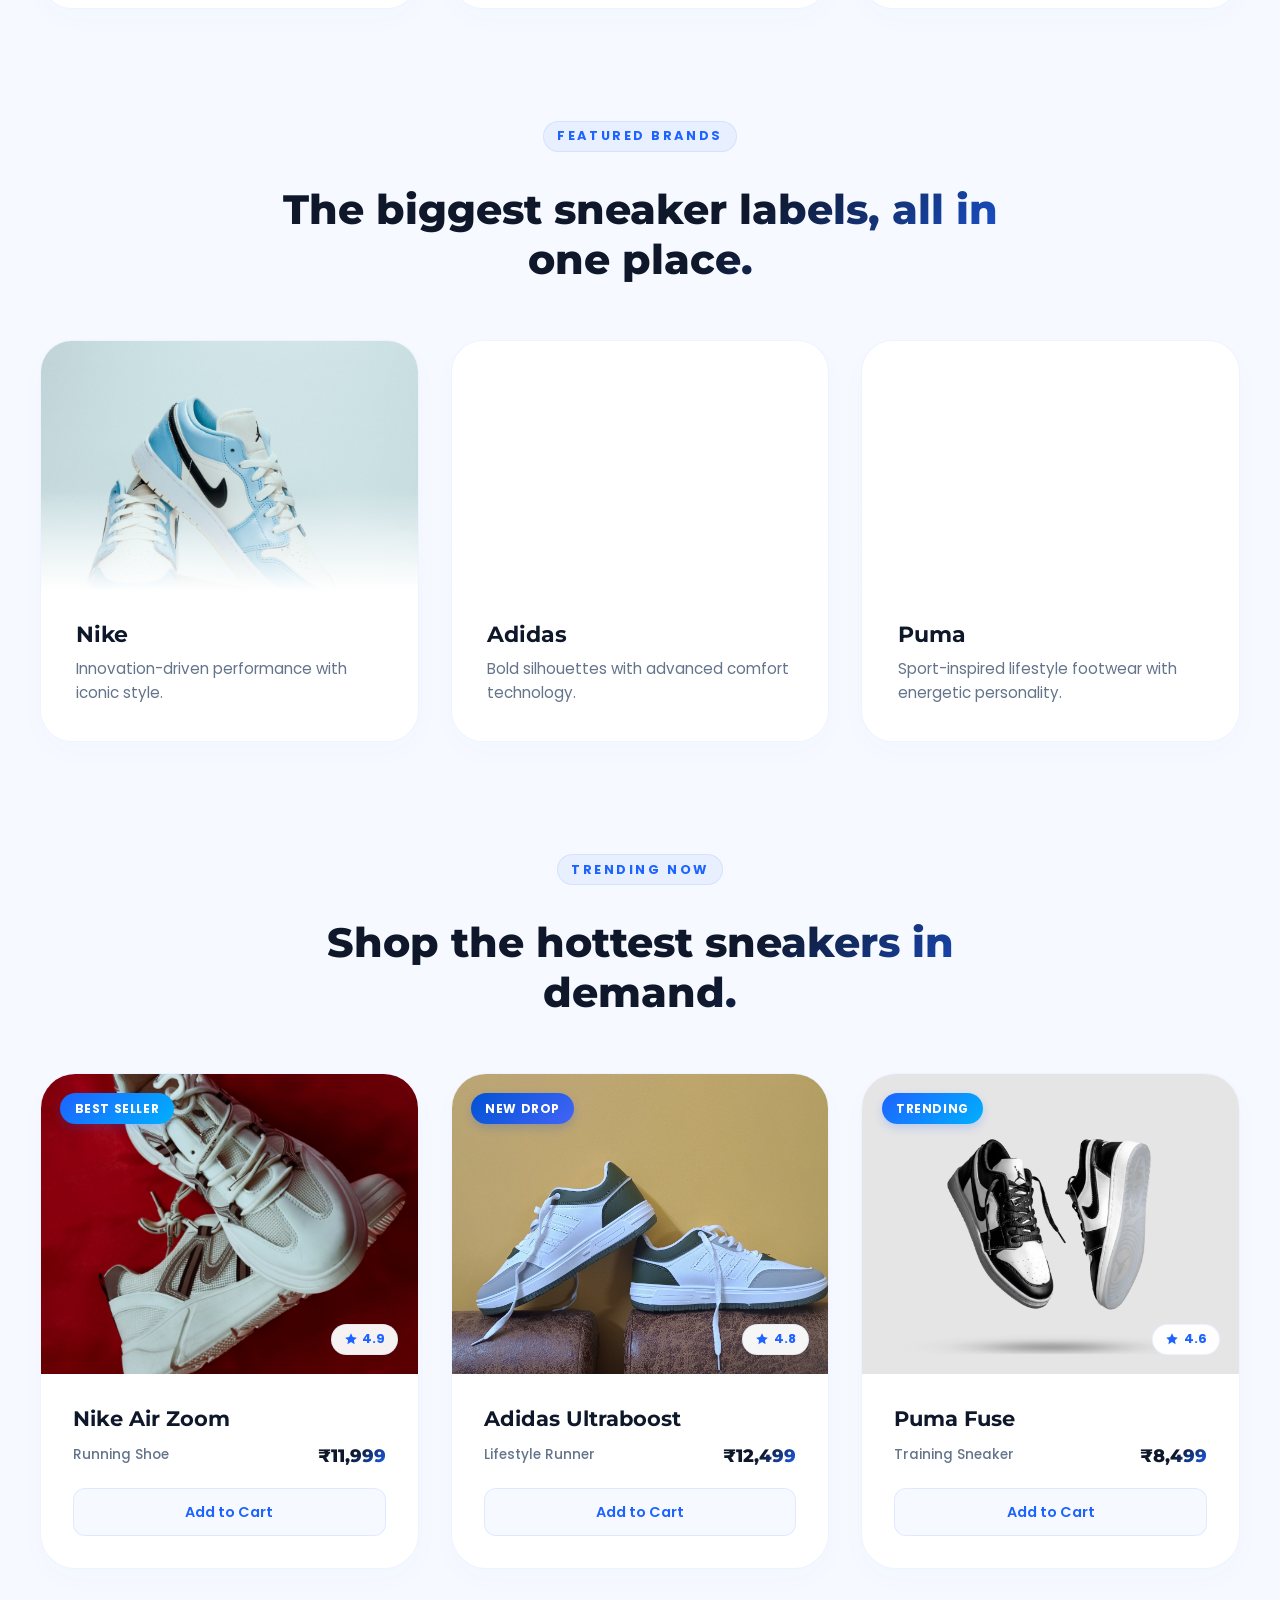
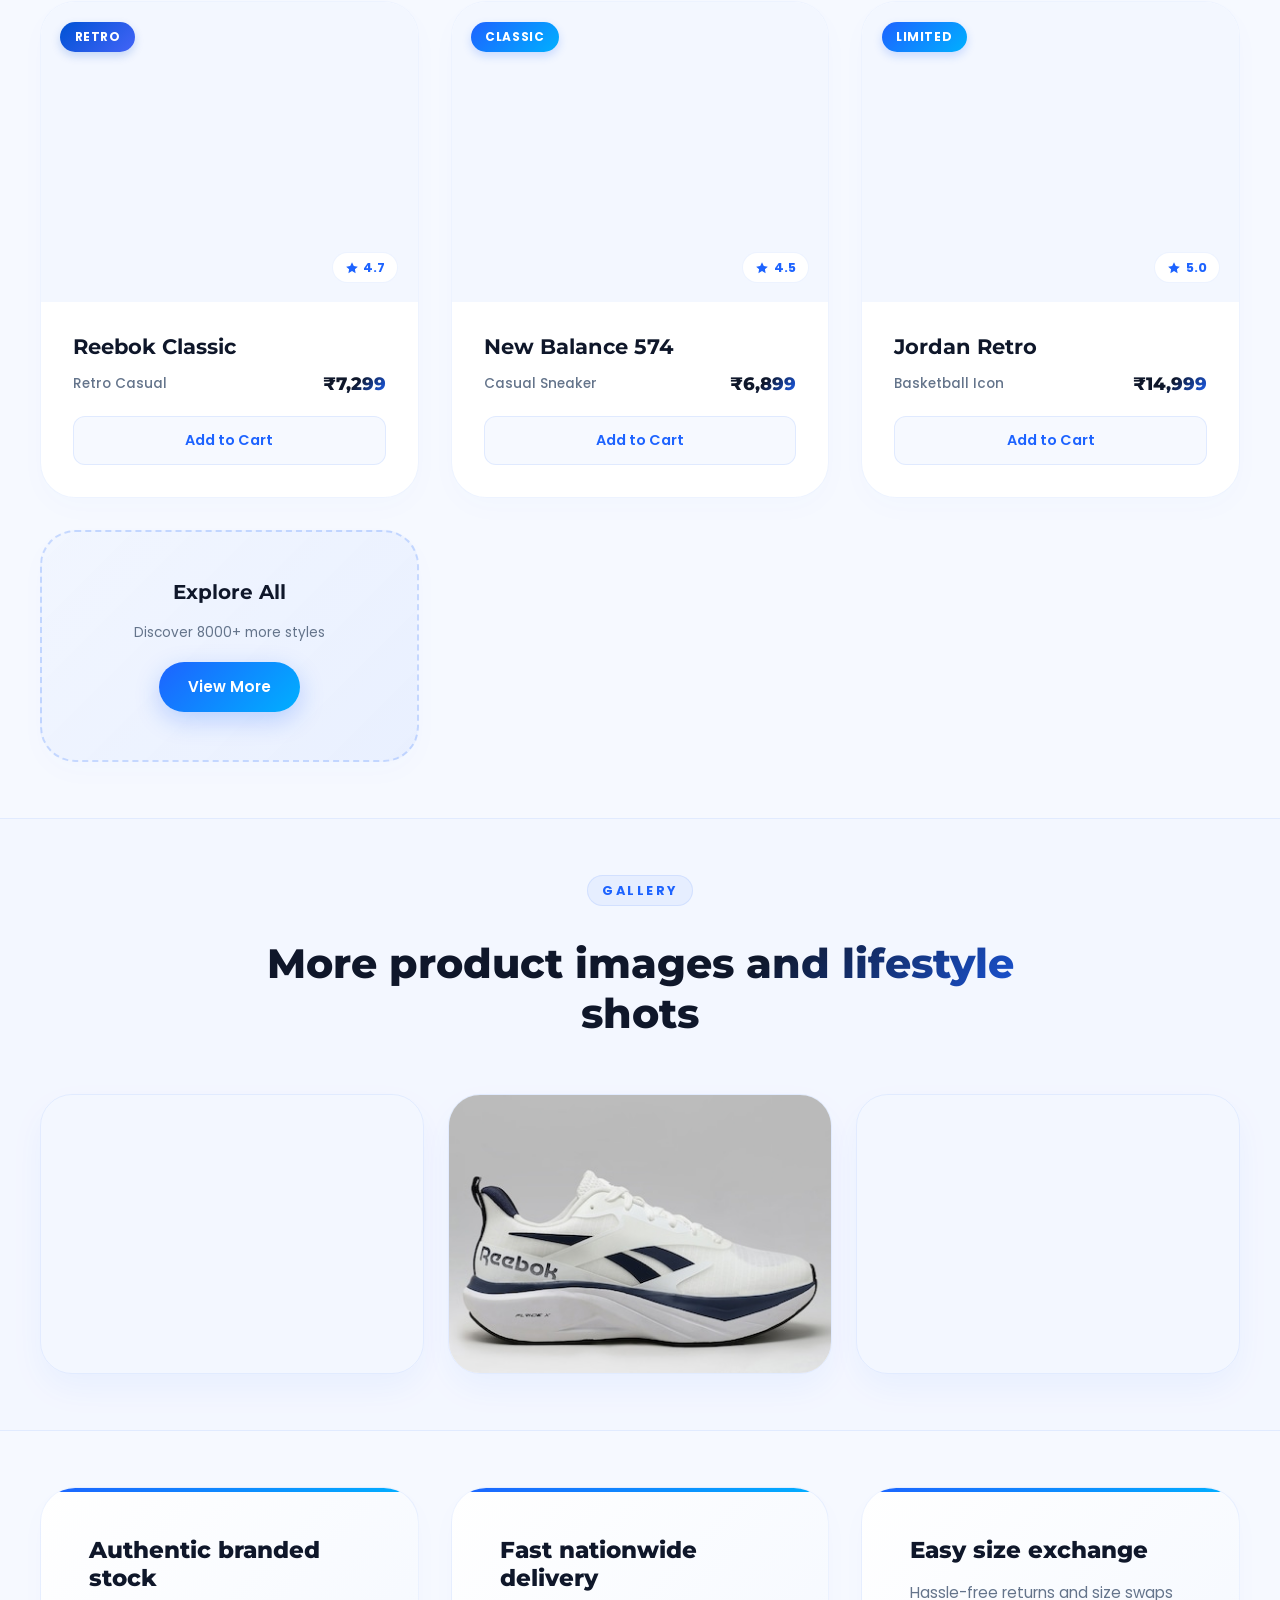
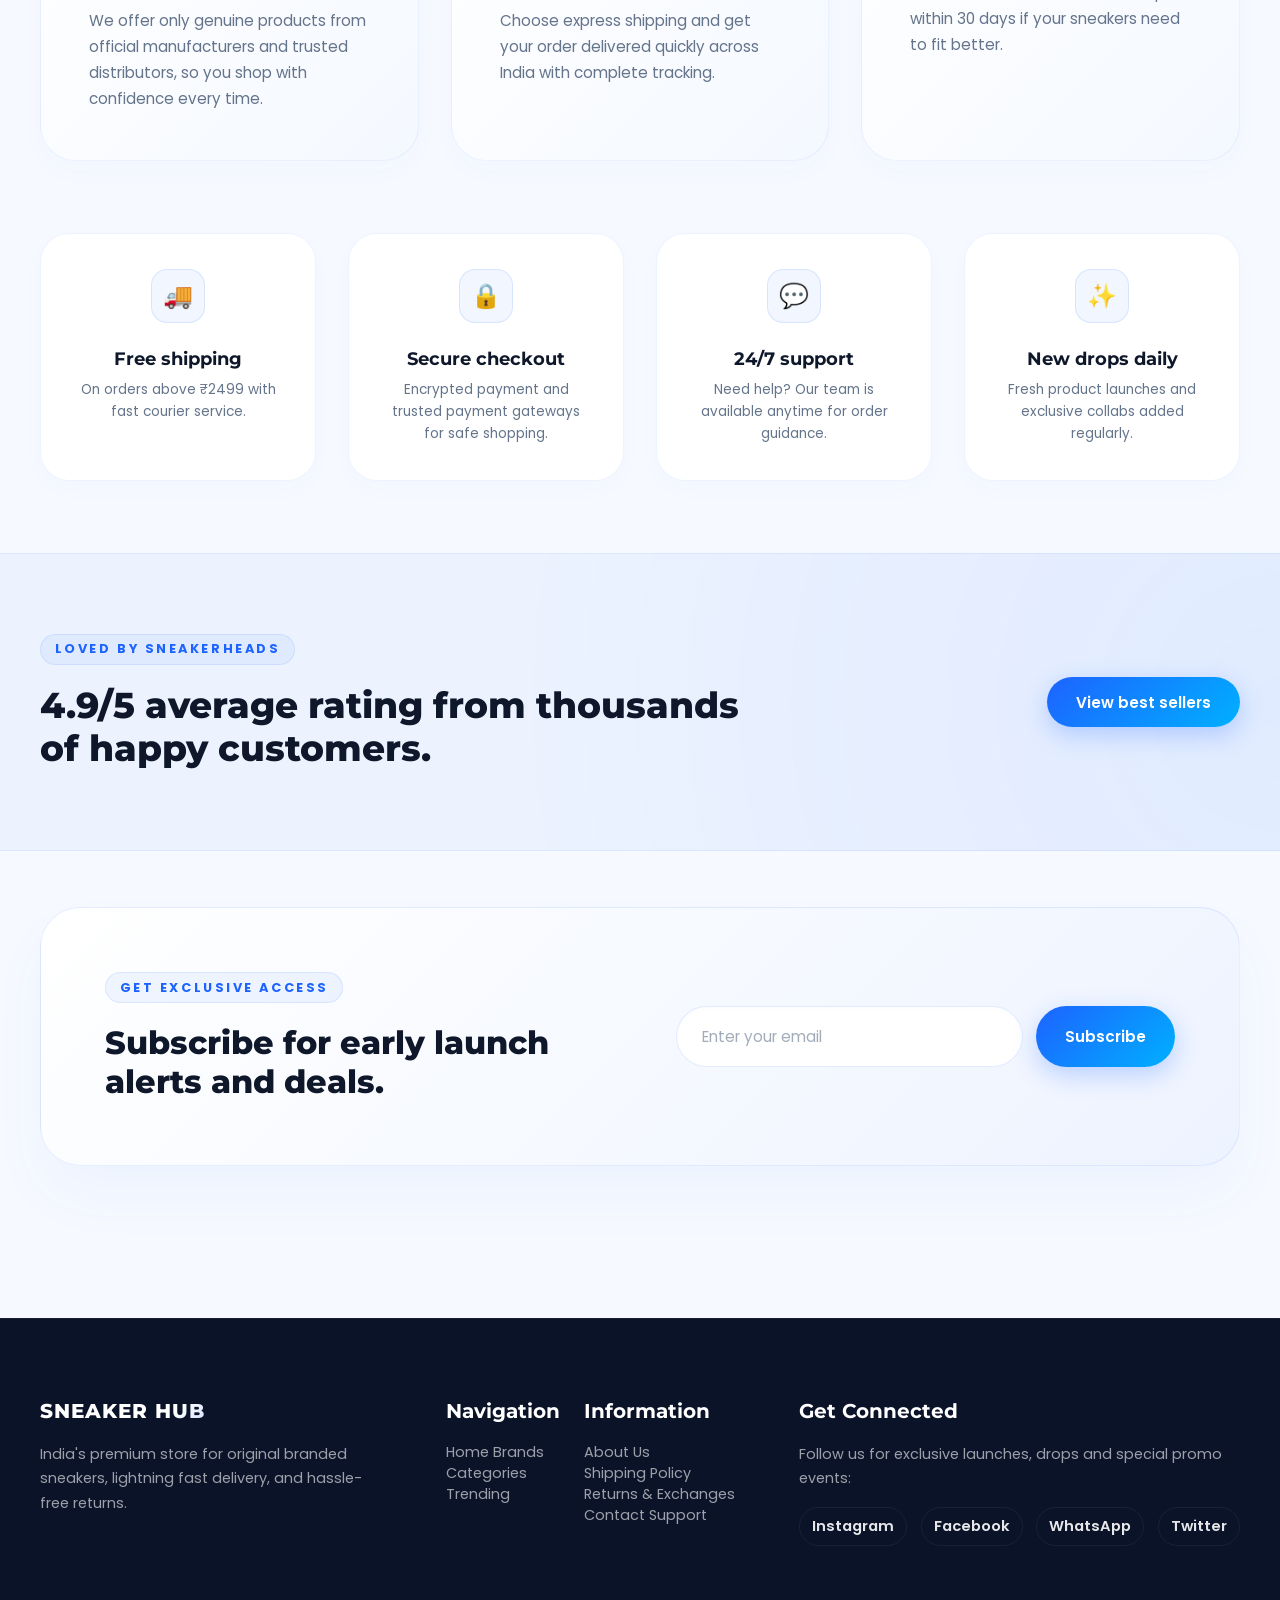
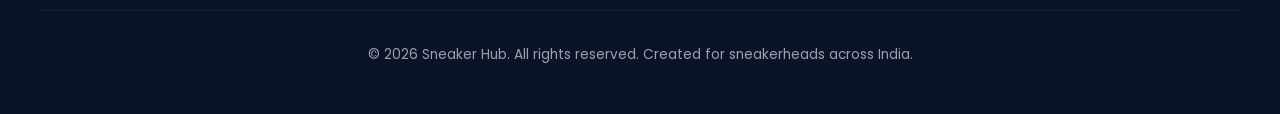
==== commit b6ded7d4: "Update Explore Box make it simple and Aesthetic" ====
--- a/Template3/index.html
+++ b/Template3/index.html
@@ -362,7 +362,6 @@
           </article>
           <article class="product-card view-more-card">
             <div class="view-more-inner">
-              <div class="view-more-icon">➡️</div>
               <h3>Explore All</h3>
               <p>Discover 8000+ more styles</p>
               <a class="btn btn-primary" href="#more">View More</a>
--- a/Template3/styles/hero.css
+++ b/Template3/styles/hero.css
@@ -3,7 +3,7 @@
    ========================================================================== */
 
 .hero {
-  padding: .5rem 0 3.5rem;
+  padding: 4.5rem 0 3.5rem;
   position: relative;
 }
 
